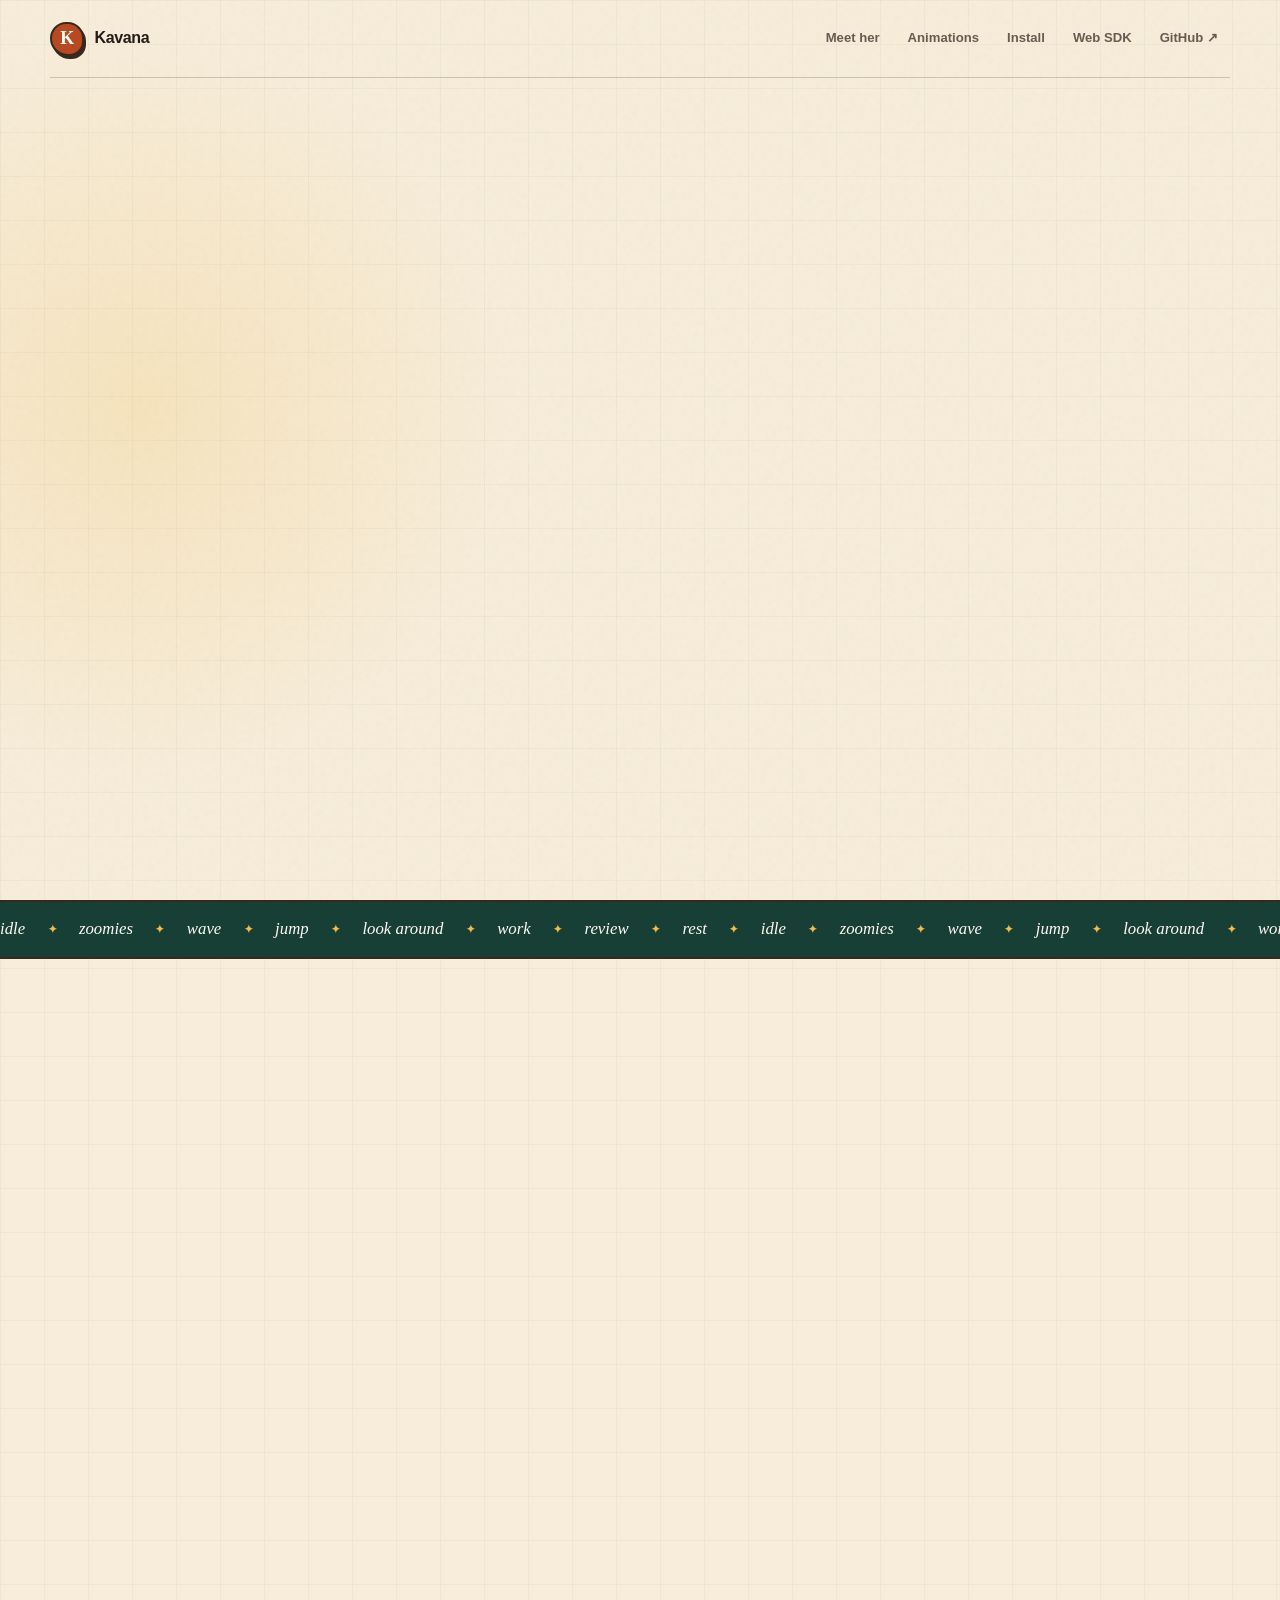
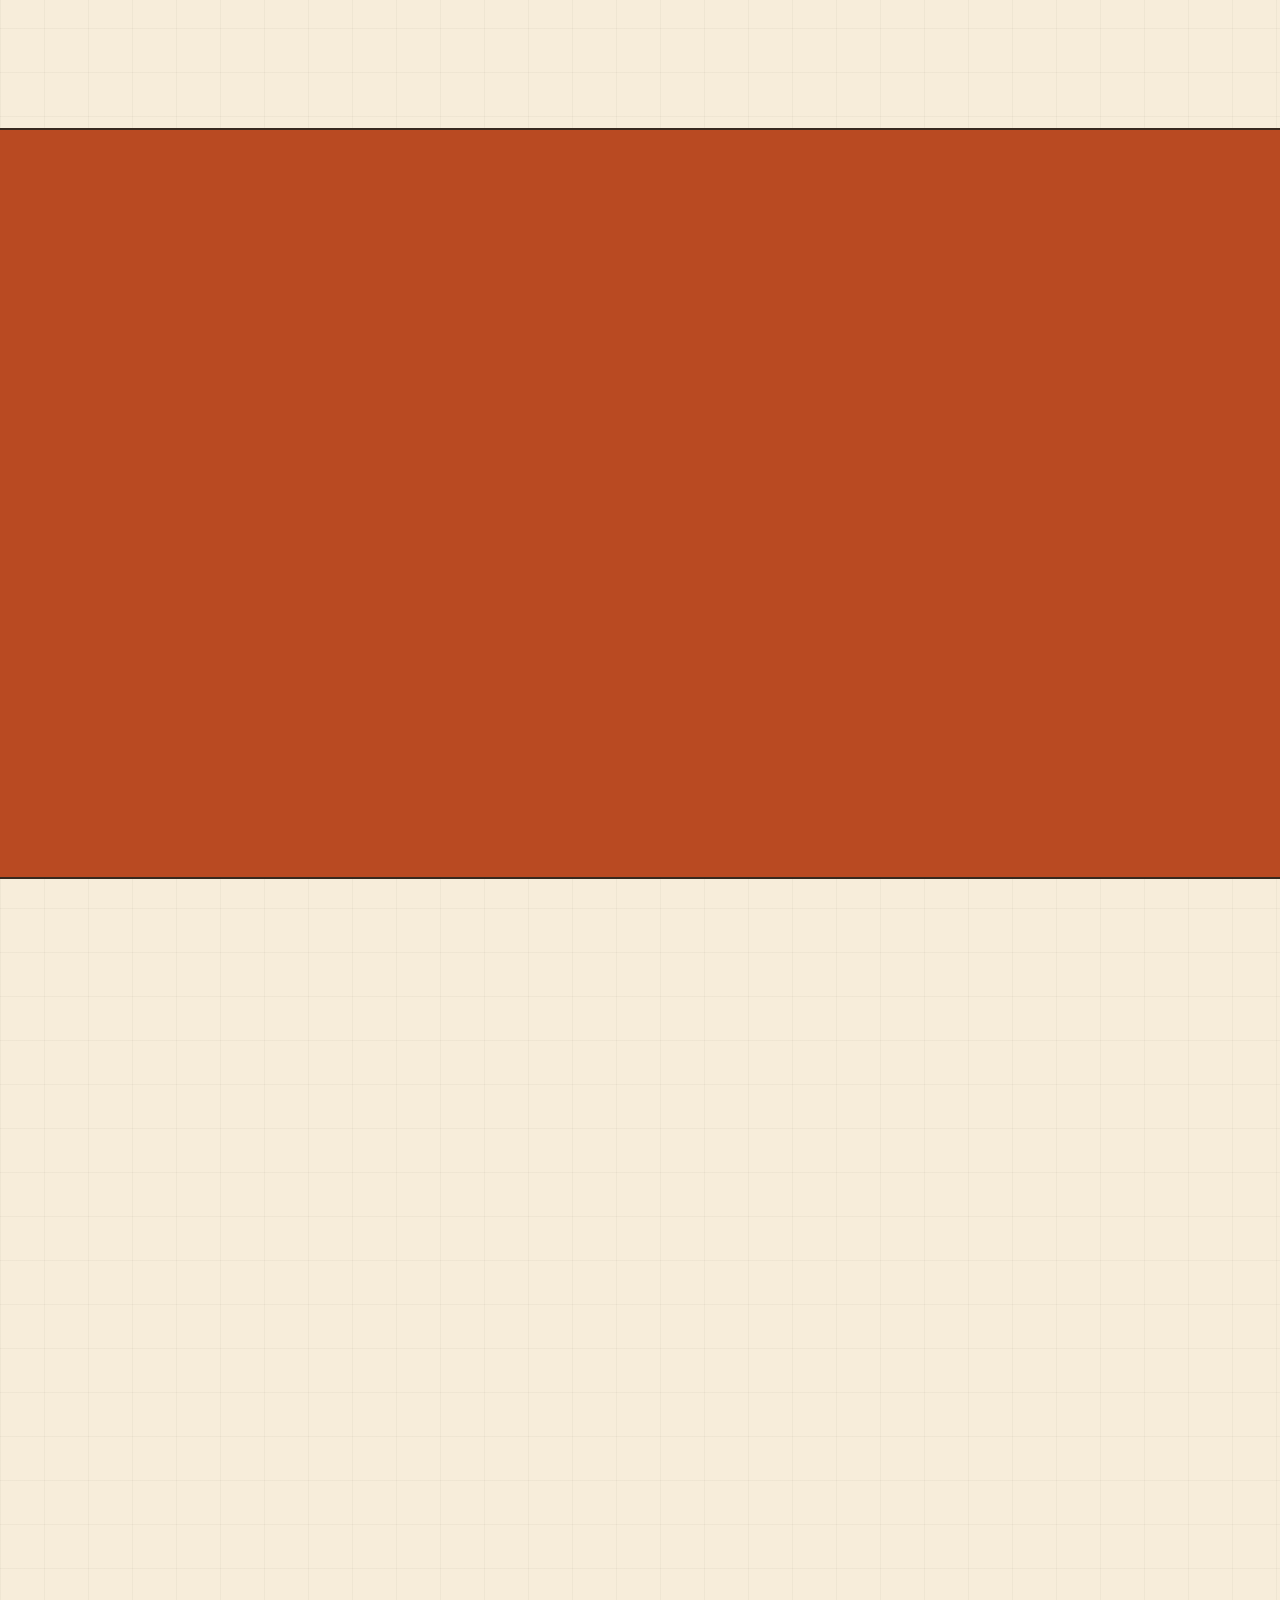
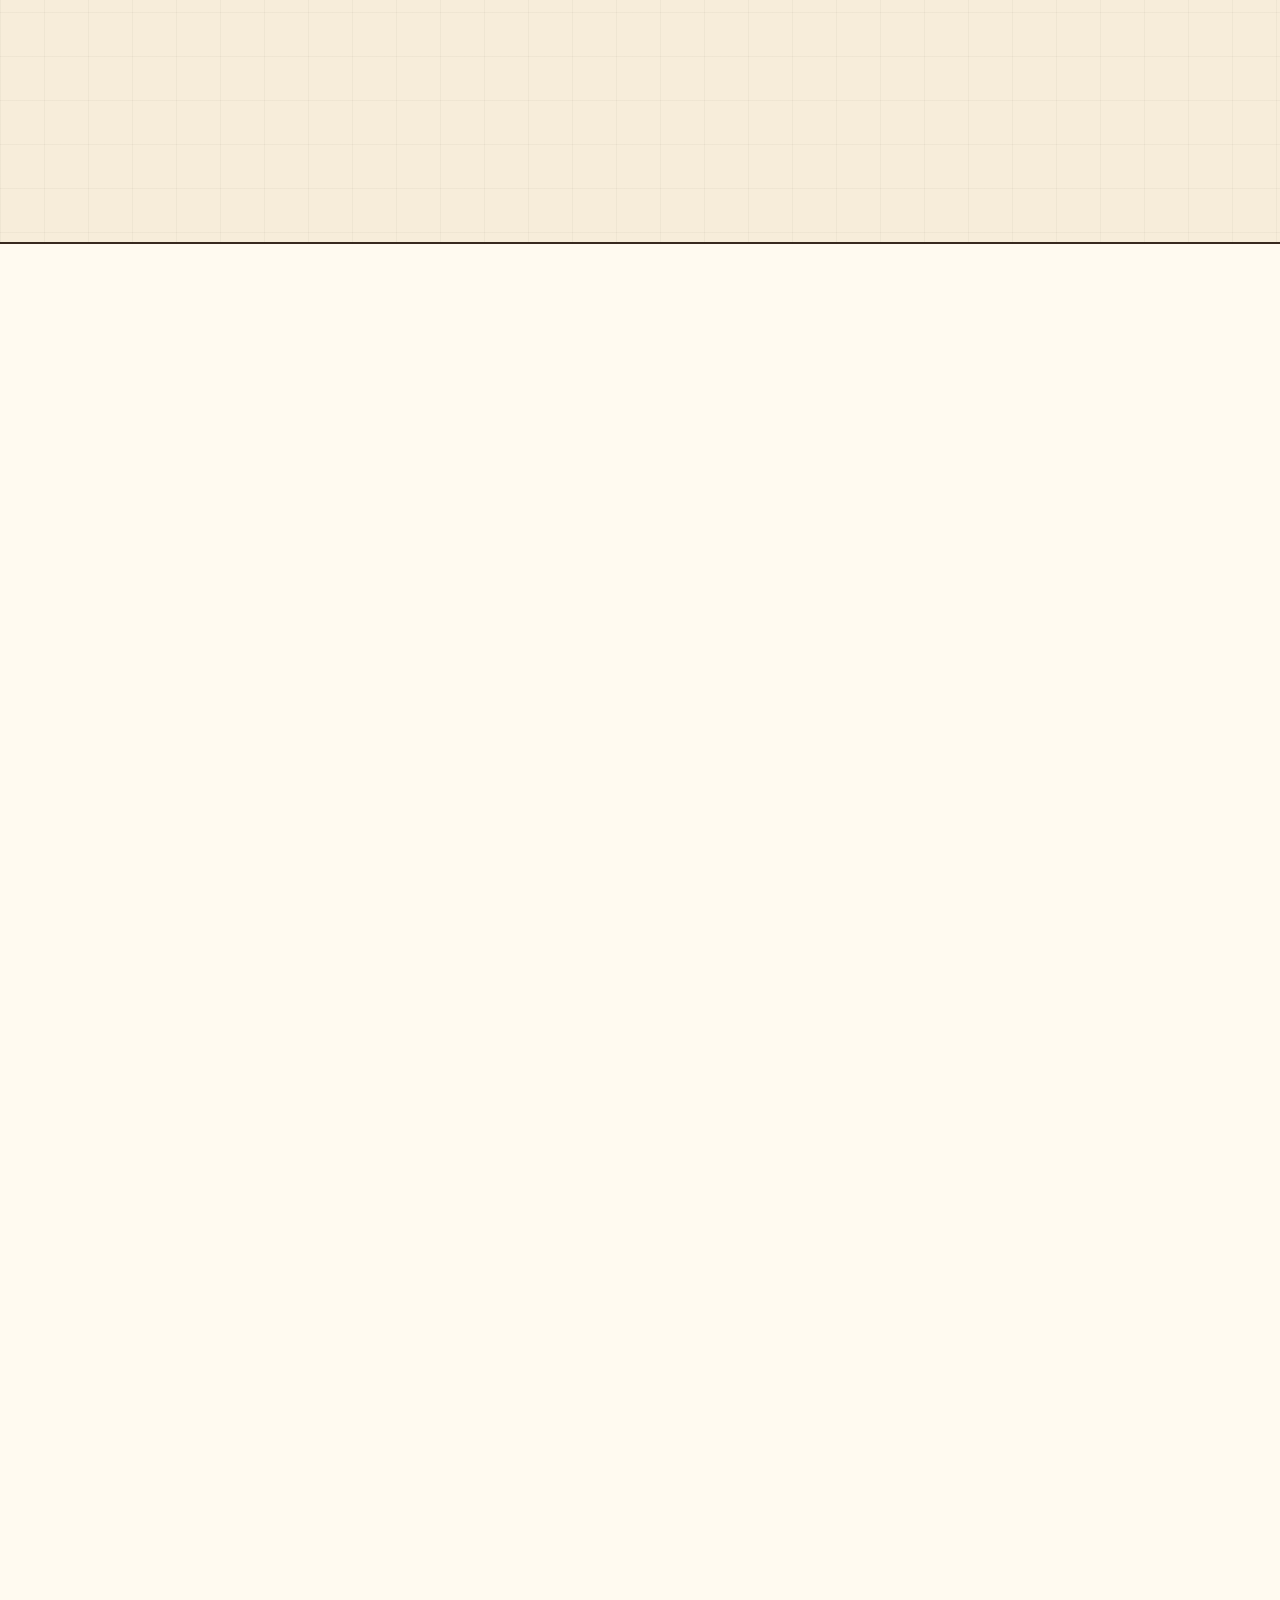
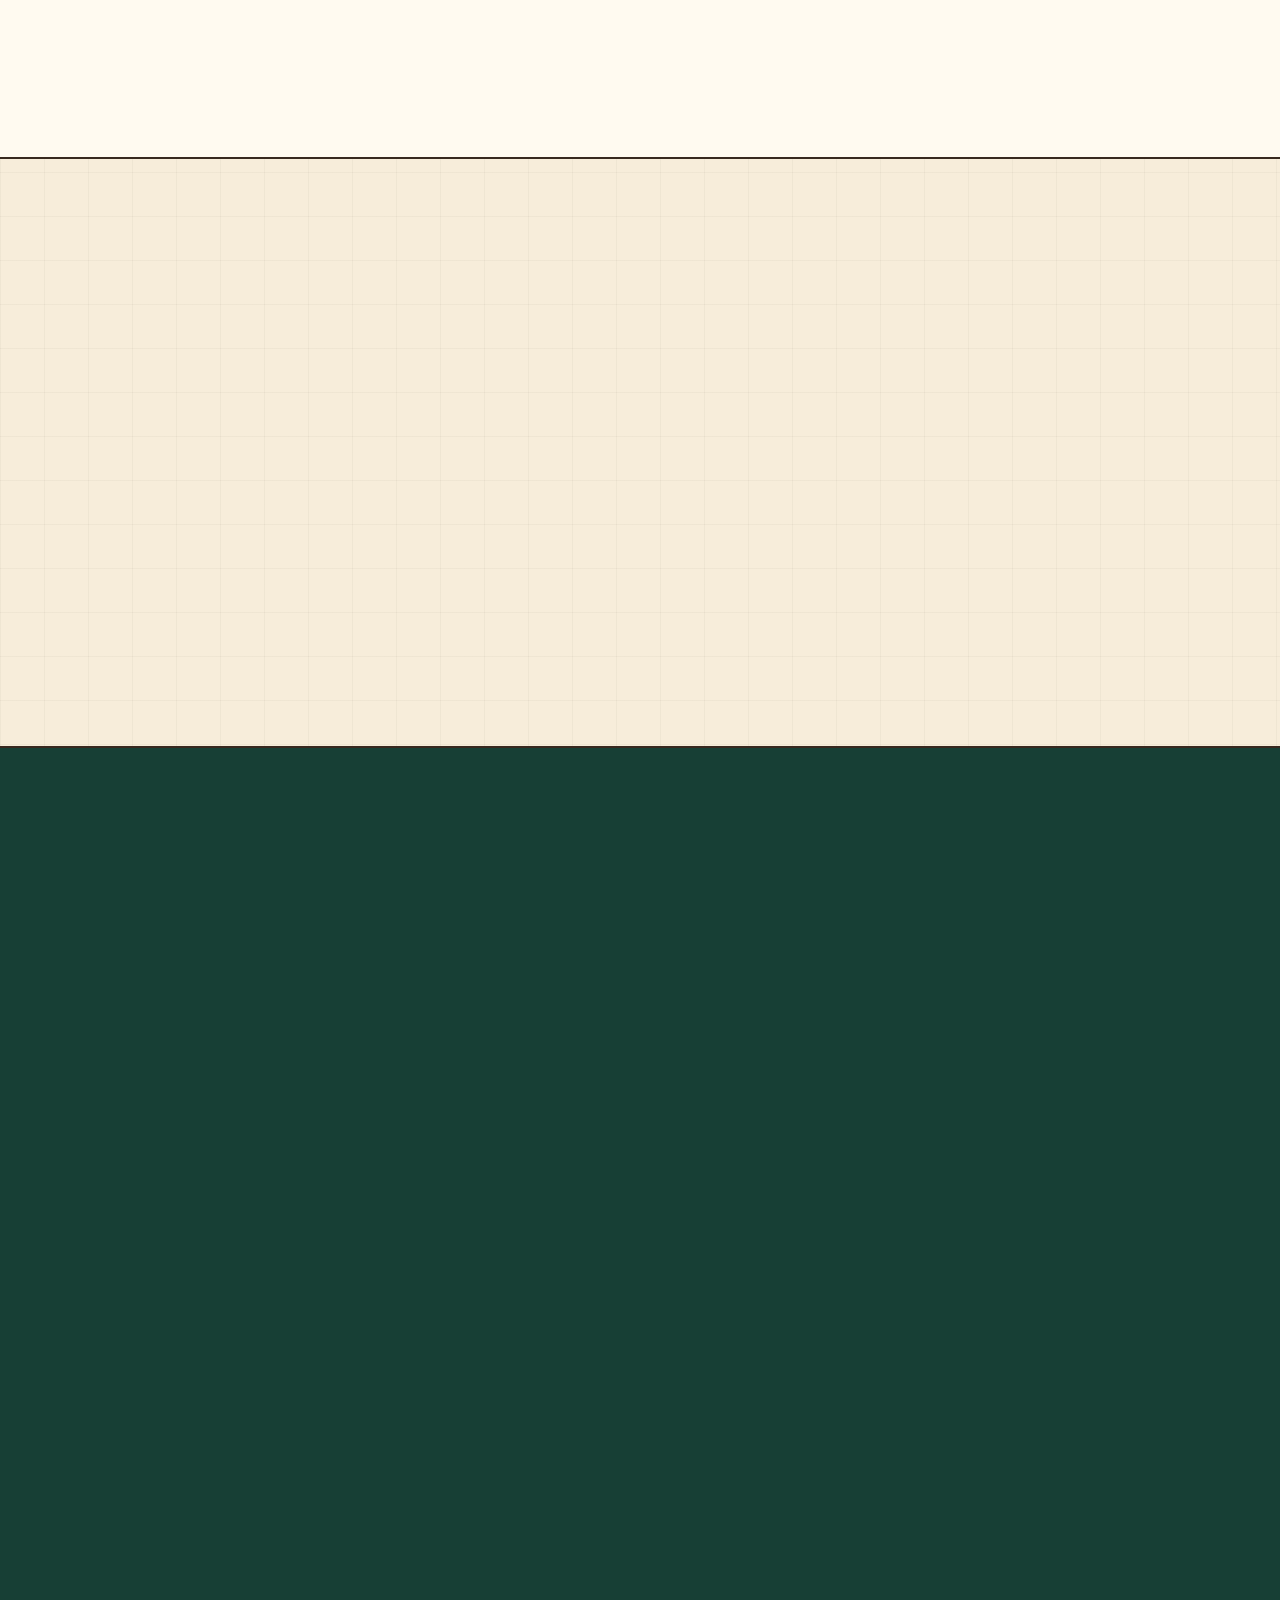
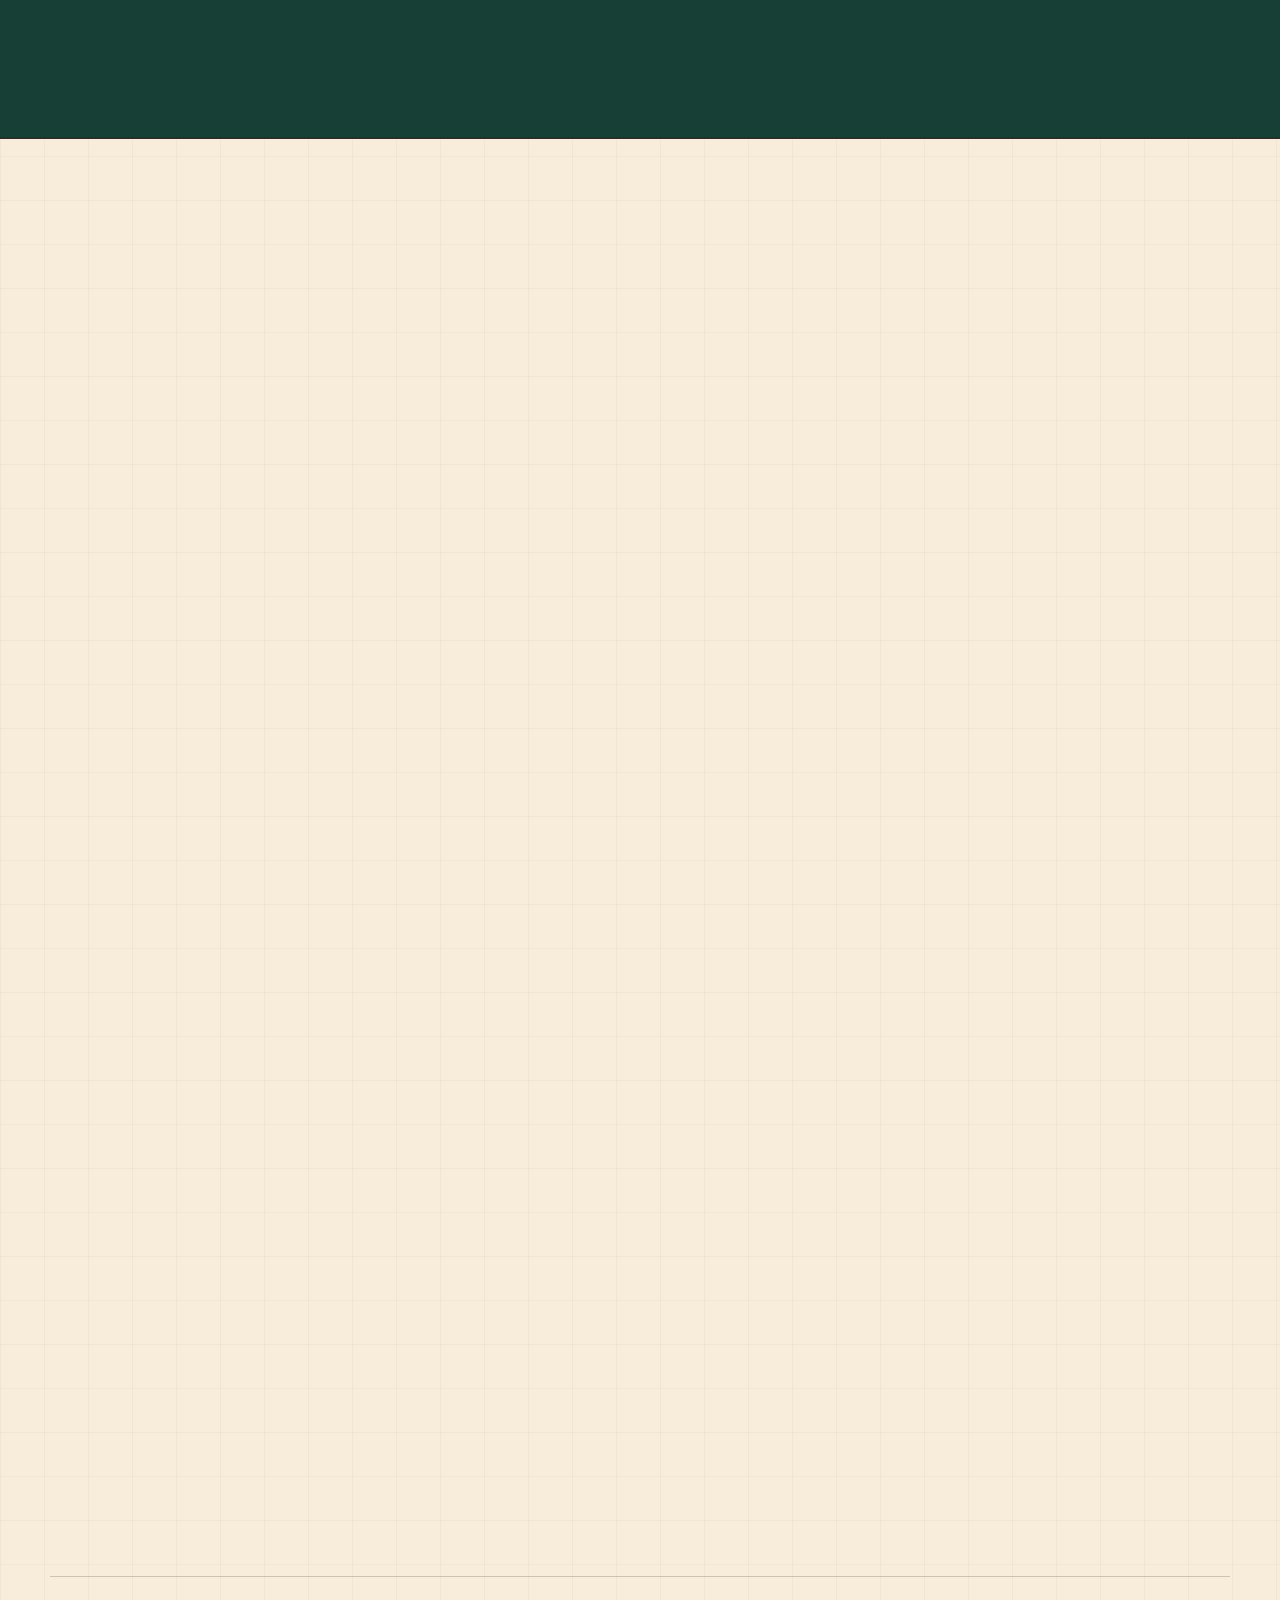
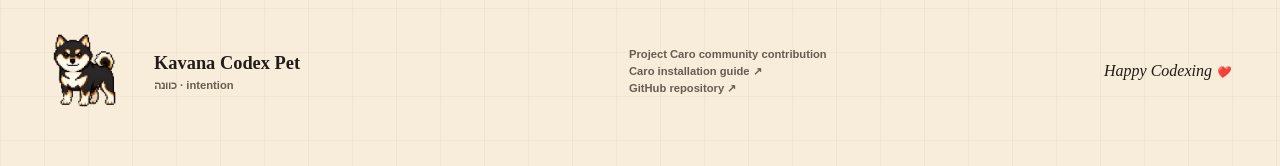
==== docs/index.html @ a77b1ead "fix: update SDK card for strict CSP" ====
<!doctype html>
<html lang="en">
<head>
  <meta charset="utf-8">
  <meta name="viewport" content="width=device-width, initial-scale=1">
  <meta name="description" content="Meet Kavana, an interactive black-and-tan Shiba Inu companion for Codex Desktop and the Project Caro community. Try her animations, zoomies, roaming loop, and install the public pet package.">
  <meta name="theme-color" content="#f7edda">
  <meta name="robots" content="index,follow,max-image-preview:large">
  <meta name="referrer" content="strict-origin-when-cross-origin">
  <meta http-equiv="Content-Security-Policy" content="default-src 'self'; base-uri 'self'; object-src 'none'; img-src 'self' data:; media-src 'self'; style-src 'self'; script-src 'self'; connect-src 'self'; form-action 'self'; upgrade-insecure-requests">
  <link rel="canonical" href="https://kavana.caro.sh/">
  <meta property="og:type" content="website">
  <meta property="og:site_name" content="Kavana Codex Pet">
  <meta property="og:title" content="Kavana · An interactive Codex pet">
  <meta property="og:description" content="Give Kavana the zoomies, let her roam, inspect all ten animation families, and bring this community-made Shiba Inu into Codex Desktop.">
  <meta property="og:url" content="https://kavana.caro.sh/">
  <meta property="og:image" content="https://kavana.caro.sh/assets/canonical-base.png">
  <meta property="og:image:alt" content="Kavana, a pixel-art black-and-tan Shiba Inu Codex pet">
  <meta name="twitter:card" content="summary_large_image">
  <meta name="twitter:title" content="Kavana · An interactive Codex pet">
  <meta name="twitter:description" content="A community-made v2 Codex pet with zoomies, roaming, sixteen look directions, and a complete public package.">
  <meta name="twitter:image" content="https://kavana.caro.sh/assets/canonical-base.png">
  <title>Kavana · Interactive Codex Pet</title>
  <link rel="icon" href="data:image/svg+xml,<svg xmlns=%22http://www.w3.org/2000/svg%22 viewBox=%220 0 64 64%22><text y=%2252%22 font-size=%2252%22>🐕</text></svg>">
  <link rel="stylesheet" href="style.css">
</head>
<body>
  <a class="skip-link" href="#main">Skip to Kavana</a>

  <header class="topbar shell" aria-label="Site navigation">
    <a class="brand" href="#top" aria-label="Kavana home">
      <span class="brand-mark" aria-hidden="true">K</span>
      <span>Kavana</span>
    </a>
    <nav class="topbar-links" aria-label="Kavana links">
      <a href="#meet">Meet her</a>
      <a href="#animations">Animations</a>
      <a href="#install">Install</a>
      <a href="#web-sdk">Web SDK</a>
      <a href="https://github.com/wildcard/kavana-codex-pet">GitHub <span aria-hidden="true">↗</span></a>
    </nav>
  </header>

  <main id="main">
    <section class="hero shell" id="top" aria-labelledby="hero-title">
      <div class="hero-copy reveal">
        <p class="eyebrow"><span class="status-dot" aria-hidden="true"></span> Community companion 01 · Codex v2</p>
        <h1 id="hero-title">Meet<br><em>Kavana.</em></h1>
        <p class="hebrew" lang="he">כוונה <span>· intention</span></p>
        <p class="hero-lede">A black-and-tan Shiba Inu with a curious mind, a curled tail, and absolutely no intention of sitting still when there are zoomies to do.</p>
        <div class="hero-actions">
          <a class="button button-primary" href="https://github.com/wildcard/kavana-codex-pet/releases/latest">
            <span>Download Kavana</span><span class="button-arrow" aria-hidden="true">↓</span>
          </a>
          <a class="button button-secondary" href="https://github.com/wildcard/kavana-codex-pet">
            <span>Open the source</span><span aria-hidden="true">↗</span>
          </a>
        </div>
        <dl class="hero-facts" aria-label="Kavana package summary">
          <div><dt>Atlas</dt><dd>1536 × 2288</dd></div>
          <div><dt>States</dt><dd>9 + 16 looks</dd></div>
          <div><dt>Package</dt><dd>2 runtime files</dd></div>
        </dl>
      </div>

      <div class="hero-playground reveal" data-playground>
        <div class="playground-head">
          <div>
            <span class="playground-kicker">Kavana’s trail</span>
            <strong id="action-label">A little hello</strong>
          </div>
          <button class="tour-toggle" type="button" data-action="tour" aria-pressed="true">
            <span class="tour-icon" aria-hidden="true">▶</span><span data-tour-label>Pause tour</span>
          </button>
        </div>
        <div class="pet-stage" data-pet-stage>
          <svg class="trail-map" viewBox="0 0 760 430" preserveAspectRatio="none" aria-hidden="true">
            <path d="M72 336 C190 332 205 120 366 164 S547 355 690 236" />
            <circle cx="72" cy="336" r="5"/><circle cx="366" cy="164" r="5"/><circle cx="690" cy="236" r="5"/>
          </svg>
          <span class="trail-label trail-label-a">base camp</span>
          <span class="trail-label trail-label-b">lookout</span>
          <span class="trail-label trail-label-c">sniff zone</span>
          <div class="speech-bubble" data-speech aria-live="polite">Hi! I’m Kavana.</div>
          <button class="hero-pet" type="button" data-hero-pet aria-label="Kavana. Click to say hello.">
            <span class="sprite sprite-large" data-sprite aria-hidden="true"></span>
            <span class="pet-shadow" aria-hidden="true"></span>
          </button>
          <div class="stage-note" aria-hidden="true">click a trick ↓</div>
        </div>
        <div class="pet-actions" role="group" aria-label="Play with Kavana">
          <button type="button" data-action="zoomies"><span aria-hidden="true">↝</span> Zoomies</button>
          <button type="button" data-action="roam"><span aria-hidden="true">⌁</span> Go roam</button>
          <button type="button" data-action="wave"><span aria-hidden="true">✦</span> Say hi</button>
          <button type="button" data-action="jump"><span aria-hidden="true">↑</span> Jump</button>
          <button type="button" data-action="look"><span aria-hidden="true">◉</span> Look around</button>
          <button type="button" data-action="work"><span aria-hidden="true">⌘</span> Get to work</button>
          <button type="button" data-action="sleep"><span aria-hidden="true">☾</span> Nap</button>
        </div>
      </div>
    </section>

    <section class="ticker" aria-label="Kavana animation sequence">
      <div class="ticker-track" aria-hidden="true">
        <span>idle</span><b>✦</b><span>zoomies</span><b>✦</b><span>wave</span><b>✦</b><span>jump</span><b>✦</b><span>look around</span><b>✦</b><span>work</span><b>✦</b><span>review</span><b>✦</b><span>rest</span><b>✦</b>
        <span>idle</span><b>✦</b><span>zoomies</span><b>✦</b><span>wave</span><b>✦</b><span>jump</span><b>✦</b><span>look around</span><b>✦</b><span>work</span><b>✦</b><span>review</span><b>✦</b><span>rest</span><b>✦</b>
      </div>
    </section>

    <section class="story-section shell section" id="meet" aria-labelledby="story-title">
      <div class="section-copy reveal">
        <p class="eyebrow">From Karo to Kavana</p>
        <h2 id="story-title">A real dog,<br>reimagined with <em>intention.</em></h2>
      </div>
      <div class="story-body reveal">
        <p class="story-lede">Kavana began as Karo, a much-loved black-and-tan Shiba Inu. Codex helped translate her unmistakable eyebrow spots, cream muzzle, upright ears, compact build, and curled tail into a complete animated companion.</p>
        <p>Her Hebrew name means <em>intention</em>: a tiny reminder that careful engineering can still have warmth, personality, and the occasional sprint across the screen.</p>
        <div class="identity-stamp" aria-label="Kavana identity details">
          <span>Species<br><strong>Shiba Inu</strong></span>
          <span>Temperament<br><strong>Curious + loyal</strong></span>
          <span>Special skill<br><strong>Purposeful zoomies</strong></span>
        </div>
      </div>
    </section>

    <section class="caro-lab section" aria-labelledby="caro-title">
      <div class="shell caro-grid">
        <div class="caro-copy reveal">
          <p class="eyebrow">Field-tested in Project Caro</p>
          <h2 id="caro-title">More than a looping sprite.</h2>
          <p>Kavana’s web personality was contributed to Project Caro first. There she behaves like a tiny project guide—not a decorative GIF—and this page brings that interaction vocabulary home.</p>
          <a class="text-link" href="https://github.com/wildcard/caro/pull/1324">Explore the Caro contribution <span aria-hidden="true">↗</span></a>
        </div>
        <ol class="behavior-list reveal">
          <li><span>01</span><div><strong>Roam</strong><p>She follows a purposeful route, changes direction, and pauses to inspect the page.</p></div></li>
          <li><span>02</span><div><strong>Respond</strong><p>Zoomies, waves, jumps, looks, work, review, rest, and sleep all use her real atlas states.</p></div></li>
          <li><span>03</span><div><strong>Keep company</strong><p>The Caro companion can be dragged, tucked away, recalled, and allowed to fall asleep.</p></div></li>
          <li><span>04</span><div><strong>Guide</strong><p>She helps visitors understand the roadmap, install the pet, or hatch a companion of their own.</p></div></li>
        </ol>
      </div>
    </section>

    <section class="mobile-section shell section" aria-labelledby="mobile-title">
      <div class="mobile-copy reveal">
        <p class="eyebrow">Desktop → Mobile</p>
        <h2 id="mobile-title">One selection,<br>two places to <em>wake her.</em></h2>
        <p>There is no separate phone package. Install and select Kavana on a supported Codex Desktop host, then connect that host to the ChatGPT mobile app using the same account.</p>
        <ol class="steps">
          <li><span>1</span>Install Kavana into your desktop <code>.codex/pets</code> folder.</li>
          <li><span>2</span>Select <code>custom:kavana</code> in Codex Desktop on the host.</li>
          <li><span>3</span>Connect from ChatGPT mobile, then open the Remote tab for that host.</li>
        </ol>
        <div class="inline-links">
          <a href="https://openai.com/index/work-with-codex-from-anywhere/">Codex mobile announcement</a>
          <a href="https://developers.openai.com/codex/app/settings#codex-pets">Pet settings</a>
          <a href="https://github.com/wildcard/kavana-codex-pet#mobile-sync">Repair guide</a>
        </div>
        <p class="honesty-note"><strong>Honest boundary:</strong> Kavana’s package and helpers are verified across desktop operating systems. OpenAI’s current mobile remote setup starts from a macOS Codex host; Windows-host support is still listed as coming soon. This page does not claim a separately tested native Kavana mobile package.</p>
      </div>
      <div class="device-scene reveal" aria-label="Illustration of Kavana moving from Codex Desktop to the mobile pet bubble">
        <div class="desktop-card">
          <div class="window-bar"><i></i><i></i><i></i><span>Codex Desktop</span></div>
          <div class="desktop-screen">
            <span class="code-line wide"></span><span class="code-line"></span><span class="code-line short"></span>
            <div class="desktop-pet"><span class="sprite sprite-small" data-device-sprite aria-hidden="true"></span></div>
          </div>
          <div class="selection-pill"><span class="green-dot"></span> custom:kavana selected</div>
        </div>
        <div class="sync-arrow" aria-hidden="true"><span>same connected state</span>→</div>
        <div class="phone-card">
          <div class="phone-speaker"></div>
          <div class="phone-label">Codex mobile</div>
          <div class="pet-bubble"><span class="sprite sprite-bubble" data-bubble-sprite aria-hidden="true"></span></div>
          <button type="button" data-wake-mobile>Wake Kavana</button>
          <span class="phone-caption" data-mobile-status>Ready when you are</span>
        </div>
      </div>
    </section>

    <section class="animation-section section" id="animations" aria-labelledby="animation-title">
      <div class="shell animation-head">
        <div class="section-copy reveal">
          <p class="eyebrow">Complete animation set</p>
          <h2 id="animation-title">Nine working moods.<br><em>Sixteen curious looks.</em></h2>
        </div>
        <div class="animation-intro reveal">
          <p>Hover, focus, or tap a card to play it. Every preview comes from the same transparent WebP atlas shipped in the release.</p>
          <button class="play-all" type="button" data-play-all aria-pressed="false"><span aria-hidden="true">▶</span> Play all</button>
        </div>
      </div>
      <div class="preview-grid shell">
        <figure class="preview-card reveal" data-preview data-preview-state="idle" aria-label="Play Kavana idle animation">
          <div class="preview-viewport" aria-hidden="true"><span class="sprite preview-sprite"></span><span class="preview-play">▶</span></div>
          <figcaption><span><b>01</b> Idle</span><small>breath + tail</small></figcaption>
        </figure>
        <figure class="preview-card reveal" data-preview data-preview-state="runRight" aria-label="Play Kavana running right animation">
          <div class="preview-viewport" aria-hidden="true"><span class="sprite preview-sprite"></span><span class="preview-play">▶</span></div>
          <figcaption><span><b>02</b> Run right</span><small>zoomies →</small></figcaption>
        </figure>
        <figure class="preview-card reveal" data-preview data-preview-state="runLeft" aria-label="Play Kavana running left animation">
          <div class="preview-viewport" aria-hidden="true"><span class="sprite preview-sprite"></span><span class="preview-play">▶</span></div>
          <figcaption><span><b>03</b> Run left</span><small>← more zoomies</small></figcaption>
        </figure>
        <figure class="preview-card reveal" data-preview data-preview-state="wave" aria-label="Play Kavana waving animation">
          <div class="preview-viewport" aria-hidden="true"><span class="sprite preview-sprite"></span><span class="preview-play">▶</span></div>
          <figcaption><span><b>04</b> Wave</span><small>hello, human</small></figcaption>
        </figure>
        <figure class="preview-card reveal" data-preview data-preview-state="jump" aria-label="Play Kavana jumping animation">
          <div class="preview-viewport" aria-hidden="true"><span class="sprite preview-sprite"></span><span class="preview-play">▶</span></div>
          <figcaption><span><b>05</b> Jump</span><small>tiny victory</small></figcaption>
        </figure>
        <figure class="preview-card reveal" data-preview data-preview-state="failed" aria-label="Play Kavana failed animation">
          <div class="preview-viewport" aria-hidden="true"><span class="sprite preview-sprite"></span><span class="preview-play">▶</span></div>
          <figcaption><span><b>06</b> Failed</span><small>something broke</small></figcaption>
        </figure>
        <figure class="preview-card reveal" data-preview data-preview-state="waiting" aria-label="Play Kavana waiting animation">
          <div class="preview-viewport" aria-hidden="true"><span class="sprite preview-sprite"></span><span class="preview-play">▶</span></div>
          <figcaption><span><b>07</b> Waiting</span><small>your move</small></figcaption>
        </figure>
        <figure class="preview-card reveal" data-preview data-preview-state="work" aria-label="Play Kavana working animation">
          <div class="preview-viewport" aria-hidden="true"><span class="sprite preview-sprite"></span><span class="preview-play">▶</span></div>
          <figcaption><span><b>08</b> Working</span><small>task in motion</small></figcaption>
        </figure>
        <figure class="preview-card reveal" data-preview data-preview-state="review" aria-label="Play Kavana review animation">
          <div class="preview-viewport" aria-hidden="true"><span class="sprite preview-sprite"></span><span class="preview-play">▶</span></div>
          <figcaption><span><b>09</b> Review</span><small>checking twice</small></figcaption>
        </figure>
        <figure class="preview-card preview-card-wide reveal" data-preview data-preview-state="look" aria-label="Play Kavana looking in sixteen directions">
          <div class="preview-viewport" aria-hidden="true"><span class="sprite preview-sprite"></span><span class="preview-play">▶</span></div>
          <figcaption><span><b>10</b> Look around</span><small>16 clockwise directions · Codex v2</small></figcaption>
        </figure>
      </div>
    </section>

    <section class="install-section shell section" id="install" aria-labelledby="install-title">
      <div class="install-copy reveal">
        <p class="eyebrow">Install</p>
        <h2 id="install-title">Bring her<br><em>home to Codex.</em></h2>
        <p>Choose your platform, run the installer, then select <strong>Kavana</strong> under <strong>Settings → Appearance → Pets</strong>. Refresh custom pets and restart Codex if she is not listed yet.</p>
        <a class="text-link" href="https://github.com/wildcard/kavana-codex-pet/releases/latest">Prefer a release ZIP? Download it here <span aria-hidden="true">↗</span></a>
      </div>
      <div class="command-card reveal">
        <div class="command-tabs" role="tablist" aria-label="Installation platform">
          <button id="tab-unix" role="tab" aria-selected="true" aria-controls="panel-unix" data-install-tab="unix">macOS / Linux</button>
          <button id="tab-windows" role="tab" aria-selected="false" aria-controls="panel-windows" data-install-tab="windows" tabindex="-1">Windows</button>
          <button id="tab-manual" role="tab" aria-selected="false" aria-controls="panel-manual" data-install-tab="manual" tabindex="-1">Manual</button>
        </div>
        <div class="command-panel" id="panel-unix" role="tabpanel" aria-labelledby="tab-unix" data-install-panel="unix">
          <div class="terminal-bar"><span></span><span></span><span></span><b>terminal</b><button type="button" data-copy-command>Copy</button></div>
          <pre><code>git clone https://github.com/wildcard/kavana-codex-pet.git
cd kavana-codex-pet
./scripts/install.sh</code></pre>
        </div>
        <div class="command-panel" id="panel-windows" role="tabpanel" aria-labelledby="tab-windows" data-install-panel="windows" hidden>
          <div class="terminal-bar"><span></span><span></span><span></span><b>PowerShell</b><button type="button" data-copy-command>Copy</button></div>
          <pre><code>git clone https://github.com/wildcard/kavana-codex-pet.git
cd kavana-codex-pet
.\scripts\install.ps1 -Select</code></pre>
        </div>
        <div class="command-panel" id="panel-manual" role="tabpanel" aria-labelledby="tab-manual" data-install-panel="manual" hidden>
          <div class="terminal-bar"><span></span><span></span><span></span><b>two-file package</b><button type="button" data-copy-command>Copy</button></div>
          <pre><code>Copy dist/kavana/pet.json
Copy dist/kavana/spritesheet.webp
→ ${CODEX_HOME:-$HOME/.codex}/pets/kavana/</code></pre>
        </div>
        <p class="command-foot"><span class="green-dot"></span> Package verification runs on macOS, Linux, and Windows.</p>
      </div>
    </section>

    <section class="atlas-section section" aria-labelledby="atlas-title">
      <div class="shell atlas-grid">
        <div class="atlas-copy reveal">
          <p class="eyebrow">Open atlas</p>
          <h2 id="atlas-title">Transparent,<br>checked, and <em>inspectable.</em></h2>
          <p>Kavana’s public package contains the runtime files, curated source frames, row strips, per-state previews, canonical identity render, checksums, and sanitized provenance—without private photos or generation logs.</p>
          <dl class="spec-list">
            <div><dt>Grid</dt><dd>8 columns × 11 rows</dd></div>
            <div><dt>Cell</dt><dd>192 × 208 px</dd></div>
            <div><dt>Sprite format</dt><dd>Transparent RGBA WebP</dd></div>
            <div><dt>Sprite version</dt><dd>2 · pointer-aware</dd></div>
            <div class="checksum"><dt>SHA-256</dt><dd><code>0f0ac426d9f9446348024e5e5b8a1cd33c07ca960d3776f50cff69459fd2296a</code></dd></div>
          </dl>
          <div class="inline-links">
            <a href="https://github.com/wildcard/kavana-codex-pet/blob/main/SHA256SUMS.txt">Checksums</a>
            <a href="https://github.com/wildcard/kavana-codex-pet/blob/main/metadata/atlas.json">Metadata</a>
            <a href="https://github.com/wildcard/kavana-codex-pet/actions/workflows/verify.yml">Verification CI</a>
          </div>
        </div>
        <div class="atlas-visual reveal">
          <a class="contact-sheet-link" href="assets/contact-sheet.png" aria-label="Open Kavana's full contact sheet">
            <img src="assets/contact-sheet.png" alt="Labeled contact sheet showing Kavana's complete 8 by 11 animation atlas" loading="lazy" decoding="async">
            <span>Open full contact sheet <b aria-hidden="true">↗</b></span>
          </a>
          <figure class="base-card">
            <img src="assets/canonical-base.png" alt="Kavana's approved canonical black-and-tan Shiba Inu identity render" loading="lazy" decoding="async">
            <figcaption><span>Identity reference</span><strong>Approved canonical base</strong></figcaption>
          </figure>
        </div>
      </div>
    </section>

    <section class="sdk-section shell section" id="web-sdk" aria-labelledby="sdk-title">
      <div class="sdk-copy reveal">
        <p class="eyebrow">Codex Pet Web SDK</p>
        <h2 id="sdk-title">Kavana can visit<br><em>any website.</em></h2>
        <p>The reusable companion behind this live card accepts any valid Codex <code>pet.json</code> and transparent atlas. Install the npm package, use one custom element, or hand the hosted skill to a coding agent.</p>
        <pre><code>&lt;script src="https://unpkg.com/codex-pet-companion@0.1.1/dist/codex-pet-companion.global.js"&gt;&lt;/script&gt;
&lt;codex-pet-companion&gt;&lt;/codex-pet-companion&gt;</code></pre>
        <div class="inline-links">
          <a href="https://pets.caro.sh">Try the SDK field guide</a>
          <a href="https://github.com/wildcard/codex-pet-companion">Open the SDK source</a>
        </div>
      </div>
      <div class="sdk-demo reveal">
        <span class="sdk-label">Live SDK instance · local assets</span>
        <codex-pet-companion id="sdk-kavana" mode="inline" manifest-url="assets/pet.json" atlas-url="assets/spritesheet.webp"></codex-pet-companion>
        <button type="button" data-sdk-wave>Ask the SDK to wave</button>
      </div>
    </section>

    <section class="community-section shell section" aria-labelledby="community-title">
      <div class="community-card reveal">
        <div>
          <p class="eyebrow">Community-made, openly documented</p>
          <h2 id="community-title">Hatch carefully.<br>Share <em>joyfully.</em></h2>
        </div>
        <div class="community-copy">
          <p>Kavana was hatched with Codex pet tooling, inspired by <a href="https://github.com/mySebbe/malou-codex-pet">Malou’s excellent public project</a>, and contributed back to Project Caro. This is a community project—not an official OpenAI or Codex asset.</p>
          <div class="community-links">
            <a href="https://caro.sh/docs/kavana"><span>Caro field guide</span><small>Community integration →</small></a>
            <a href="https://github.com/wildcard/kavana-codex-pet/blob/main/CONTRIBUTING.md"><span>Contribute</span><small>Build with us →</small></a>
            <a href="https://github.com/wildcard/kavana-codex-pet/blob/main/ATTRIBUTION.md"><span>Attribution</span><small>Credits + provenance →</small></a>
            <a href="https://github.com/wildcard/kavana-codex-pet/blob/main/LICENSE.md"><span>License</span><small>MIT + CC BY-NC 4.0 →</small></a>
            <a href="https://github.com/wildcard/kavana-codex-pet/blob/main/SECURITY.md"><span>Privacy</span><small>No private references →</small></a>
          </div>
        </div>
      </div>
    </section>
  </main>

  <footer class="footer shell">
    <div class="footer-pet" aria-hidden="true"><span class="sprite sprite-footer" data-footer-sprite></span></div>
    <div><strong>Kavana Codex Pet</strong><span>כוונה · intention</span></div>
    <div><span>Project Caro community contribution</span><a href="https://caro.sh/docs/kavana">Caro installation guide ↗</a><a href="https://github.com/wildcard/kavana-codex-pet">GitHub repository ↗</a></div>
    <p>Happy Codexing <span aria-hidden="true">❤️</span></p>
  </footer>

  <p class="motion-note" data-motion-note hidden>Animation is paused because your device requests reduced motion. Every control remains available as a still preview.</p>
  <script src="assets/codex-pet-companion.global.js"></script>
  <script src="script.js"></script>
</body>
</html>
---- docs/style.css ----
:root {
  color-scheme: light;
  --paper: #f7edda;
  --paper-light: #fffaf0;
  --paper-deep: #ead5ad;
  --ink: #241c17;
  --muted: #695b51;
  --rust: #b94a22;
  --rust-dark: #843117;
  --forest: #173f35;
  --mint: #a9ddc4;
  --sun: #f2bd4b;
  --line: rgba(36, 28, 23, .2);
  --line-strong: #38291f;
  --white: #fffdf8;
  --shadow: 6px 7px 0 var(--line-strong);
  --display: "Iowan Old Style", "Palatino Linotype", Palatino, Georgia, serif;
  --sans: "Avenir Next", Avenir, "Segoe UI Variable", "Segoe UI", sans-serif;
  --mono: "SFMono-Regular", Consolas, "Liberation Mono", monospace;
  --ease: cubic-bezier(.16, 1, .3, 1);
}

* { box-sizing: border-box; }
html { scroll-behavior: smooth; }
body {
  margin: 0;
  min-width: 320px;
  color: var(--ink);
  background:
    radial-gradient(circle at 11% 5%, rgba(242, 189, 75, .2), transparent 23rem),
    linear-gradient(90deg, rgba(36, 28, 23, .035) 1px, transparent 1px),
    linear-gradient(rgba(36, 28, 23, .035) 1px, transparent 1px),
    var(--paper);
  background-size: auto, 44px 44px, 44px 44px, auto;
  font-family: var(--sans);
  font-size: 16px;
  line-height: 1.55;
}
body::before {
  content: "";
  position: fixed;
  inset: 0;
  z-index: 20;
  pointer-events: none;
  opacity: .13;
  background-image: url("data:image/svg+xml,%3Csvg viewBox='0 0 180 180' xmlns='http://www.w3.org/2000/svg'%3E%3Cfilter id='n'%3E%3CfeTurbulence type='fractalNoise' baseFrequency='.9' numOctaves='3' stitchTiles='stitch'/%3E%3C/filter%3E%3Crect width='100%25' height='100%25' filter='url(%23n)' opacity='.35'/%3E%3C/svg%3E");
  mix-blend-mode: multiply;
}

img, video { display: block; max-width: 100%; }
a { color: inherit; }
button, input { font: inherit; }
button { color: inherit; }
a:focus-visible, button:focus-visible { outline: 3px solid #0a8f70; outline-offset: 4px; }
[hidden] { display: none !important; }
.shell { width: min(1180px, calc(100% - 40px)); margin-inline: auto; }
.section { padding-block: clamp(5rem, 10vw, 9rem); }

.skip-link {
  position: fixed;
  left: 1rem;
  top: 1rem;
  z-index: 100;
  transform: translateY(-170%);
  padding: .7rem 1rem;
  border: 2px solid var(--line-strong);
  border-radius: 999px;
  background: var(--mint);
  color: var(--ink);
  font-weight: 800;
  text-decoration: none;
}
.skip-link:focus { transform: translateY(0); }

.topbar {
  min-height: 78px;
  display: flex;
  align-items: center;
  justify-content: space-between;
  gap: 1.5rem;
  border-bottom: 1px solid var(--line);
}
.brand { display: inline-flex; align-items: center; gap: .65rem; font-weight: 900; text-decoration: none; letter-spacing: -.02em; }
.brand-mark {
  width: 34px;
  height: 34px;
  display: grid;
  place-items: center;
  border: 2px solid var(--line-strong);
  border-radius: 50% 50% 45% 55%;
  background: var(--rust);
  color: var(--white);
  box-shadow: 2px 3px 0 var(--line-strong);
  font-family: var(--display);
  font-size: 18px;
}
.topbar-links { display: flex; align-items: center; gap: .25rem; }
.topbar-links a {
  padding: .55rem .75rem;
  border-radius: 999px;
  color: var(--muted);
  font-size: .82rem;
  font-weight: 750;
  text-decoration: none;
  transition: color .2s ease, background .2s ease;
}
.topbar-links a:hover { color: var(--ink); background: rgba(255, 255, 255, .55); }

.hero {
  min-height: calc(100dvh - 78px);
  display: grid;
  grid-template-columns: minmax(330px, .72fr) minmax(500px, 1.1fr);
  gap: clamp(2rem, 5vw, 5rem);
  align-items: center;
  padding-block: clamp(3rem, 7vw, 6.5rem);
}
.hero-copy { position: relative; z-index: 1; }
.eyebrow {
  margin: 0 0 1rem;
  color: var(--rust-dark);
  font-size: .72rem;
  font-weight: 900;
  letter-spacing: .14em;
  text-transform: uppercase;
}
.status-dot, .green-dot {
  width: .55rem;
  height: .55rem;
  display: inline-block;
  margin-right: .35rem;
  border-radius: 50%;
  background: #2f9c6f;
  box-shadow: 0 0 0 4px rgba(47, 156, 111, .15);
}
h1, h2, p { margin-top: 0; }
h1, h2 { font-family: var(--display); font-weight: 800; letter-spacing: -.055em; }
h1 {
  margin-bottom: 1.4rem;
  font-size: clamp(4.7rem, 9.6vw, 9.2rem);
  line-height: .75;
}
h1 em, h2 em { color: var(--rust); font-weight: 500; }
.hebrew { margin: 0 0 1rem; color: var(--forest); font-family: var(--display); font-size: 1.45rem; font-weight: 800; }
.hebrew span { color: var(--muted); font-family: var(--sans); font-size: .73rem; font-weight: 800; letter-spacing: .08em; text-transform: uppercase; }
.hero-lede { max-width: 38rem; margin-bottom: 1.8rem; color: var(--muted); font-size: clamp(1.05rem, 1.5vw, 1.25rem); line-height: 1.65; }
.hero-actions { display: flex; flex-wrap: wrap; gap: .65rem; margin-bottom: 2.2rem; }
.button {
  min-height: 3.15rem;
  display: inline-flex;
  align-items: center;
  justify-content: center;
  gap: .8rem;
  padding: 0 1.1rem;
  border: 2px solid var(--line-strong);
  border-radius: 999px;
  font-size: .84rem;
  font-weight: 900;
  text-decoration: none;
  transition: transform .22s var(--ease), box-shadow .22s var(--ease), background .22s ease;
}
.button:hover { transform: translate(-2px, -2px); box-shadow: 4px 5px 0 var(--line-strong); }
.button:active { transform: translate(0); box-shadow: none; }
.button-primary { background: var(--forest); color: var(--white); }
.button-primary:hover { background: #22594a; }
.button-secondary { background: rgba(255, 253, 248, .65); }
.button-arrow { display: grid; place-items: center; width: 1.55rem; height: 1.55rem; border-radius: 50%; background: var(--mint); color: var(--ink); }
.hero-facts { display: grid; grid-template-columns: repeat(3, 1fr); margin: 0; border-top: 1px solid var(--line); }
.hero-facts div { padding: .9rem .8rem .2rem 0; }
.hero-facts dt { color: var(--muted); font-size: .66rem; font-weight: 800; letter-spacing: .08em; text-transform: uppercase; }
.hero-facts dd { margin: .2rem 0 0; font-family: var(--display); font-size: 1.02rem; font-weight: 800; }

.hero-playground {
  min-width: 0;
  border: 2px solid var(--line-strong);
  border-radius: 30px 30px 18px 18px;
  background: rgba(255, 250, 240, .72);
  box-shadow: 12px 14px 0 var(--paper-deep), 12px 14px 0 2px var(--line-strong), 0 35px 80px rgba(64, 43, 26, .12);
  overflow: hidden;
}
.playground-head {
  min-height: 66px;
  display: flex;
  align-items: center;
  justify-content: space-between;
  gap: 1rem;
  padding: .8rem 1rem .8rem 1.25rem;
  border-bottom: 2px solid var(--line-strong);
  background: var(--paper-light);
}
.playground-head > div { display: grid; }
.playground-kicker { color: var(--muted); font-size: .62rem; font-weight: 850; letter-spacing: .12em; text-transform: uppercase; }
.playground-head strong { font-family: var(--display); font-size: 1.2rem; line-height: 1.1; }
.tour-toggle {
  min-height: 2.35rem;
  display: inline-flex;
  align-items: center;
  gap: .45rem;
  padding: 0 .8rem;
  border: 1px solid var(--line);
  border-radius: 999px;
  background: var(--white);
  cursor: pointer;
  font-size: .7rem;
  font-weight: 850;
}
.tour-icon { color: var(--rust); font-size: .65rem; }
.pet-stage {
  position: relative;
  min-height: 430px;
  overflow: hidden;
  background:
    radial-gradient(circle at 24% 28%, rgba(255, 255, 255, .9), transparent 19rem),
    linear-gradient(180deg, #b9ddc4 0 72%, #dfc17e 72% 73%, #ead6a9 73%);
  isolation: isolate;
}
.pet-stage::before {
  content: "";
  position: absolute;
  inset: 0;
  z-index: -1;
  opacity: .24;
  background-image: radial-gradient(var(--forest) .75px, transparent .75px);
  background-size: 12px 12px;
}
.pet-stage::after {
  content: "";
  position: absolute;
  inset: auto -5% 20% -5%;
  height: 42px;
  z-index: -1;
  border-radius: 50%;
  background: rgba(255, 250, 235, .34);
  filter: blur(7px);
}
.trail-map { position: absolute; inset: 0; width: 100%; height: 100%; opacity: .28; }
.trail-map path { fill: none; stroke: var(--forest); stroke-width: 2; stroke-dasharray: 7 10; }
.trail-map circle { fill: var(--rust); }
.trail-label { position: absolute; color: rgba(23, 63, 53, .62); font-size: .57rem; font-weight: 850; letter-spacing: .12em; text-transform: uppercase; }
.trail-label-a { left: 5%; bottom: 11%; }
.trail-label-b { left: 45%; top: 27%; }
.trail-label-c { right: 7%; top: 51%; }
.hero-pet {
  --pet-x: 8%;
  --pet-y: 47%;
  position: absolute;
  left: 0;
  top: 0;
  z-index: 4;
  width: 192px;
  height: 208px;
  padding: 0;
  border: 0;
  background: transparent;
  cursor: pointer;
  transform: translate3d(var(--pet-x), var(--pet-y), 0);
  transition: transform var(--travel, 900ms) cubic-bezier(.4, 0, .2, 1);
  filter: drop-shadow(0 15px 10px rgba(48, 31, 20, .2));
}
.hero-pet:hover .sprite { filter: brightness(1.04); }
.sprite { display: block; background-image: url("assets/spritesheet.webp"); background-repeat: no-repeat; }
.sprite-large { width: 192px; height: 208px; }
.pet-shadow { position: absolute; left: 31px; bottom: 7px; z-index: -1; width: 130px; height: 22px; border-radius: 50%; background: rgba(44, 31, 22, .17); filter: blur(6px); }
.speech-bubble {
  position: absolute;
  left: 1rem;
  top: 1rem;
  z-index: 5;
  max-width: 16rem;
  padding: .7rem .9rem;
  border: 2px solid var(--line-strong);
  border-radius: 14px 14px 14px 4px;
  background: var(--paper-light);
  box-shadow: 3px 4px 0 var(--line-strong);
  font-family: var(--display);
  font-size: .96rem;
  font-weight: 800;
  transition: opacity .2s ease, transform .25s var(--ease);
}
.speech-bubble.is-changing { opacity: 0; transform: translateY(4px); }
.stage-note { position: absolute; right: 1.1rem; bottom: 1rem; color: rgba(36, 28, 23, .55); font-size: .62rem; font-weight: 850; letter-spacing: .12em; text-transform: uppercase; }
.pet-actions {
  display: grid;
  grid-template-columns: repeat(7, minmax(0, 1fr));
  border-top: 2px solid var(--line-strong);
  background: var(--paper-light);
}
.pet-actions button {
  min-height: 60px;
  display: grid;
  place-items: center;
  align-content: center;
  gap: .15rem;
  padding: .55rem .2rem;
  border: 0;
  border-right: 1px solid var(--line);
  background: transparent;
  cursor: pointer;
  color: var(--muted);
  font-size: .62rem;
  font-weight: 850;
  line-height: 1.1;
}
.pet-actions button:last-child { border-right: 0; }
.pet-actions button span { color: var(--rust); font-size: 1rem; }
.pet-actions button:hover, .pet-actions button.is-active { background: var(--mint); color: var(--ink); }

.ticker { overflow: hidden; border-block: 2px solid var(--line-strong); background: var(--forest); color: var(--paper-light); }
.ticker-track { width: max-content; display: flex; align-items: center; gap: 1.4rem; padding: .9rem 0; animation: ticker 32s linear infinite; }
.ticker-track span { font-family: var(--display); font-size: 1.05rem; font-style: italic; }
.ticker-track b { color: var(--sun); font-size: .7rem; }
@keyframes ticker { to { transform: translateX(-50%); } }

.story-section { display: grid; grid-template-columns: 1.02fr .8fr; gap: clamp(3rem, 9vw, 9rem); align-items: start; }
.section-copy h2, .caro-copy h2, .mobile-copy h2, .install-copy h2, .atlas-copy h2, .community-card h2 {
  margin-bottom: 1.3rem;
  font-size: clamp(3rem, 6vw, 6.3rem);
  line-height: .9;
}
.story-body { padding-top: 3rem; }
.story-body > p { color: var(--muted); font-size: 1rem; line-height: 1.8; }
.story-body .story-lede { color: var(--ink); font-family: var(--display); font-size: clamp(1.3rem, 2vw, 1.7rem); line-height: 1.45; }
.identity-stamp { display: grid; grid-template-columns: repeat(3, 1fr); margin-top: 2rem; border: 2px solid var(--line-strong); border-radius: 16px; background: rgba(255, 253, 248, .45); box-shadow: 5px 6px 0 var(--paper-deep); }
.identity-stamp span { padding: .85rem; border-right: 1px solid var(--line); color: var(--muted); font-size: .62rem; font-weight: 800; letter-spacing: .07em; text-transform: uppercase; }
.identity-stamp span:last-child { border-right: 0; }
.identity-stamp strong { display: block; margin-top: .25rem; color: var(--ink); font-family: var(--display); font-size: .96rem; letter-spacing: 0; text-transform: none; }

.caro-lab { border-block: 2px solid var(--line-strong); background: var(--rust); color: var(--white); }
.caro-grid { display: grid; grid-template-columns: .8fr 1fr; gap: clamp(3rem, 8vw, 8rem); align-items: start; }
.caro-copy .eyebrow { color: #ffd5ba; }
.caro-copy h2 em { color: #ffe0a3; }
.caro-copy > p:not(.eyebrow) { max-width: 34rem; color: rgba(255, 255, 255, .82); line-height: 1.75; }
.text-link { display: inline-flex; gap: .45rem; align-items: center; margin-top: 1rem; border-bottom: 1px solid currentColor; font-size: .82rem; font-weight: 850; text-decoration: none; }
.behavior-list { margin: 0; padding: 0; border-top: 1px solid rgba(255,255,255,.35); list-style: none; }
.behavior-list li { display: grid; grid-template-columns: 3rem 1fr; gap: 1rem; padding: 1.25rem 0; border-bottom: 1px solid rgba(255,255,255,.35); }
.behavior-list > li > span { color: #ffd5ba; font-family: var(--mono); font-size: .7rem; }
.behavior-list strong { font-family: var(--display); font-size: 1.55rem; }
.behavior-list p { margin: .25rem 0 0; color: rgba(255,255,255,.78); font-size: .9rem; }

.mobile-section { display: grid; grid-template-columns: .8fr 1fr; gap: clamp(3rem, 7vw, 7rem); align-items: center; }
.mobile-copy > p:not(.eyebrow):not(.honesty-note) { max-width: 39rem; color: var(--muted); font-size: 1.05rem; line-height: 1.75; }
.steps { display: grid; gap: .65rem; margin: 1.6rem 0; padding: 0; list-style: none; }
.steps li { display: grid; grid-template-columns: 2rem 1fr; align-items: start; gap: .65rem; color: var(--muted); font-size: .86rem; }
.steps li span { width: 1.65rem; height: 1.65rem; display: grid; place-items: center; border: 1.5px solid var(--line-strong); border-radius: 50%; background: var(--sun); color: var(--ink); font-size: .7rem; font-weight: 900; }
.steps code { font-family: var(--mono); font-size: .8em; }
.inline-links { display: flex; flex-wrap: wrap; gap: .45rem; }
.inline-links a { padding: .55rem .75rem; border: 1px solid var(--line); border-radius: 999px; background: rgba(255,255,255,.5); font-size: .72rem; font-weight: 800; text-decoration: none; }
.inline-links a:hover { border-color: var(--line-strong); background: var(--white); }
.honesty-note { margin-top: 1.4rem; padding-left: 1rem; border-left: 3px solid var(--rust); color: var(--muted); font-size: .72rem; line-height: 1.55; }
.device-scene { position: relative; min-height: 570px; }
.desktop-card {
  position: absolute;
  left: 0;
  top: 1.5rem;
  width: 72%;
  border: 2px solid var(--line-strong);
  border-radius: 18px;
  background: #252321;
  color: var(--white);
  box-shadow: 10px 12px 0 var(--paper-deep), 10px 12px 0 2px var(--line-strong);
  overflow: hidden;
}
.window-bar { height: 42px; display: flex; align-items: center; gap: .35rem; padding: 0 .85rem; border-bottom: 1px solid rgba(255,255,255,.15); background: #34312f; }
.window-bar i { width: 9px; height: 9px; border-radius: 50%; background: #e56852; }
.window-bar i:nth-child(2) { background: #eebf4e; }
.window-bar i:nth-child(3) { background: #5dbd78; }
.window-bar span { margin-left: auto; color: rgba(255,255,255,.55); font-size: .65rem; }
.desktop-screen { position: relative; height: 325px; padding: 2rem; overflow: hidden; background: radial-gradient(circle at 70% 90%, rgba(169,221,196,.18), transparent 13rem), #242220; }
.code-line { width: 52%; height: 9px; display: block; margin-bottom: .75rem; border-radius: 999px; background: rgba(255,255,255,.12); }
.code-line.wide { width: 70%; background: rgba(169,221,196,.35); }
.code-line.short { width: 34%; }
.desktop-pet { position: absolute; right: 9%; bottom: 1.3rem; width: 96px; height: 104px; }
.sprite-small, .sprite-bubble, .sprite-footer { width: 96px; height: 104px; background-size: 768px 1144px; }
.selection-pill { display: flex; align-items: center; padding: .8rem 1rem; color: rgba(255,255,255,.78); font-family: var(--mono); font-size: .65rem; }
.sync-arrow { position: absolute; left: 48%; top: 71%; z-index: 4; display: flex; align-items: center; gap: .5rem; transform: rotate(-7deg); color: var(--rust); font-family: var(--display); font-size: 2rem; font-weight: 900; }
.sync-arrow span { font-family: var(--sans); font-size: .58rem; letter-spacing: .1em; text-transform: uppercase; }
.phone-card {
  position: absolute;
  right: 0;
  bottom: 0;
  z-index: 3;
  width: 205px;
  min-height: 385px;
  display: flex;
  flex-direction: column;
  align-items: center;
  padding: 1.5rem 1rem 1rem;
  border: 3px solid var(--line-strong);
  border-radius: 34px;
  background: #101112;
  color: var(--white);
  box-shadow: 8px 10px 0 var(--mint), 8px 10px 0 2px var(--line-strong);
}
.phone-speaker { width: 52px; height: 6px; border-radius: 999px; background: #35383b; }
.phone-label { margin: 1.1rem 0 1rem; color: rgba(255,255,255,.65); font-size: .65rem; font-weight: 800; }
.pet-bubble { width: 132px; height: 132px; display: grid; place-items: center; border-radius: 50%; background: #f7f7f5; box-shadow: inset 0 0 0 1px #c9c9c4, 0 12px 30px rgba(0,0,0,.35); overflow: hidden; }
.sprite-bubble { transform: scale(.82); }
.phone-card button { margin-top: 1.1rem; padding: .65rem .9rem; border: 1px solid rgba(255,255,255,.25); border-radius: 999px; background: #24272a; color: var(--white); cursor: pointer; font-size: .7rem; font-weight: 800; }
.phone-card button:hover { background: var(--forest); }
.phone-caption { margin-top: .75rem; color: rgba(255,255,255,.52); font-size: .58rem; text-align: center; }

.animation-section { border-block: 2px solid var(--line-strong); background: var(--paper-light); }
.animation-head { display: grid; grid-template-columns: 1fr .48fr; gap: 4rem; align-items: end; margin-bottom: 3rem; }
.animation-intro { padding-bottom: .6rem; }
.animation-intro p { color: var(--muted); font-size: .92rem; line-height: 1.7; }
.play-all { display: inline-flex; align-items: center; gap: .45rem; padding: .6rem .85rem; border: 1.5px solid var(--line-strong); border-radius: 999px; background: var(--mint); cursor: pointer; font-size: .72rem; font-weight: 850; box-shadow: 2px 3px 0 var(--line-strong); }
.preview-grid { display: grid; grid-template-columns: repeat(4, 1fr); gap: .8rem; }
.preview-card { margin: 0; border: 1.5px solid var(--line-strong); border-radius: 14px; background: var(--white); overflow: hidden; transition: transform .25s var(--ease), box-shadow .25s var(--ease); }
.preview-card:hover, .preview-card:focus-within, .preview-card.is-playing { transform: translateY(-5px) rotate(-.35deg); box-shadow: 5px 7px 0 var(--paper-deep); }
.preview-viewport { position: relative; width: 100%; aspect-ratio: 1.02; display: grid; place-items: center; overflow: hidden; background-color: #f3f1ea; background-image: linear-gradient(45deg, #e7e4da 25%, transparent 25%), linear-gradient(-45deg, #e7e4da 25%, transparent 25%), linear-gradient(45deg, transparent 75%, #e7e4da 75%), linear-gradient(-45deg, transparent 75%, #e7e4da 75%); background-position: 0 0, 0 8px, 8px -8px, -8px 0; background-size: 16px 16px; cursor: pointer; }
.preview-sprite { width: 192px; height: 208px; transform: scale(.92); }
.preview-play { position: absolute; right: .65rem; bottom: .65rem; width: 1.8rem; height: 1.8rem; display: grid; place-items: center; border: 1.5px solid var(--line-strong); border-radius: 50%; background: var(--mint); box-shadow: 2px 2px 0 var(--line-strong); font-size: .62rem; transition: opacity .2s var(--ease), transform .2s var(--ease); }
.preview-card.is-playing .preview-play { opacity: 0; transform: scale(.7); }
.preview-card figcaption { display: flex; align-items: center; justify-content: space-between; gap: .7rem; padding: .75rem .8rem; border-top: 1px solid var(--line); }
.preview-card figcaption span { font-family: var(--display); font-size: 1rem; font-weight: 800; }
.preview-card figcaption b { margin-right: .35rem; color: var(--rust); font-family: var(--mono); font-size: .55rem; }
.preview-card figcaption small { color: var(--muted); font-size: .58rem; font-weight: 750; }
.preview-card-wide { grid-column: span 2; }
.preview-card-wide .preview-viewport { aspect-ratio: 2.08; }

.install-section { display: grid; grid-template-columns: .72fr 1fr; gap: clamp(3rem, 8vw, 8rem); align-items: center; }
.install-copy > p:not(.eyebrow) { max-width: 33rem; color: var(--muted); line-height: 1.75; }
.command-card { border: 2px solid var(--line-strong); border-radius: 20px; background: #24211f; box-shadow: 9px 11px 0 var(--sun), 9px 11px 0 2px var(--line-strong); overflow: hidden; }
.command-tabs { display: flex; padding: .6rem .6rem 0; background: #312d2a; }
.command-tabs button { padding: .65rem .8rem; border: 0; border-radius: 9px 9px 0 0; background: transparent; color: rgba(255,255,255,.55); cursor: pointer; font-size: .65rem; font-weight: 800; }
.command-tabs button[aria-selected="true"] { background: #24211f; color: var(--white); }
.terminal-bar { height: 46px; display: flex; align-items: center; gap: .35rem; padding: 0 1rem; border-bottom: 1px solid rgba(255,255,255,.1); color: var(--white); }
.terminal-bar > span { width: 9px; height: 9px; border-radius: 50%; background: #e56852; }
.terminal-bar > span:nth-child(2) { background: #eebf4e; }
.terminal-bar > span:nth-child(3) { background: #5dbd78; }
.terminal-bar b { margin-left: .4rem; color: rgba(255,255,255,.45); font-family: var(--mono); font-size: .58rem; font-weight: 500; }
.terminal-bar button { margin-left: auto; padding: .35rem .65rem; border: 1px solid rgba(255,255,255,.2); border-radius: 999px; background: rgba(255,255,255,.07); color: rgba(255,255,255,.8); cursor: pointer; font-size: .6rem; font-weight: 800; }
.command-panel pre { min-height: 190px; margin: 0; padding: 1.5rem; overflow: auto; color: #f3dcae; font: .76rem/1.85 var(--mono); white-space: pre-wrap; }
.command-foot { margin: 0; padding: .75rem 1rem; border-top: 1px solid rgba(255,255,255,.1); color: rgba(255,255,255,.58); font-size: .63rem; }

.atlas-section { border-block: 2px solid var(--line-strong); background: var(--forest); color: var(--white); }
.atlas-grid { display: grid; grid-template-columns: .7fr 1fr; gap: clamp(3rem, 7vw, 7rem); align-items: center; }
.atlas-copy .eyebrow { color: #a9ddc4; }
.atlas-copy h2 em { color: #f4ca6a; }
.atlas-copy > p:not(.eyebrow) { color: rgba(255,255,255,.72); line-height: 1.75; }
.spec-list { margin: 1.8rem 0; border-top: 1px solid rgba(255,255,255,.24); }
.spec-list div { display: flex; justify-content: space-between; gap: 1rem; padding: .75rem 0; border-bottom: 1px solid rgba(255,255,255,.24); }
.spec-list dt { color: rgba(255,255,255,.55); font-size: .66rem; font-weight: 800; letter-spacing: .08em; text-transform: uppercase; }
.spec-list dd { margin: 0; font-family: var(--display); font-weight: 800; }
.spec-list .checksum { display: block; }
.checksum dd { margin-top: .5rem; overflow-wrap: anywhere; color: #f4ca6a; font: .6rem/1.55 var(--mono); }
.atlas-copy .inline-links a { border-color: rgba(255,255,255,.28); background: rgba(255,255,255,.08); }
.atlas-copy .inline-links a:hover { background: rgba(255,255,255,.17); }
.atlas-visual { position: relative; min-height: 680px; }
.contact-sheet-link { position: absolute; right: 0; top: 0; width: 70%; display: block; border: 2px solid var(--white); border-radius: 16px; background: var(--white); color: var(--ink); box-shadow: 12px 14px 0 rgba(0,0,0,.22); overflow: hidden; text-decoration: none; transform: rotate(1.3deg); transition: transform .3s var(--ease); }
.contact-sheet-link:hover { transform: rotate(0) translateY(-6px); }
.contact-sheet-link img { width: 100%; height: 590px; object-fit: cover; object-position: top; }
.contact-sheet-link span { display: flex; justify-content: space-between; padding: .8rem 1rem; font-size: .68rem; font-weight: 850; }
.base-card { position: absolute; left: 0; bottom: 0; z-index: 2; width: 43%; margin: 0; border: 2px solid var(--line-strong); border-radius: 14px; background: var(--paper); color: var(--ink); box-shadow: 7px 9px 0 var(--rust); overflow: hidden; transform: rotate(-2.5deg); }
.base-card img { width: 100%; aspect-ratio: 1; object-fit: cover; object-position: center 32%; }
.base-card figcaption { display: grid; padding: .7rem .8rem; border-top: 1px solid var(--line); }
.base-card figcaption span { color: var(--rust); font-size: .56rem; font-weight: 850; letter-spacing: .1em; text-transform: uppercase; }
.base-card figcaption strong { font-family: var(--display); font-size: .88rem; }

.sdk-section { display: grid; grid-template-columns: 1fr .72fr; gap: clamp(3rem, 8vw, 8rem); align-items: center; }
.sdk-copy > p:not(.eyebrow) { max-width: 38rem; color: var(--muted); line-height: 1.75; }
.sdk-copy pre { margin: 1.5rem 0; padding: 1.25rem; overflow: auto; border: 2px solid var(--line-strong); border-radius: 14px; background: #24211f; color: #f3dcae; font: .68rem/1.7 var(--mono); white-space: pre-wrap; box-shadow: 5px 6px 0 var(--sun); }
.sdk-demo { min-height: 390px; display: grid; place-items: center; align-content: center; gap: 1rem; padding: 2rem; border: 2px solid var(--line-strong); border-radius: 50% 46% 48% 52%; background: var(--paper-light); box-shadow: 9px 11px 0 var(--mint), 9px 11px 0 2px var(--line-strong); }
.sdk-label { color: var(--rust); font: 850 .62rem/1 var(--mono); letter-spacing: .08em; text-transform: uppercase; }
.sdk-demo > button { padding: .7rem 1rem; border: 2px solid var(--line-strong); border-radius: 999px; background: var(--sun); color: var(--ink); box-shadow: 3px 4px 0 var(--line-strong); cursor: pointer; font-size: .68rem; font-weight: 850; }

.community-card { display: grid; grid-template-columns: .85fr 1fr; gap: clamp(3rem, 8vw, 8rem); padding: clamp(2rem, 5vw, 4.5rem); border: 2px solid var(--line-strong); border-radius: 26px; background: var(--paper-light); box-shadow: 10px 12px 0 var(--mint), 10px 12px 0 2px var(--line-strong); }
.community-copy > p { color: var(--muted); line-height: 1.8; }
.community-links { margin-top: 1.5rem; border-top: 1px solid var(--line); }
.community-links a { display: flex; align-items: center; justify-content: space-between; gap: 1rem; padding: .85rem 0; border-bottom: 1px solid var(--line); text-decoration: none; }
.community-links a:hover span { color: var(--rust); }
.community-links span { font-family: var(--display); font-size: 1.15rem; font-weight: 800; }
.community-links small { color: var(--muted); font-size: .66rem; font-weight: 750; }

.footer { min-height: 190px; display: grid; grid-template-columns: auto 1fr 1fr auto; gap: 2rem; align-items: center; border-top: 1px solid var(--line); }
.footer-pet { width: 72px; height: 78px; overflow: hidden; }
.sprite-footer { transform: scale(.72); transform-origin: top left; }
.footer > div:not(.footer-pet) { display: grid; }
.footer strong { font-family: var(--display); font-size: 1.15rem; }
.footer span, .footer a { color: var(--muted); font-size: .7rem; font-weight: 700; text-decoration: none; }
.footer p { margin: 0; font-family: var(--display); font-style: italic; }
.motion-note { position: fixed; left: 1rem; bottom: 1rem; z-index: 99; max-width: 25rem; margin: 0; padding: .7rem .9rem; border: 2px solid var(--line-strong); border-radius: 12px; background: var(--paper-light); box-shadow: 3px 4px 0 var(--line-strong); font-size: .7rem; }

.reveal { opacity: 1; transform: none; }
.js .reveal { opacity: 0; transform: translateY(24px); transition: opacity .75s var(--ease), transform .75s var(--ease); }
.js .reveal.is-visible { opacity: 1; transform: translateY(0); }

@media (max-width: 1050px) {
  .hero { grid-template-columns: 1fr; }
  .hero-copy { max-width: 760px; }
  .hero-playground { width: 100%; }
  .preview-grid { grid-template-columns: repeat(3, 1fr); }
  .preview-card-wide { grid-column: span 1; }
  .preview-card-wide .preview-viewport { aspect-ratio: 1.02; }
  .atlas-grid { grid-template-columns: .8fr 1fr; gap: 3rem; }
}

@media (max-width: 820px) {
  .topbar-links a:not(:last-child) { display: none; }
  .story-section, .caro-grid, .mobile-section, .animation-head, .install-section, .atlas-grid, .sdk-section, .community-card { grid-template-columns: 1fr; }
  .story-body { padding-top: 0; }
  .mobile-copy { max-width: 650px; }
  .device-scene { max-width: 650px; width: 100%; margin-inline: auto; }
  .animation-head { gap: 1rem; }
  .preview-grid { grid-template-columns: repeat(2, 1fr); }
  .atlas-visual { min-height: 720px; }
  .contact-sheet-link { width: 72%; }
  .base-card { width: 40%; }
  .footer { grid-template-columns: auto 1fr 1fr; padding-block: 2rem; }
  .footer > p { grid-column: 2; }
}

@media (max-width: 620px) {
  .shell { width: min(100% - 28px, 1180px); }
  .topbar { min-height: 66px; }
  .hero { min-height: auto; padding-block: 2.7rem 4rem; }
  h1 { font-size: clamp(4.1rem, 25vw, 7rem); }
  .hero-facts { grid-template-columns: 1fr; }
  .hero-facts div { display: flex; justify-content: space-between; border-bottom: 1px solid var(--line); }
  .hero-playground { width: calc(100% + 14px); margin-left: -7px; border-radius: 22px 22px 14px 14px; box-shadow: 7px 9px 0 var(--paper-deep), 7px 9px 0 2px var(--line-strong); }
  .playground-head { padding-inline: .85rem; }
  .pet-stage { min-height: 360px; }
  .hero-pet { transform: translate3d(var(--pet-x), var(--pet-y), 0) scale(.74); transform-origin: top left; }
  .speech-bubble { max-width: 12rem; font-size: .8rem; }
  .pet-actions { grid-template-columns: repeat(4, 1fr); }
  .pet-actions button:nth-child(-n+4) { border-bottom: 1px solid var(--line); }
  .pet-actions button:nth-child(4) { border-right: 0; }
  .pet-actions button { min-height: 54px; }
  .identity-stamp { grid-template-columns: 1fr; }
  .identity-stamp span { border-right: 0; border-bottom: 1px solid var(--line); }
  .identity-stamp span:last-child { border-bottom: 0; }
  .device-scene { min-height: 590px; }
  .desktop-card { width: 92%; }
  .phone-card { width: 180px; min-height: 360px; }
  .sync-arrow { left: 24%; top: 66%; }
  .preview-grid { grid-template-columns: 1fr; }
  .preview-viewport, .preview-card-wide .preview-viewport { aspect-ratio: 1.35; }
  .command-tabs { overflow-x: auto; }
  .command-tabs button { flex: 0 0 auto; }
  .command-panel pre { font-size: .65rem; }
  .atlas-visual { min-height: 610px; }
  .contact-sheet-link { width: 80%; }
  .contact-sheet-link img { height: 490px; }
  .base-card { width: 45%; }
  .community-card { padding: 1.5rem; }
  .footer { grid-template-columns: auto 1fr; gap: 1rem; }
  .footer > div:nth-of-type(3), .footer > p { grid-column: 2; }
}

@media (prefers-reduced-motion: reduce) {
  html { scroll-behavior: auto; }
  *, *::before, *::after { animation-duration: .01ms !important; animation-iteration-count: 1 !important; scroll-behavior: auto !important; transition-duration: .01ms !important; }
  .reveal { opacity: 1; transform: none; }
  .ticker-track { transform: none; }
}
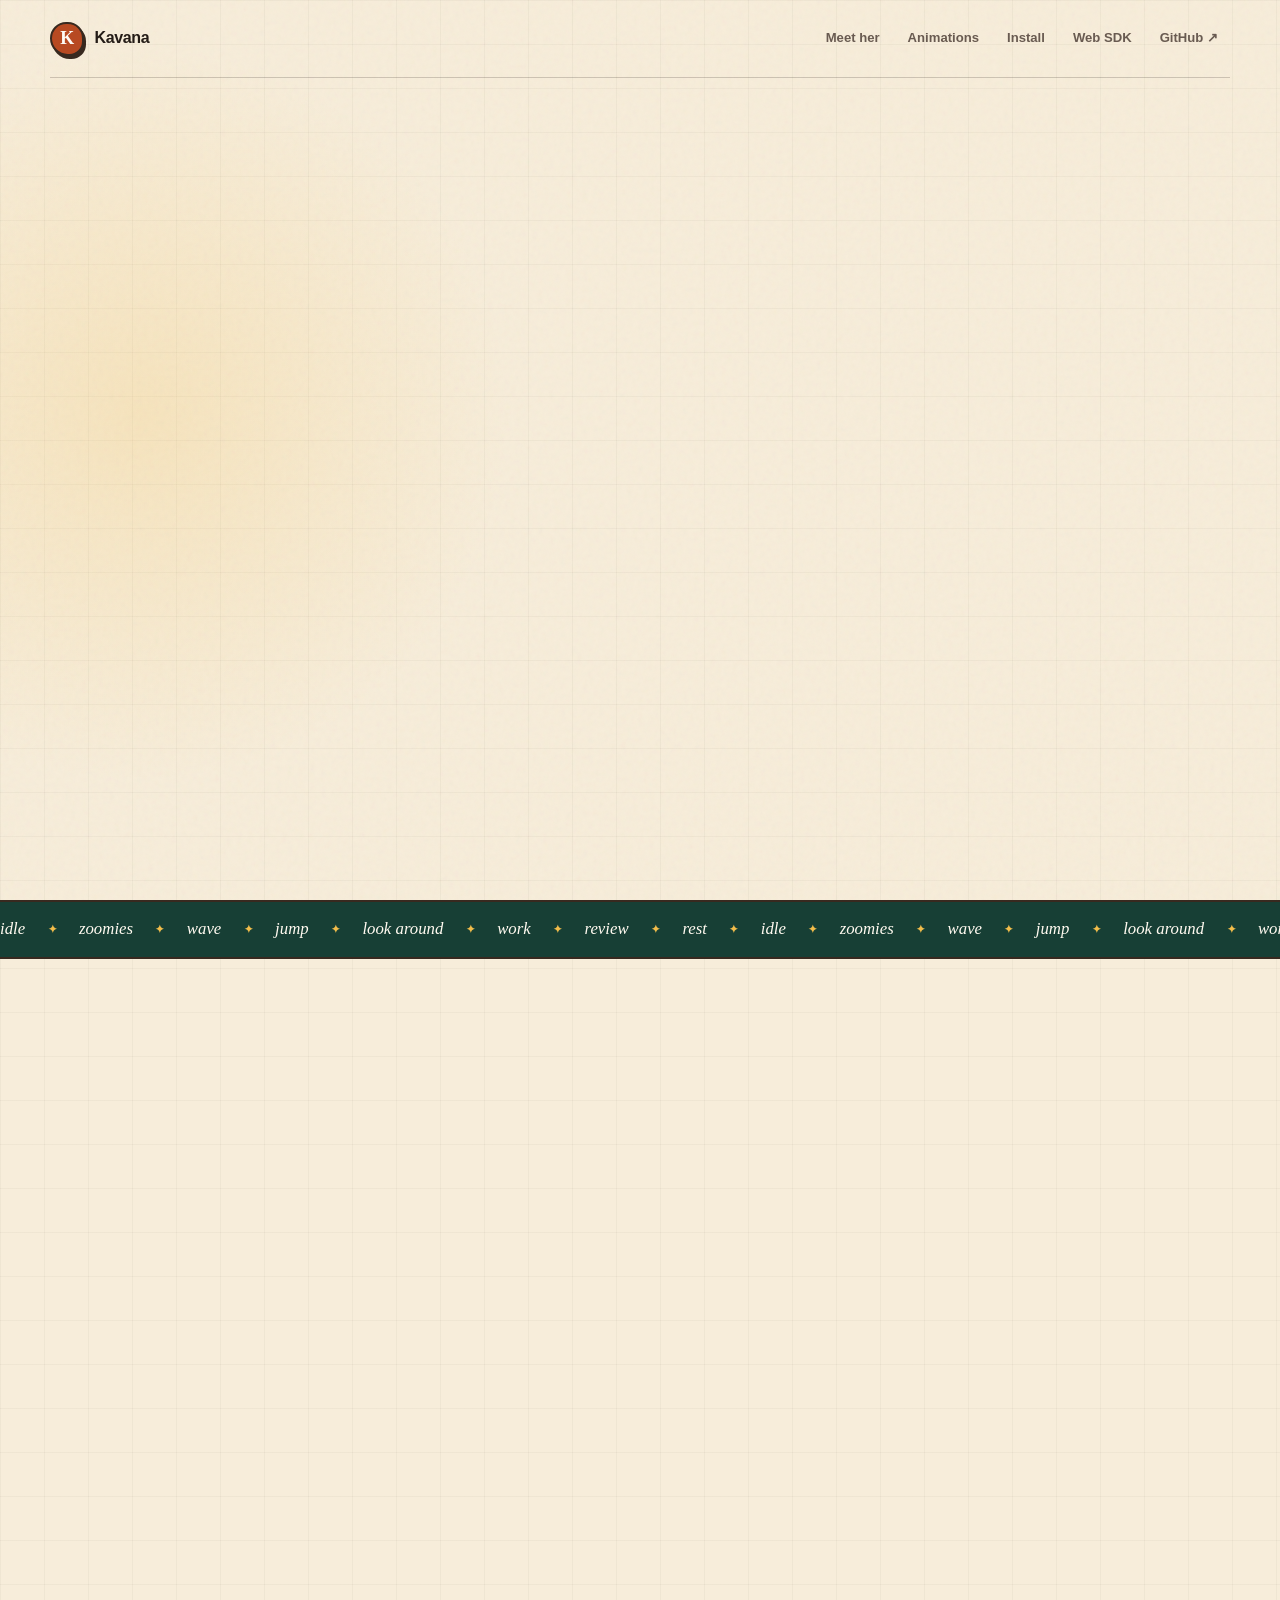
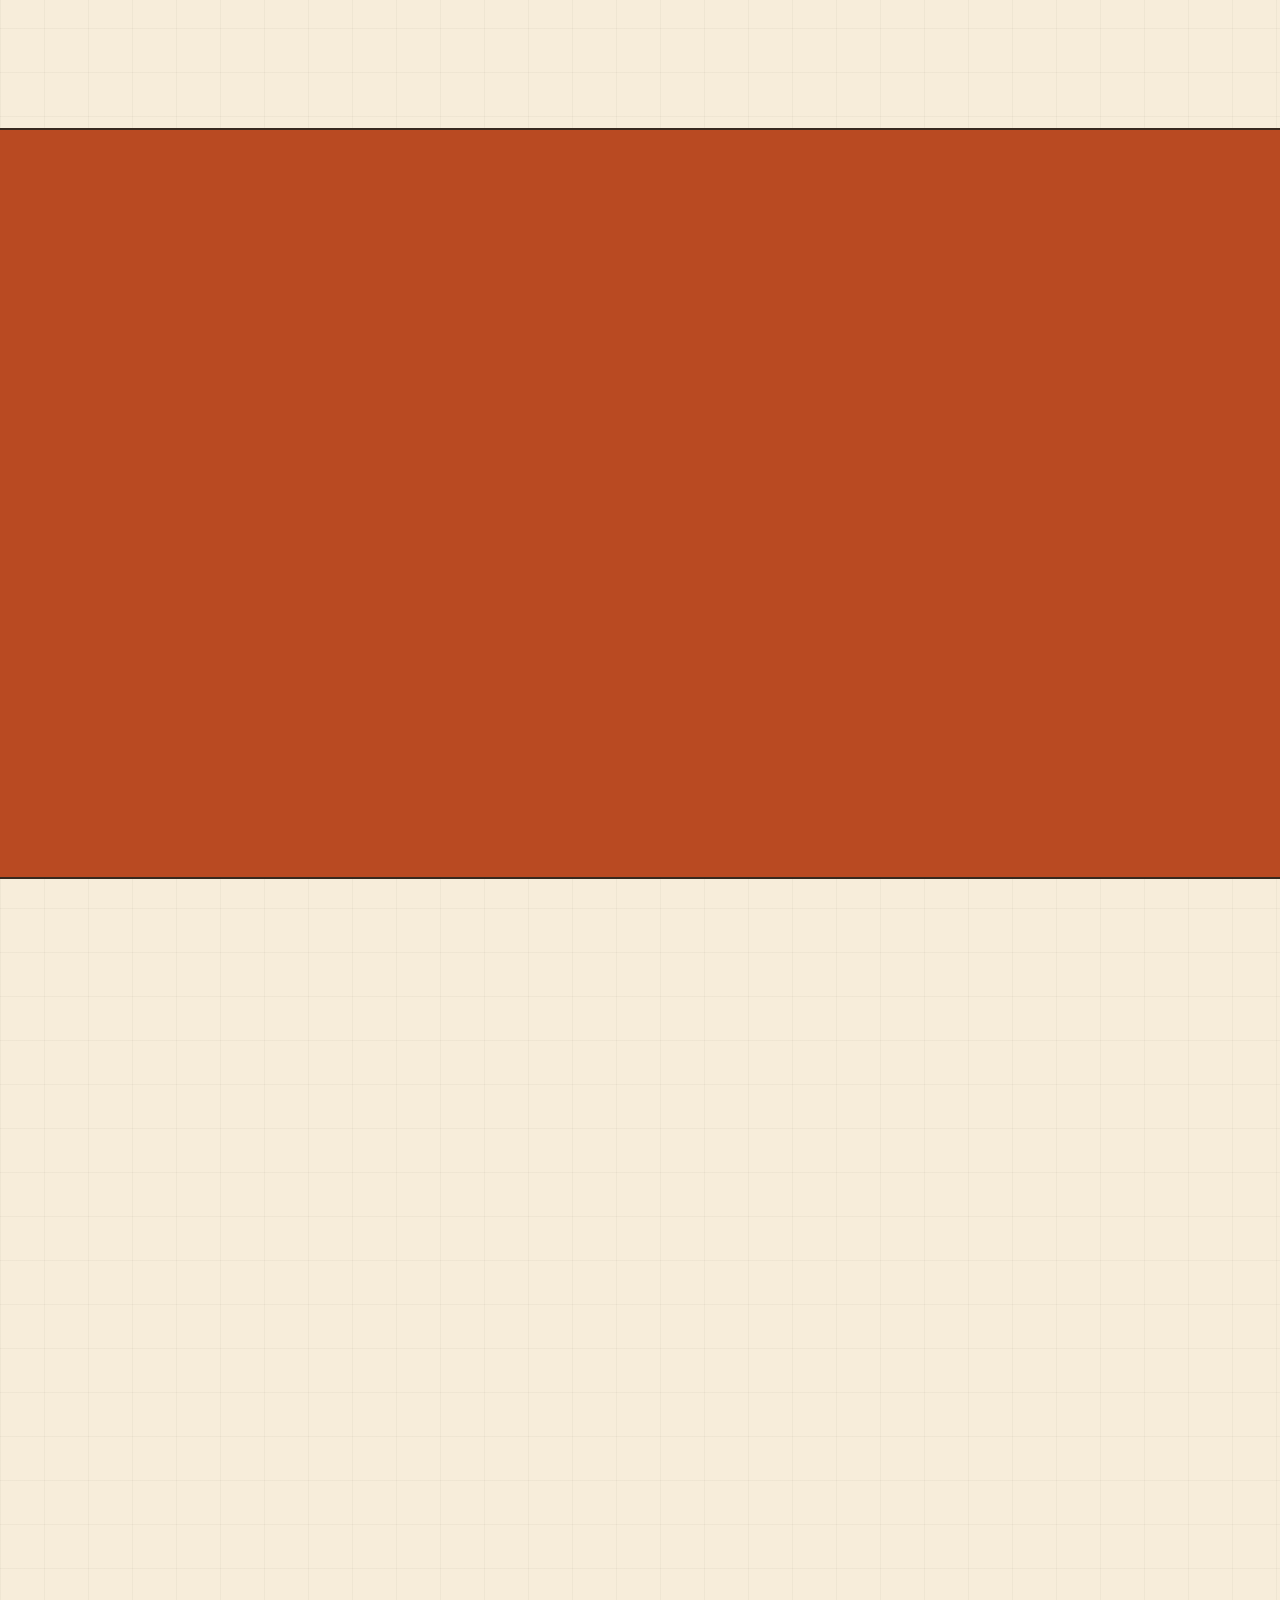
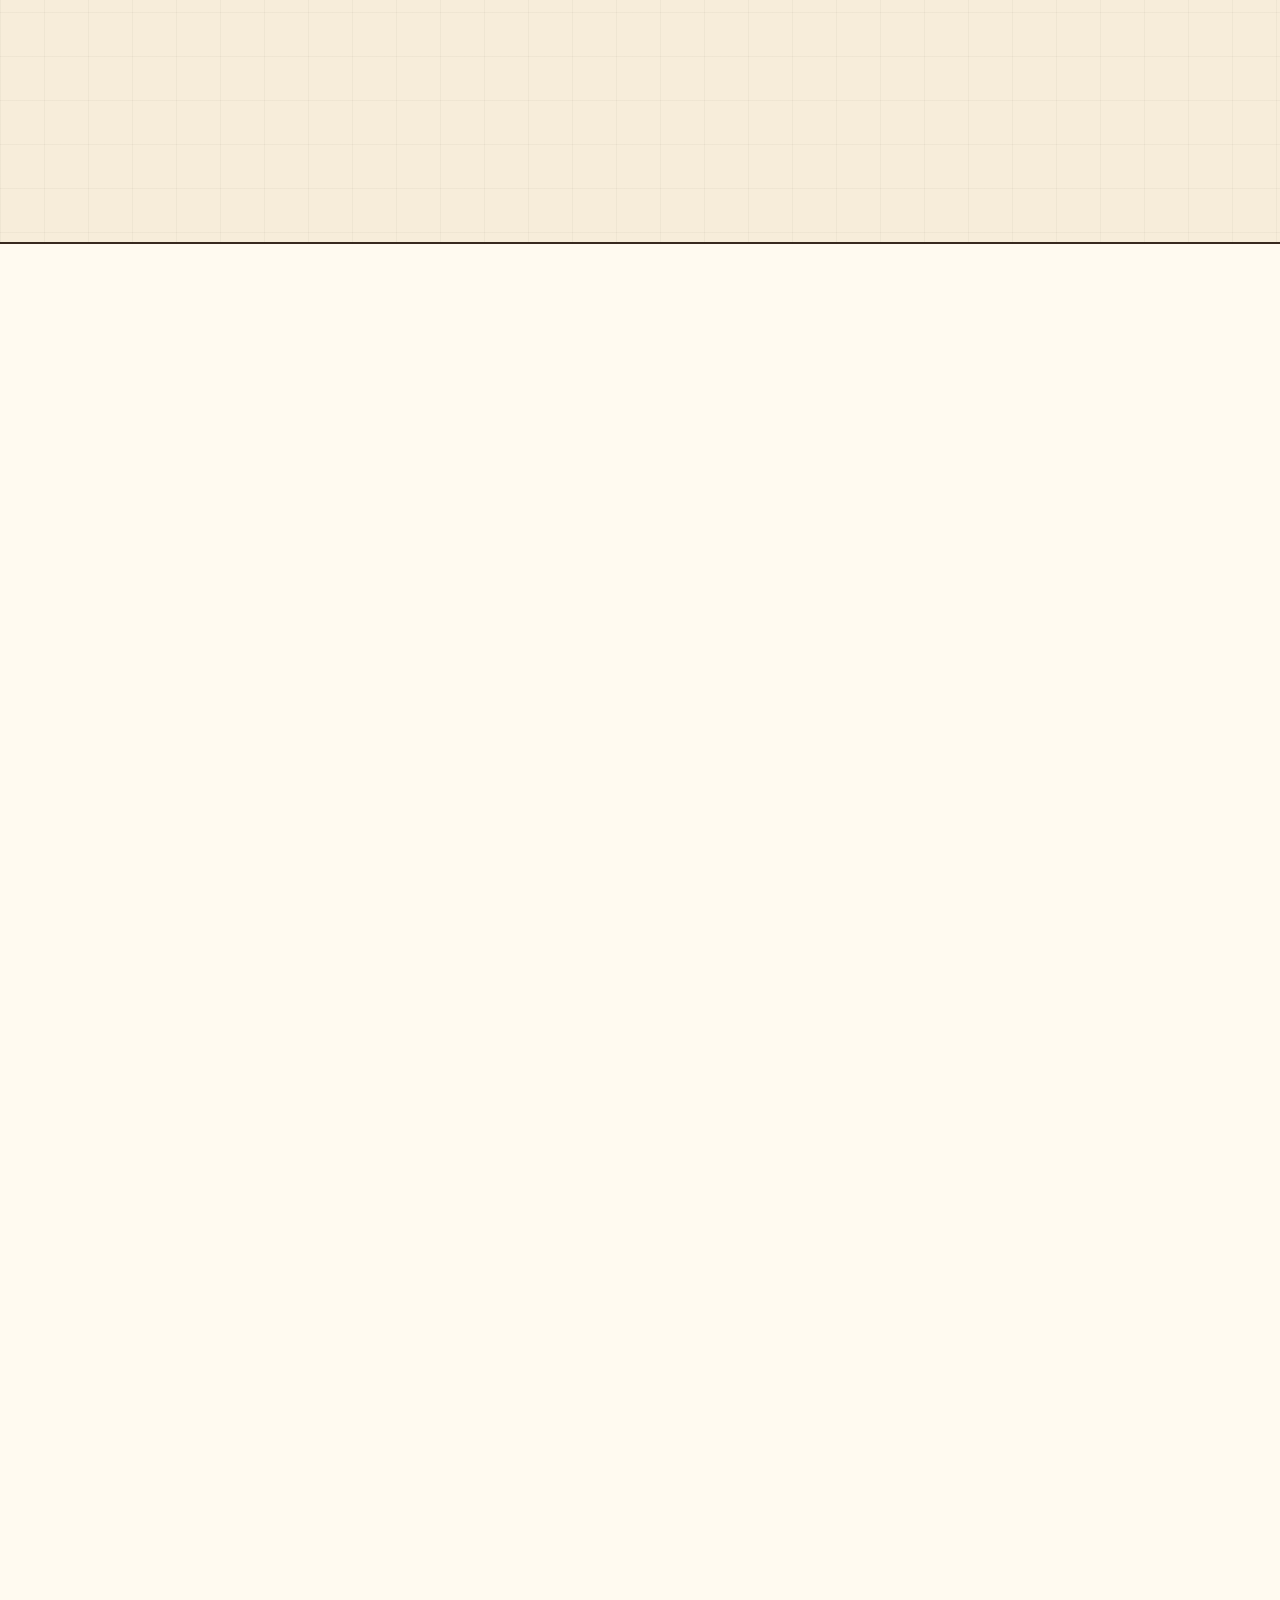
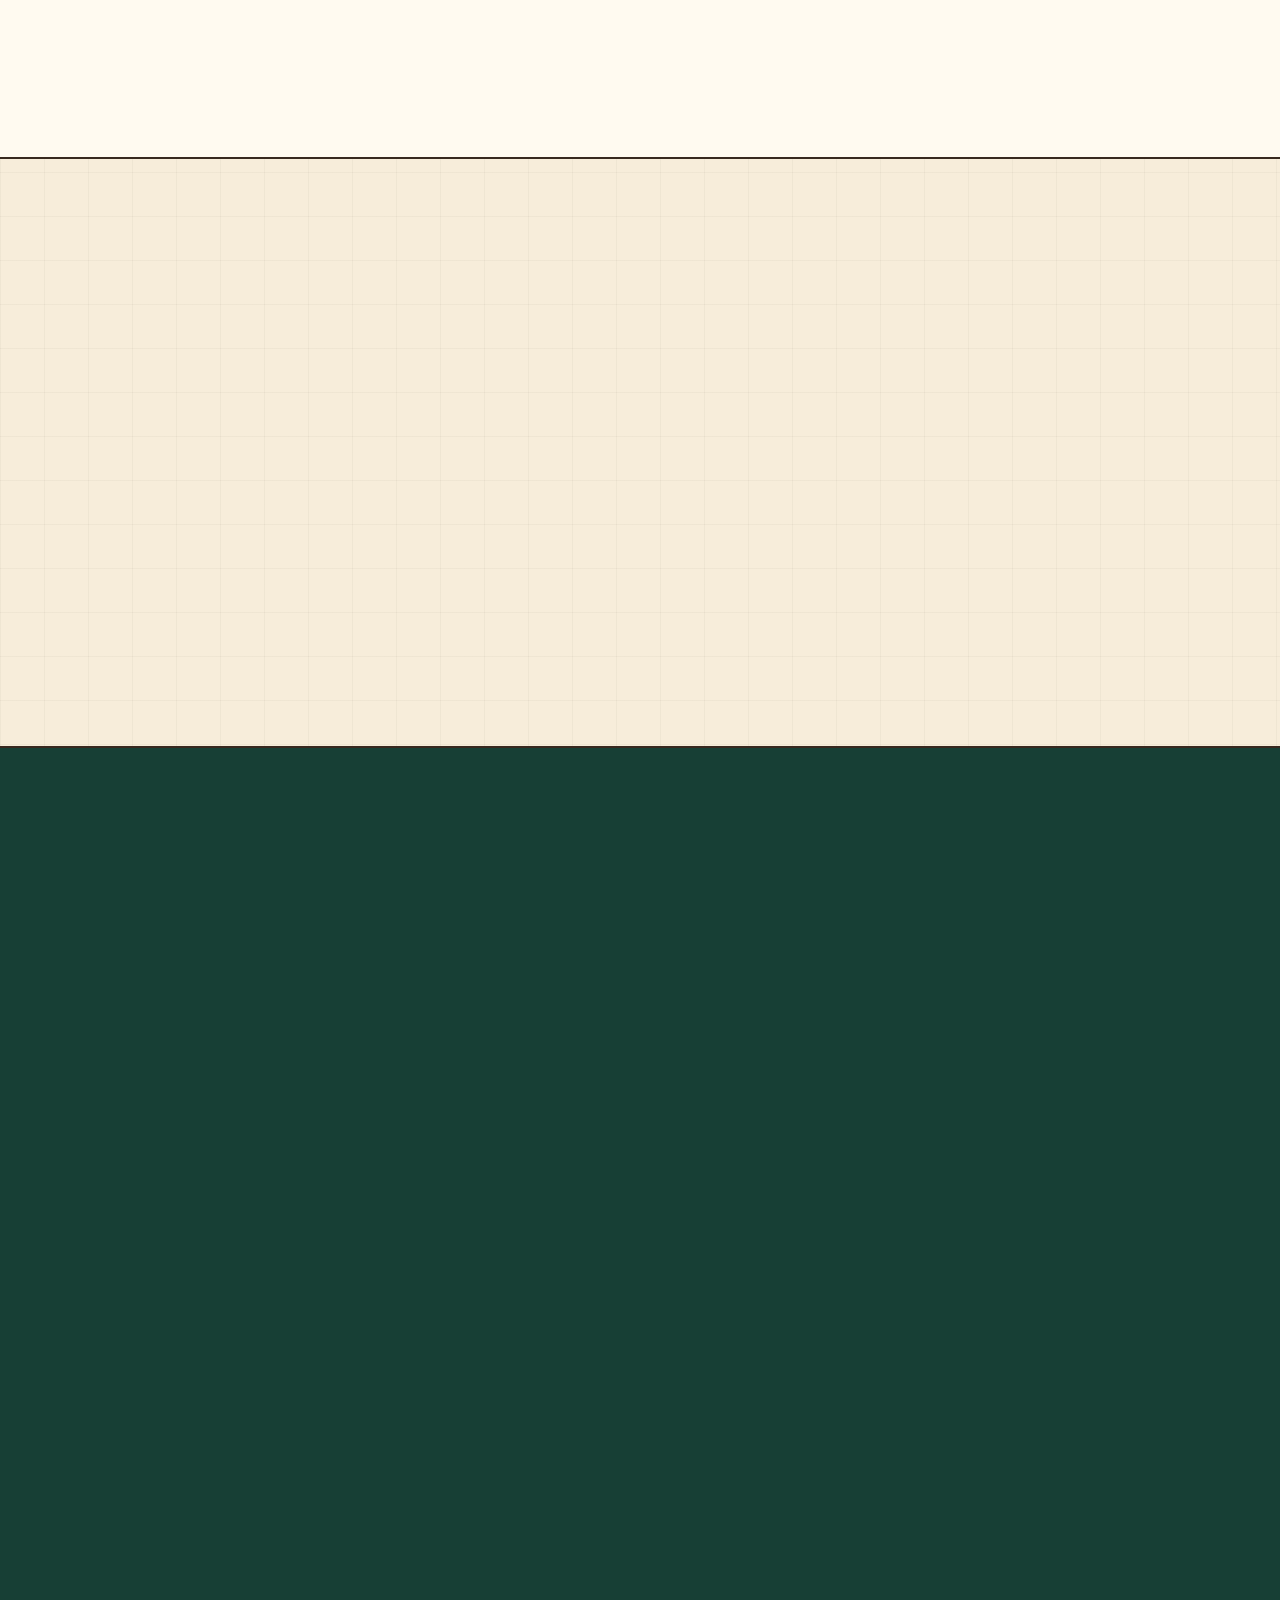
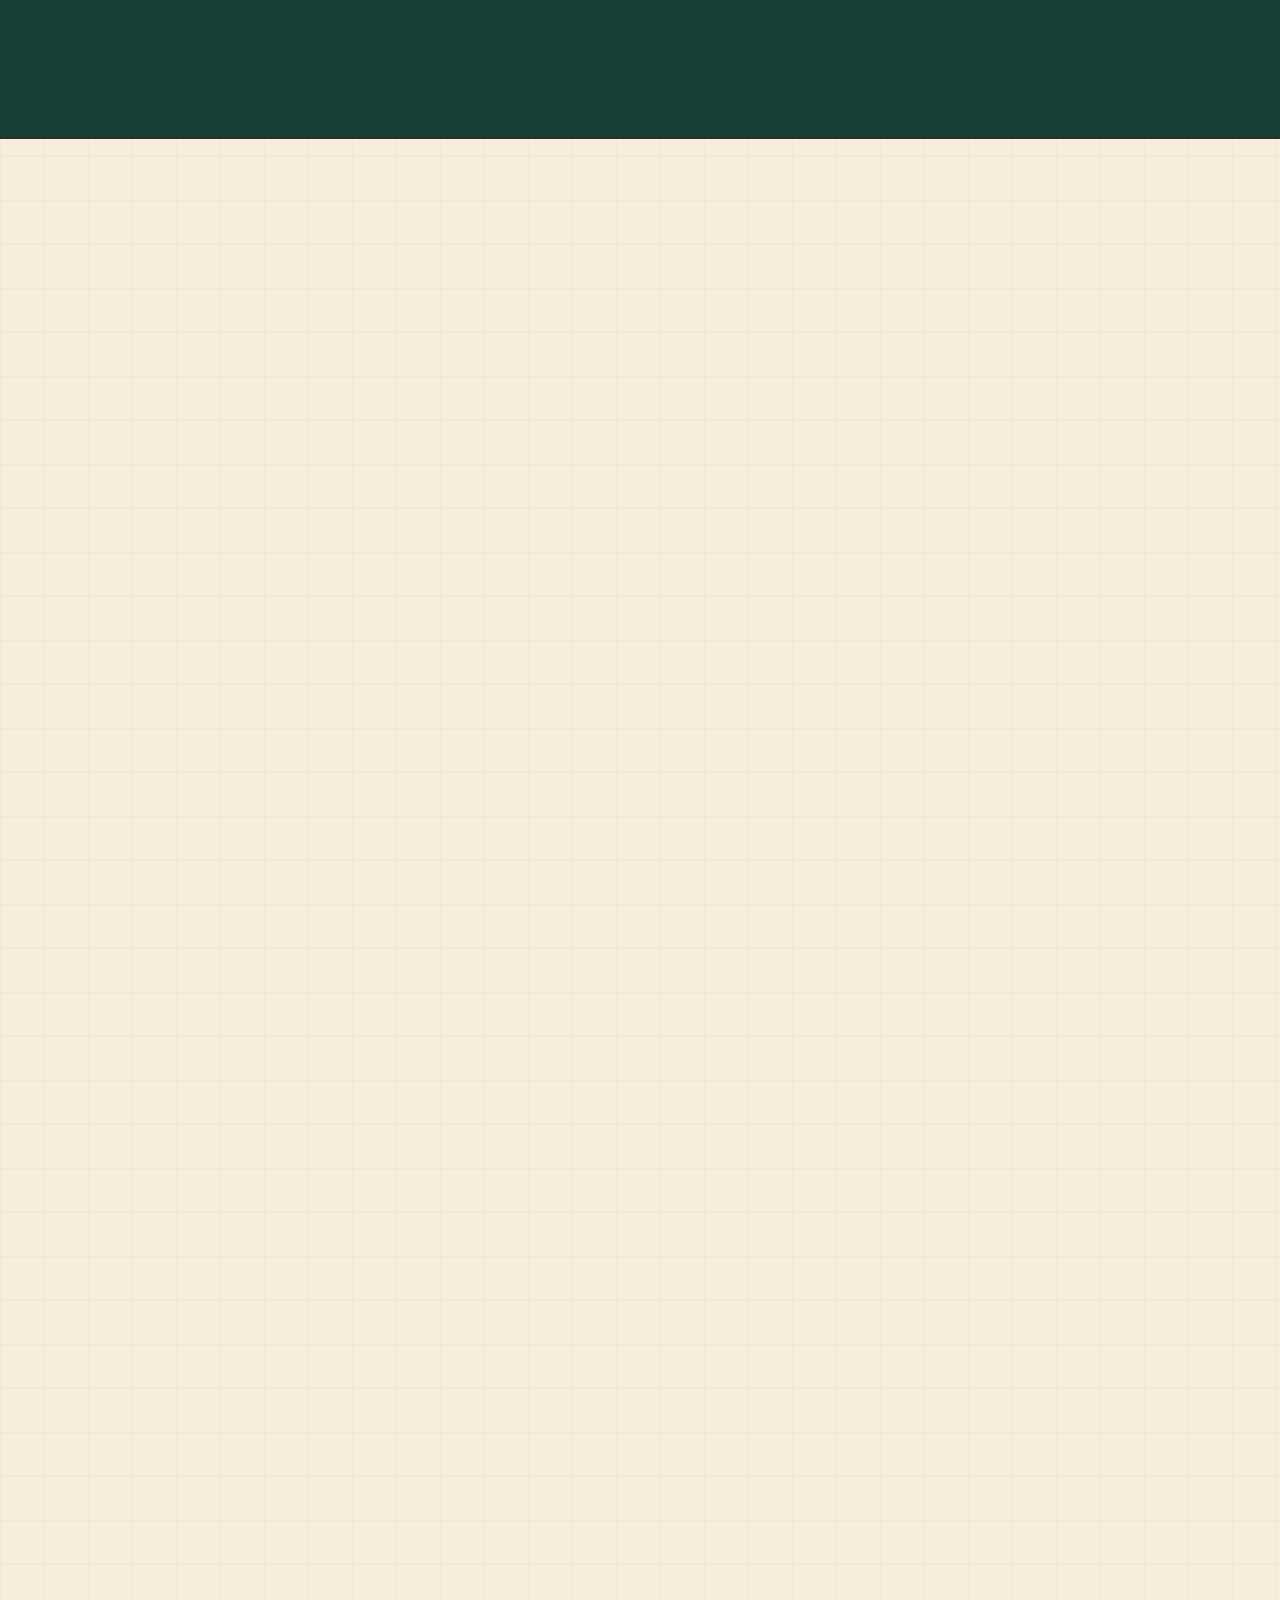
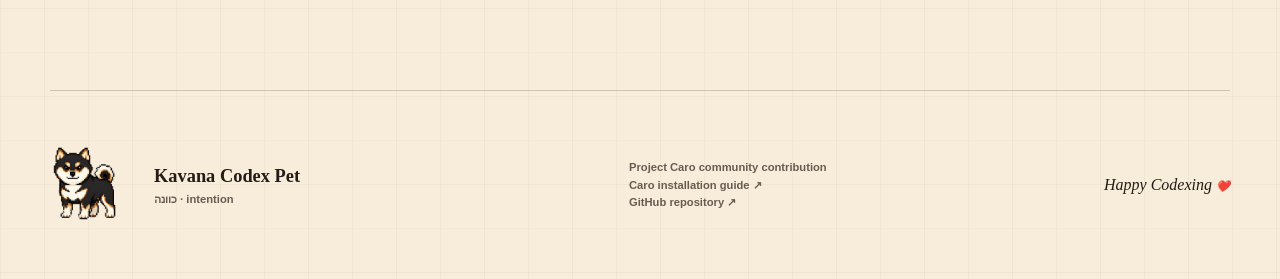
==== commit 82f3157b: "feat: add SDK page zoomies" ====
--- a/docs/index.html
+++ b/docs/index.html
@@ -304,8 +304,11 @@
         <p class="eyebrow">Codex Pet Web SDK</p>
         <h2 id="sdk-title">Kavana can visit<br><em>any website.</em></h2>
         <p>The reusable companion behind this live card accepts any valid Codex <code>pet.json</code> and transparent atlas. Install the npm package, use one custom element, or hand the hosted skill to a coding agent.</p>
-        <pre><code>&lt;script src="https://unpkg.com/codex-pet-companion@0.1.1/dist/codex-pet-companion.global.js"&gt;&lt;/script&gt;
+        <pre><code>&lt;script src="https://unpkg.com/codex-pet-companion@0.2.0/dist/codex-pet-companion.global.js"
+  integrity="sha384-SgmWdXBrWbTzInIB9a/nFYUPqB8DzfB+WDQl5wneLvUHw/L7BWcWSwwp2UZ6/UKV"
+  crossorigin="anonymous"&gt;&lt;/script&gt;
 &lt;codex-pet-companion&gt;&lt;/codex-pet-companion&gt;</code></pre>
+        <p class="sdk-network-note"><strong>CDN quick-start:</strong> the bare element loads Kavana’s default manifest and atlas from unpkg. For strict-CSP self-hosting, host all three files and set <code>manifest-url</code> plus <code>atlas-url</code> explicitly, as this live card does.</p>
         <div class="inline-links">
           <a href="https://pets.caro.sh">Try the SDK field guide</a>
           <a href="https://github.com/wildcard/codex-pet-companion">Open the SDK source</a>
@@ -314,7 +317,10 @@
       <div class="sdk-demo reveal">
         <span class="sdk-label">Live SDK instance · local assets</span>
         <codex-pet-companion id="sdk-kavana" mode="inline" manifest-url="assets/pet.json" atlas-url="assets/spritesheet.webp"></codex-pet-companion>
-        <button type="button" data-sdk-wave>Ask the SDK to wave</button>
+        <div class="sdk-actions">
+          <button type="button" data-sdk-wave>Ask the SDK to wave</button>
+          <button type="button" data-sdk-zoomies>Send Kavana roaming</button>
+        </div>
       </div>
     </section>
 
--- a/docs/style.css
+++ b/docs/style.css
@@ -461,7 +461,11 @@
 .sdk-copy pre { margin: 1.5rem 0; padding: 1.25rem; overflow: auto; border: 2px solid var(--line-strong); border-radius: 14px; background: #24211f; color: #f3dcae; font: .68rem/1.7 var(--mono); white-space: pre-wrap; box-shadow: 5px 6px 0 var(--sun); }
 .sdk-demo { min-height: 390px; display: grid; place-items: center; align-content: center; gap: 1rem; padding: 2rem; border: 2px solid var(--line-strong); border-radius: 50% 46% 48% 52%; background: var(--paper-light); box-shadow: 9px 11px 0 var(--mint), 9px 11px 0 2px var(--line-strong); }
 .sdk-label { color: var(--rust); font: 850 .62rem/1 var(--mono); letter-spacing: .08em; text-transform: uppercase; }
-.sdk-demo > button { padding: .7rem 1rem; border: 2px solid var(--line-strong); border-radius: 999px; background: var(--sun); color: var(--ink); box-shadow: 3px 4px 0 var(--line-strong); cursor: pointer; font-size: .68rem; font-weight: 850; }
+.sdk-network-note { margin-top: .85rem; padding: .75rem .9rem; border-left: 4px solid var(--rust); background: color-mix(in srgb, var(--sun) 22%, transparent); font-size: .72rem; line-height: 1.55; }
+.sdk-actions { display: flex; flex-wrap: wrap; justify-content: center; gap: .65rem; }
+.sdk-actions > button { padding: .7rem 1rem; border: 2px solid var(--line-strong); border-radius: 999px; background: var(--sun); color: var(--ink); box-shadow: 3px 4px 0 var(--line-strong); cursor: pointer; font-size: .68rem; font-weight: 850; }
+.sdk-actions > button:last-child { background: var(--mint); }
+.sdk-actions > button:disabled { cursor: wait; opacity: .65; }
 
 .community-card { display: grid; grid-template-columns: .85fr 1fr; gap: clamp(3rem, 8vw, 8rem); padding: clamp(2rem, 5vw, 4.5rem); border: 2px solid var(--line-strong); border-radius: 26px; background: var(--paper-light); box-shadow: 10px 12px 0 var(--mint), 10px 12px 0 2px var(--line-strong); }
 .community-copy > p { color: var(--muted); line-height: 1.8; }
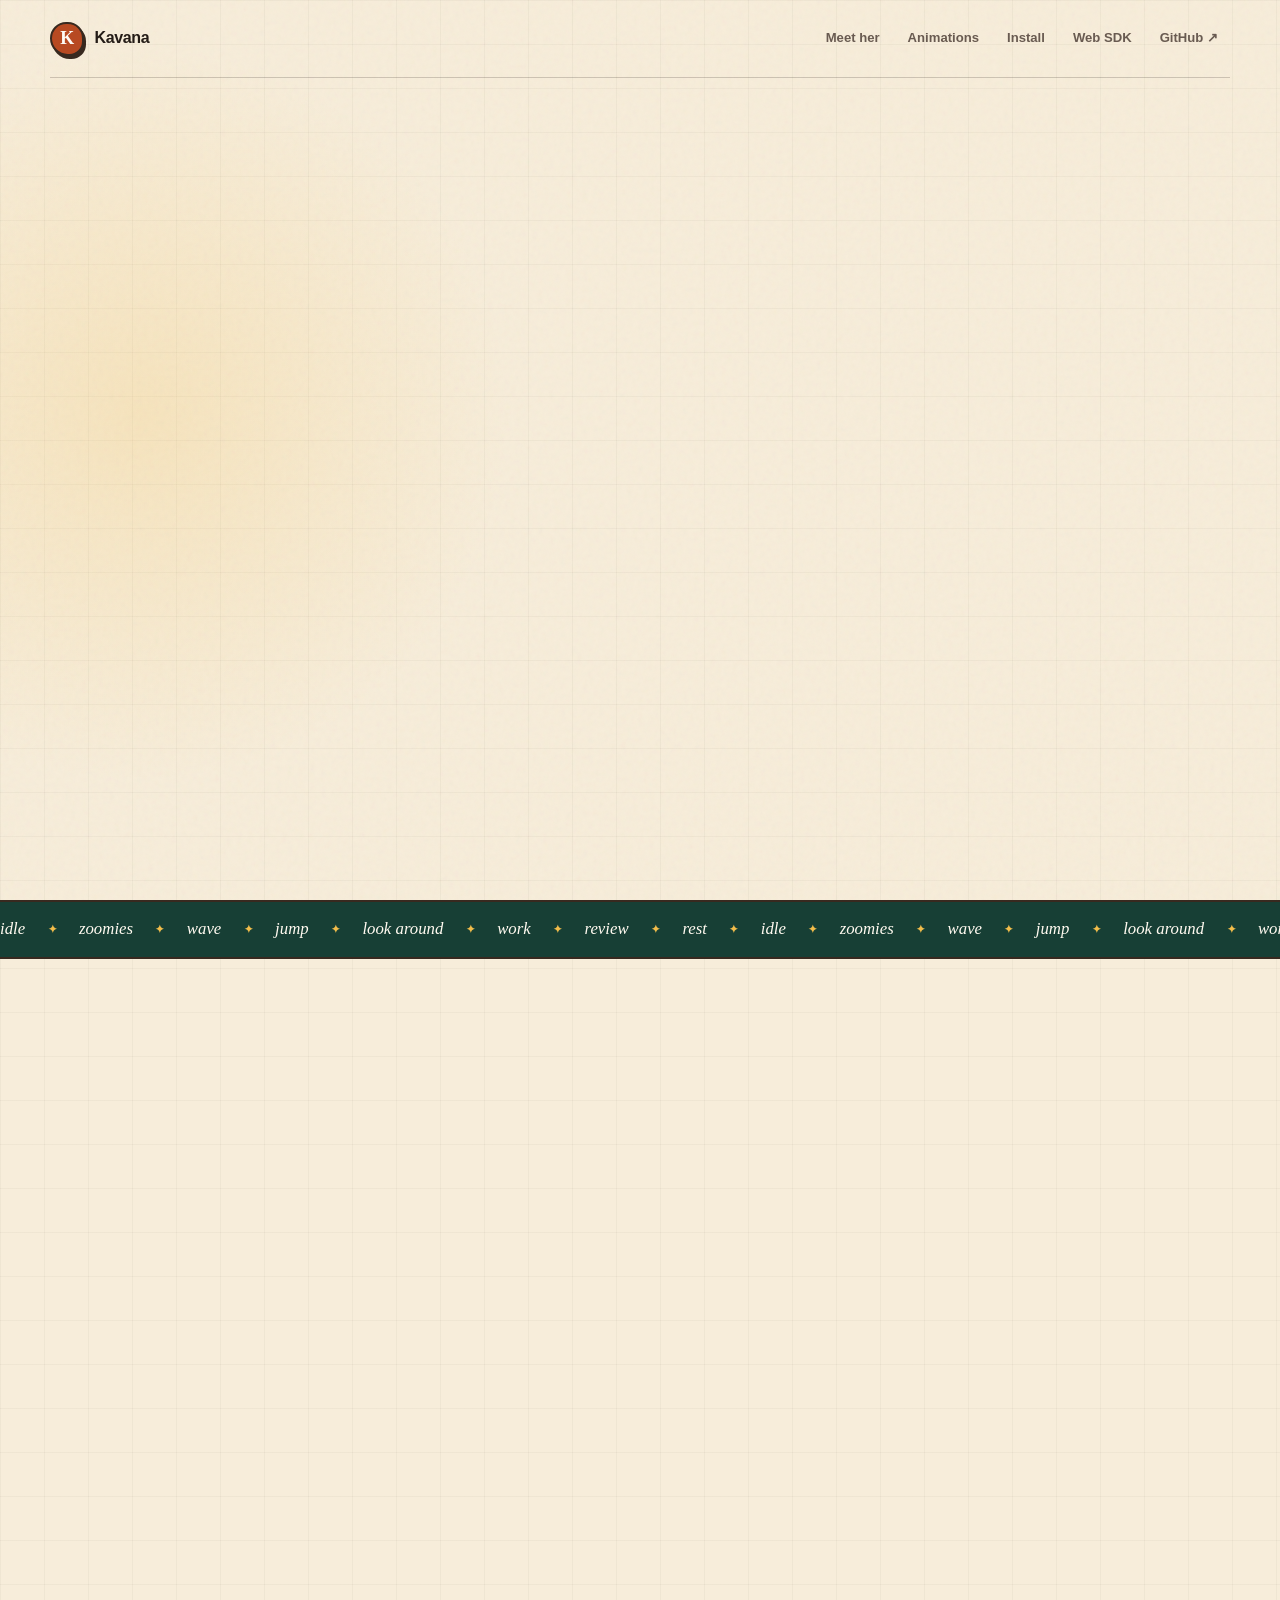
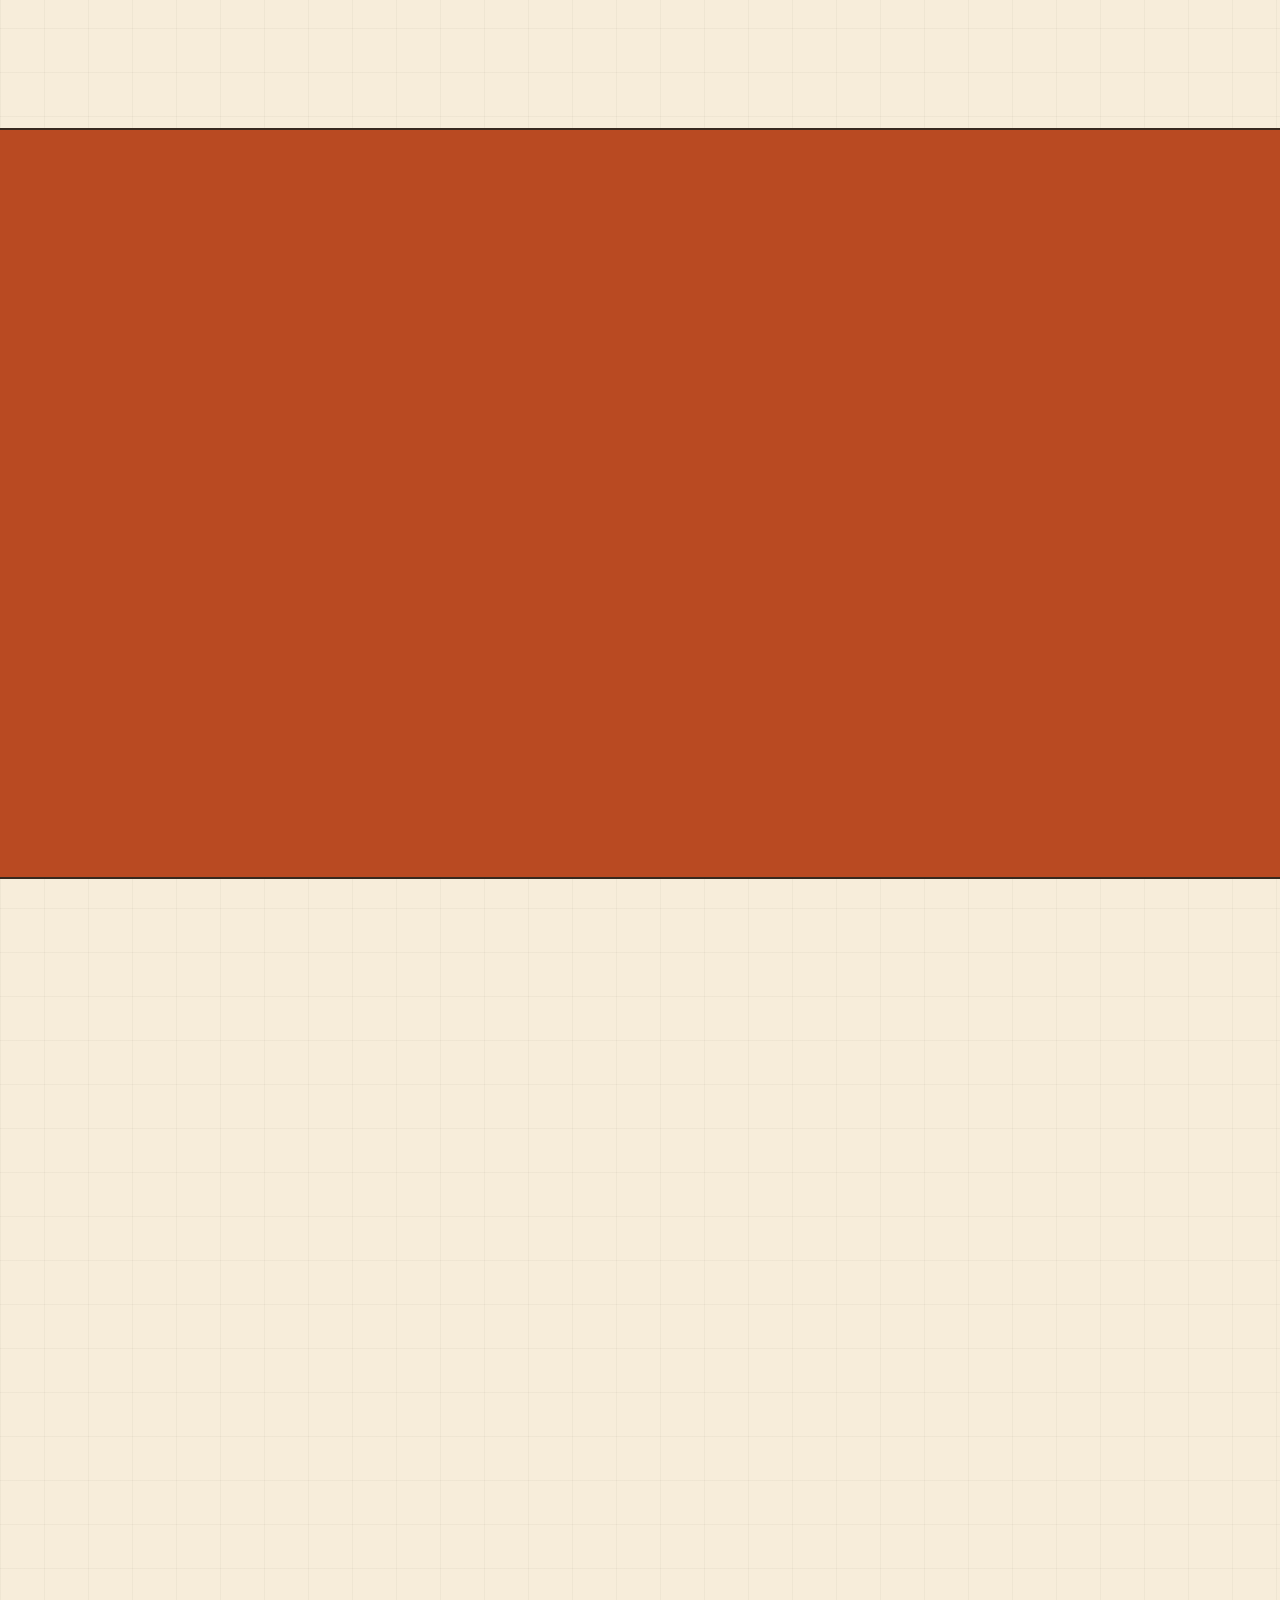
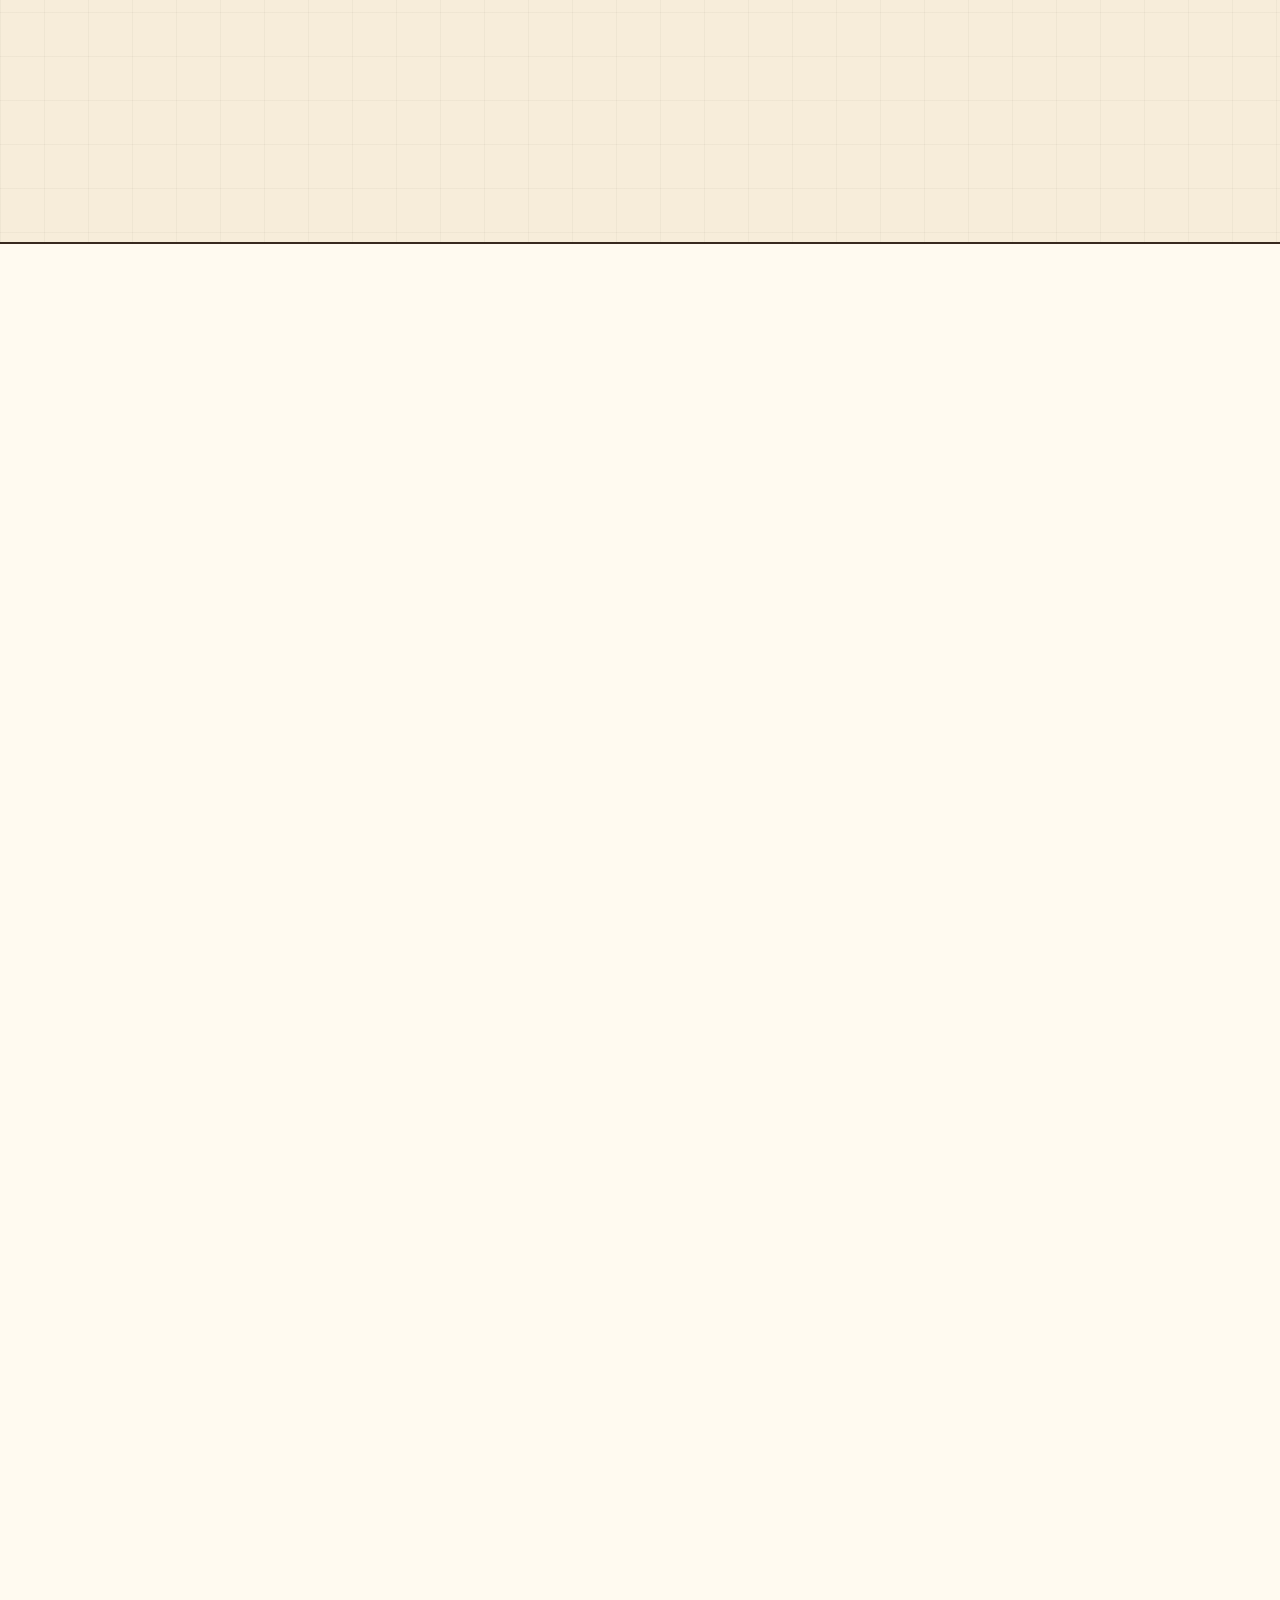
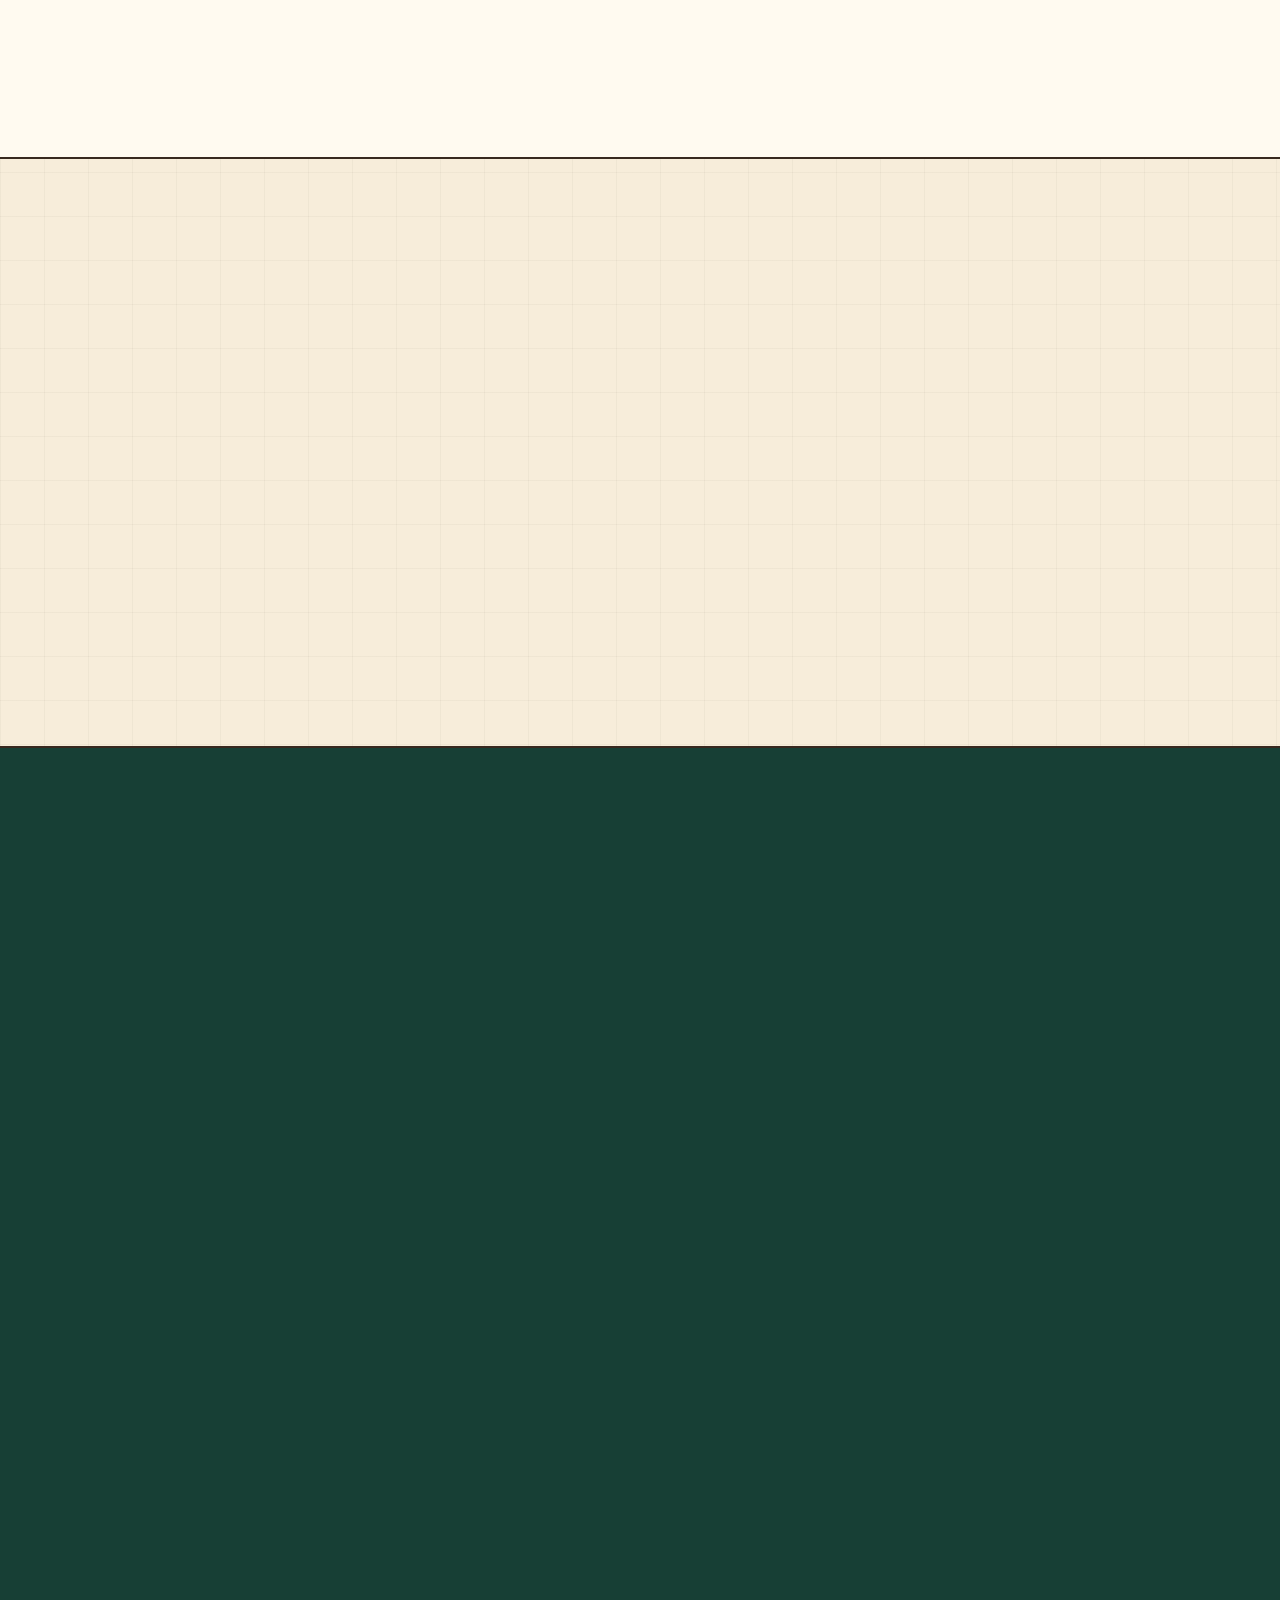
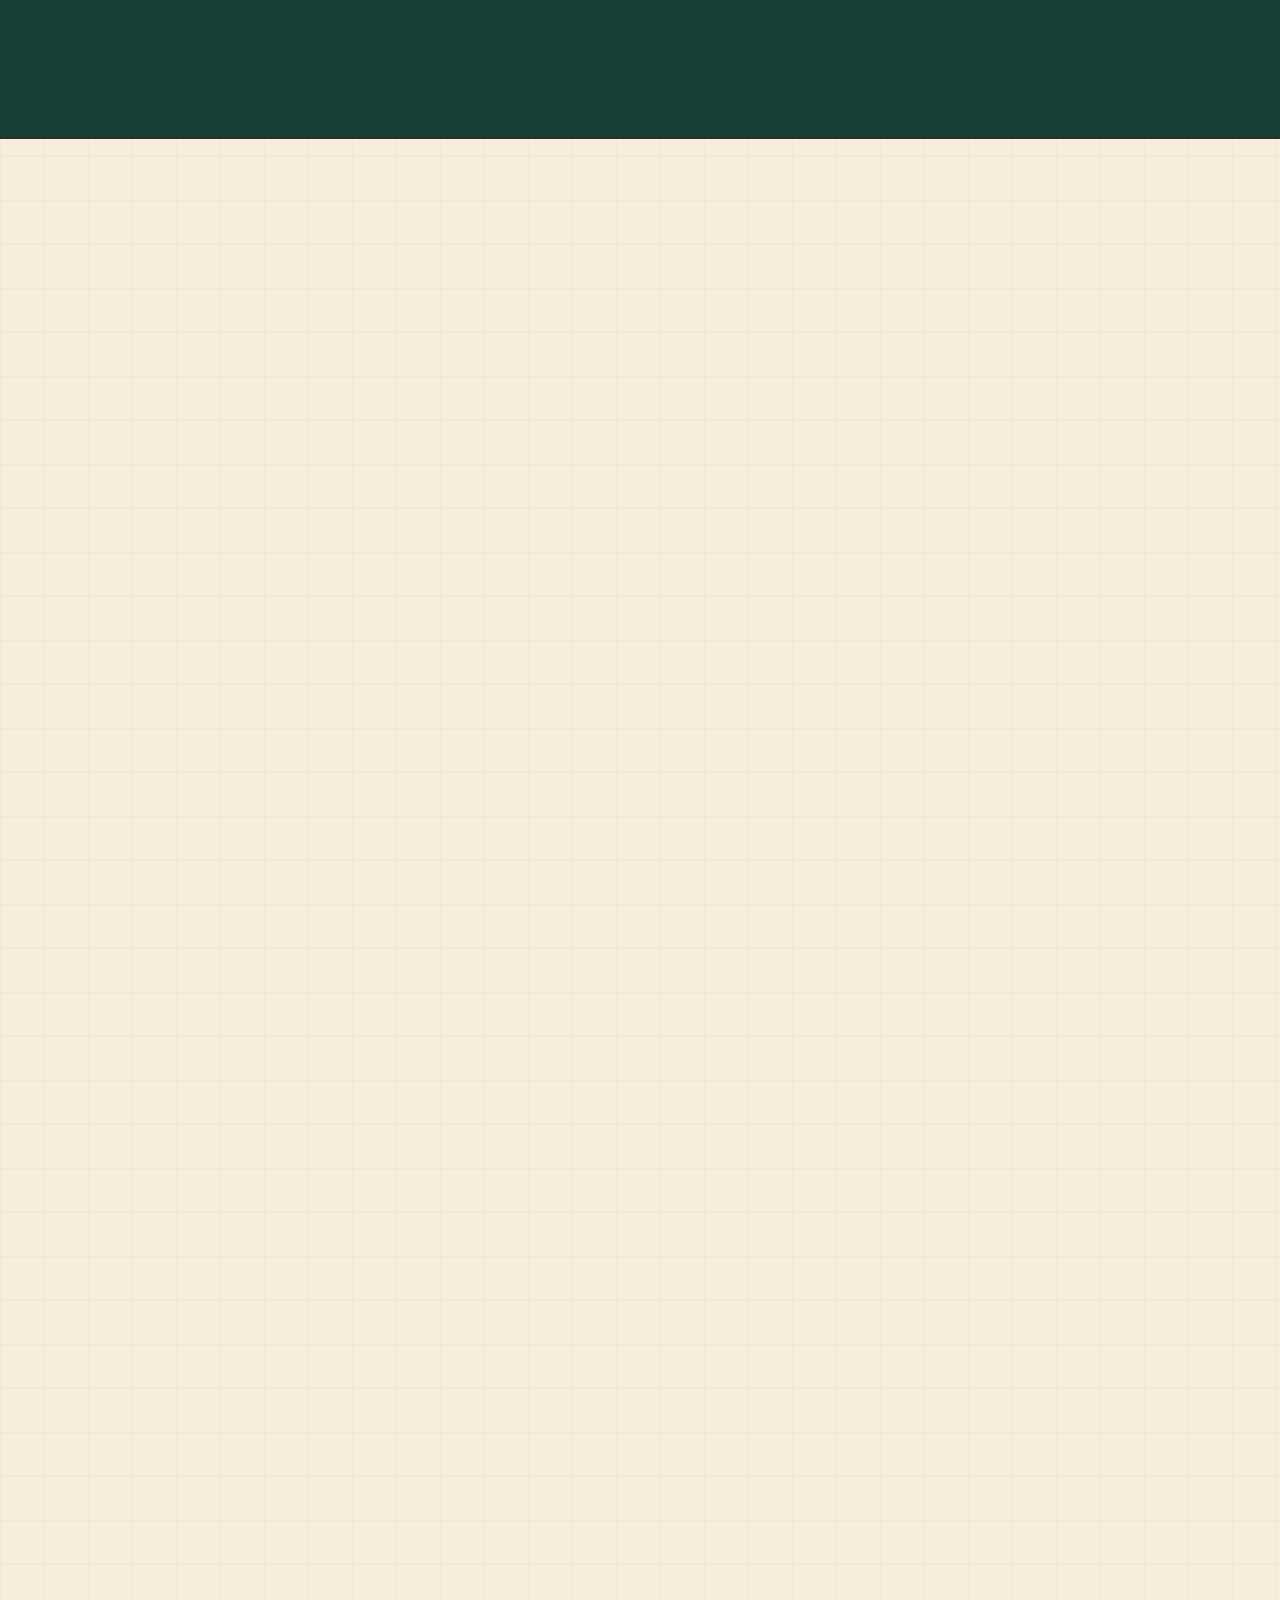
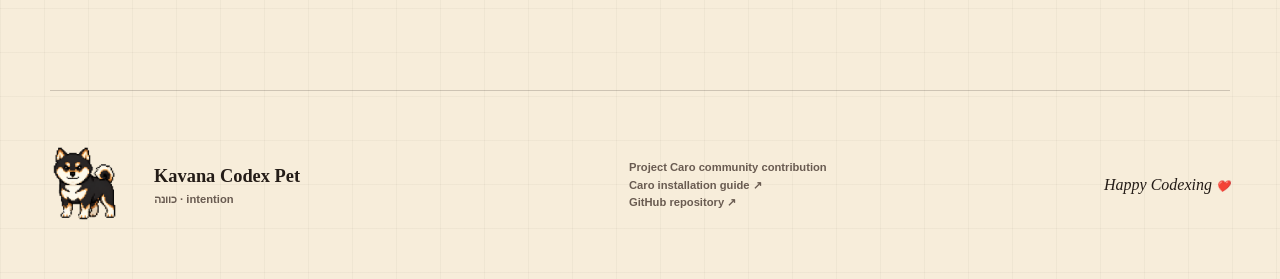
==== commit a51ca23f: "feat: add modern favicon assets" ====
--- a/docs/index.html
+++ b/docs/index.html
@@ -5,6 +5,7 @@
   <meta name="viewport" content="width=device-width, initial-scale=1">
   <meta name="description" content="Meet Kavana, an interactive black-and-tan Shiba Inu companion for Codex Desktop and the Project Caro community. Try her animations, zoomies, roaming loop, and install the public pet package.">
   <meta name="theme-color" content="#f7edda">
+  <meta name="apple-mobile-web-app-title" content="Kavana">
   <meta name="robots" content="index,follow,max-image-preview:large">
   <meta name="referrer" content="strict-origin-when-cross-origin">
   <meta http-equiv="Content-Security-Policy" content="default-src 'self'; base-uri 'self'; object-src 'none'; img-src 'self' data:; media-src 'self'; style-src 'self'; script-src 'self'; connect-src 'self'; form-action 'self'; upgrade-insecure-requests">
@@ -21,7 +22,10 @@
   <meta name="twitter:description" content="A community-made v2 Codex pet with zoomies, roaming, sixteen look directions, and a complete public package.">
   <meta name="twitter:image" content="https://kavana.caro.sh/assets/canonical-base.png">
   <title>Kavana · Interactive Codex Pet</title>
-  <link rel="icon" href="data:image/svg+xml,<svg xmlns=%22http://www.w3.org/2000/svg%22 viewBox=%220 0 64 64%22><text y=%2252%22 font-size=%2252%22>🐕</text></svg>">
+  <link rel="icon" type="image/png" href="favicon-96x96.png" sizes="96x96">
+  <link rel="shortcut icon" href="favicon.ico">
+  <link rel="apple-touch-icon" href="apple-touch-icon.png" sizes="180x180">
+  <link rel="manifest" href="site.webmanifest">
   <link rel="stylesheet" href="style.css">
 </head>
 <body>
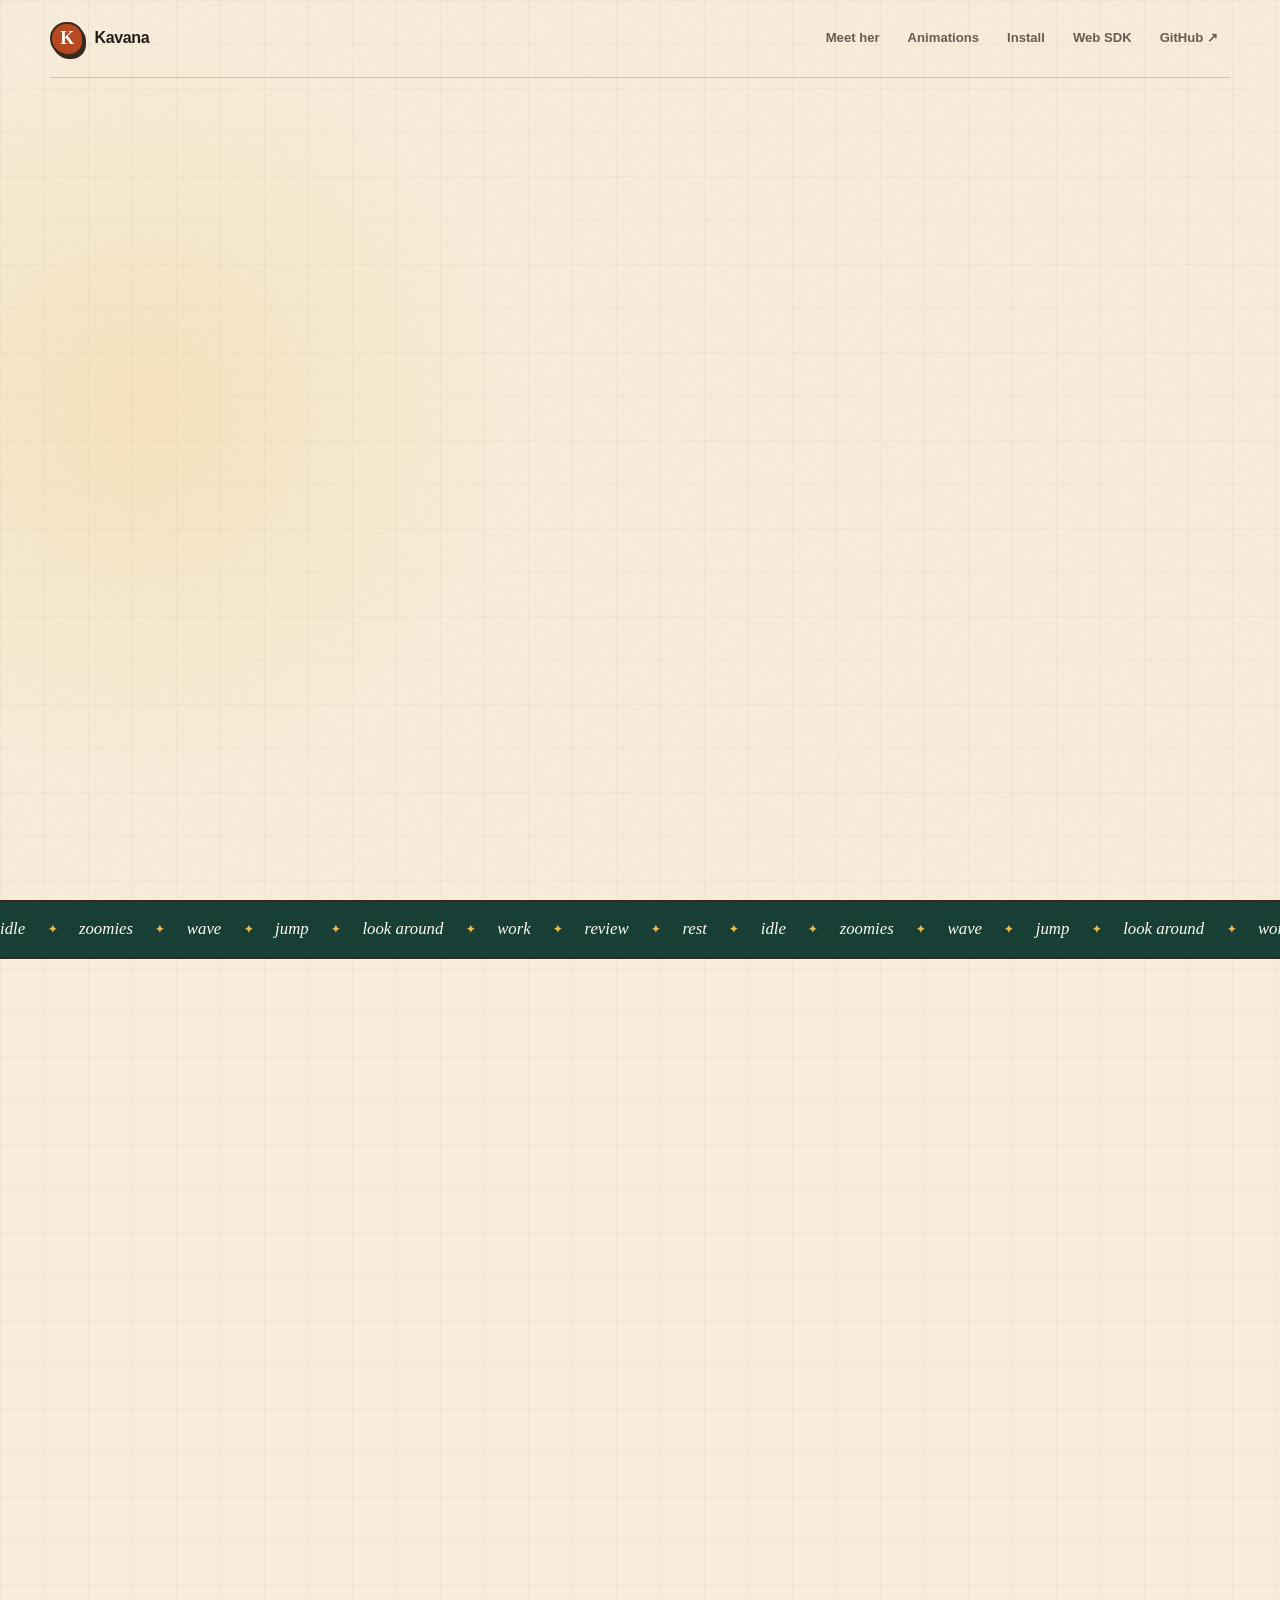
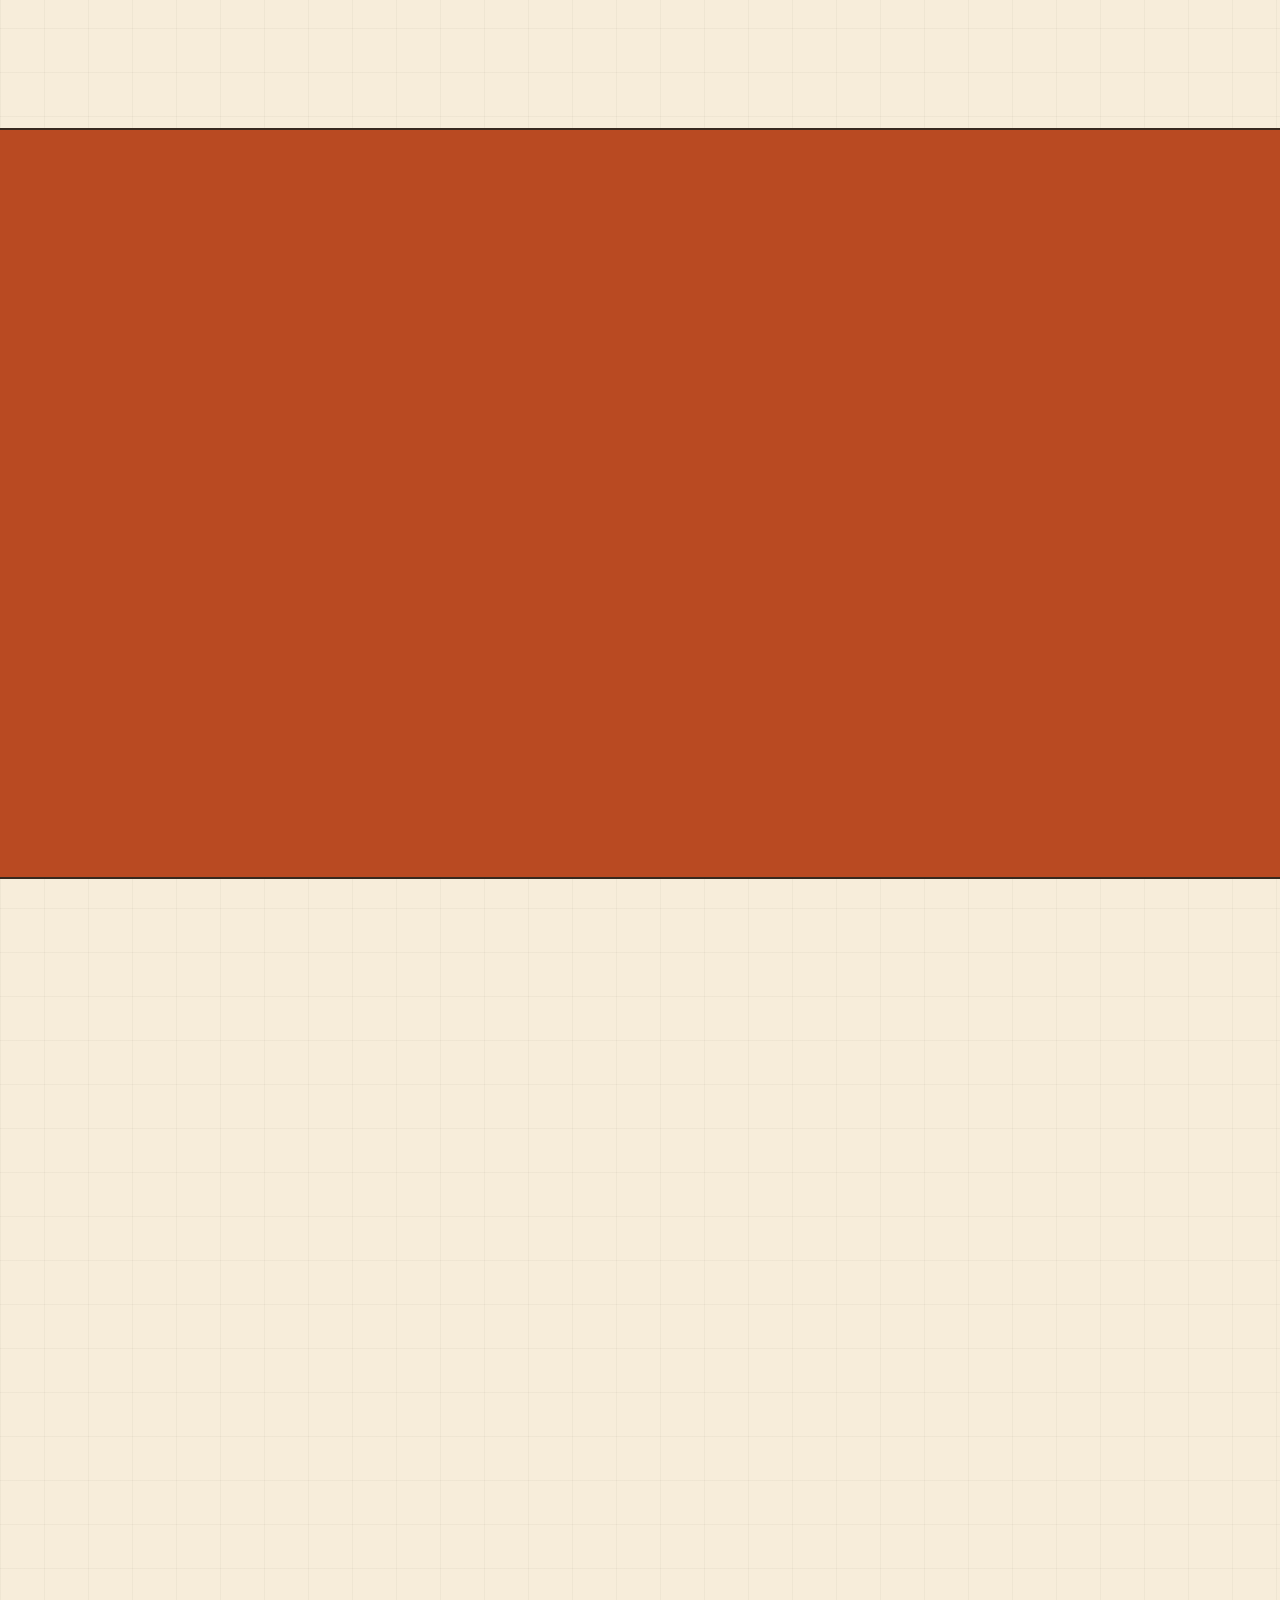
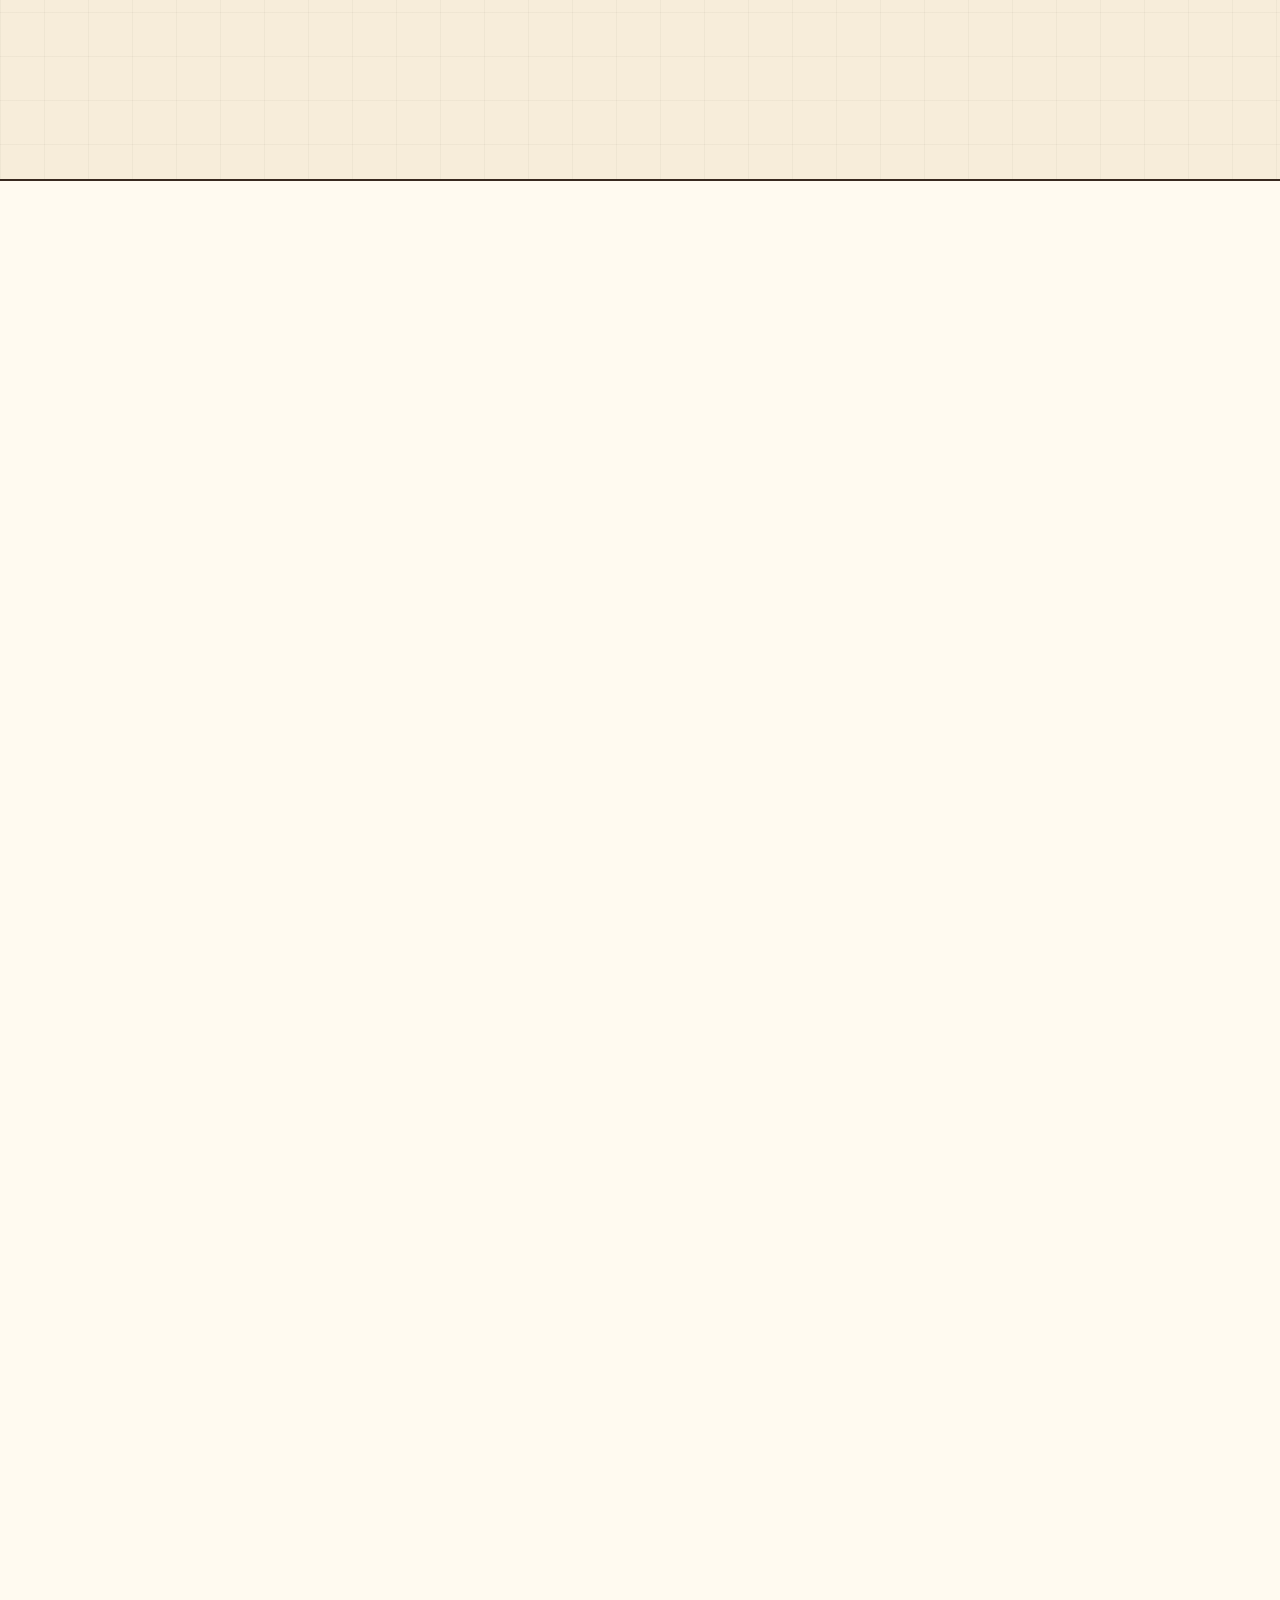
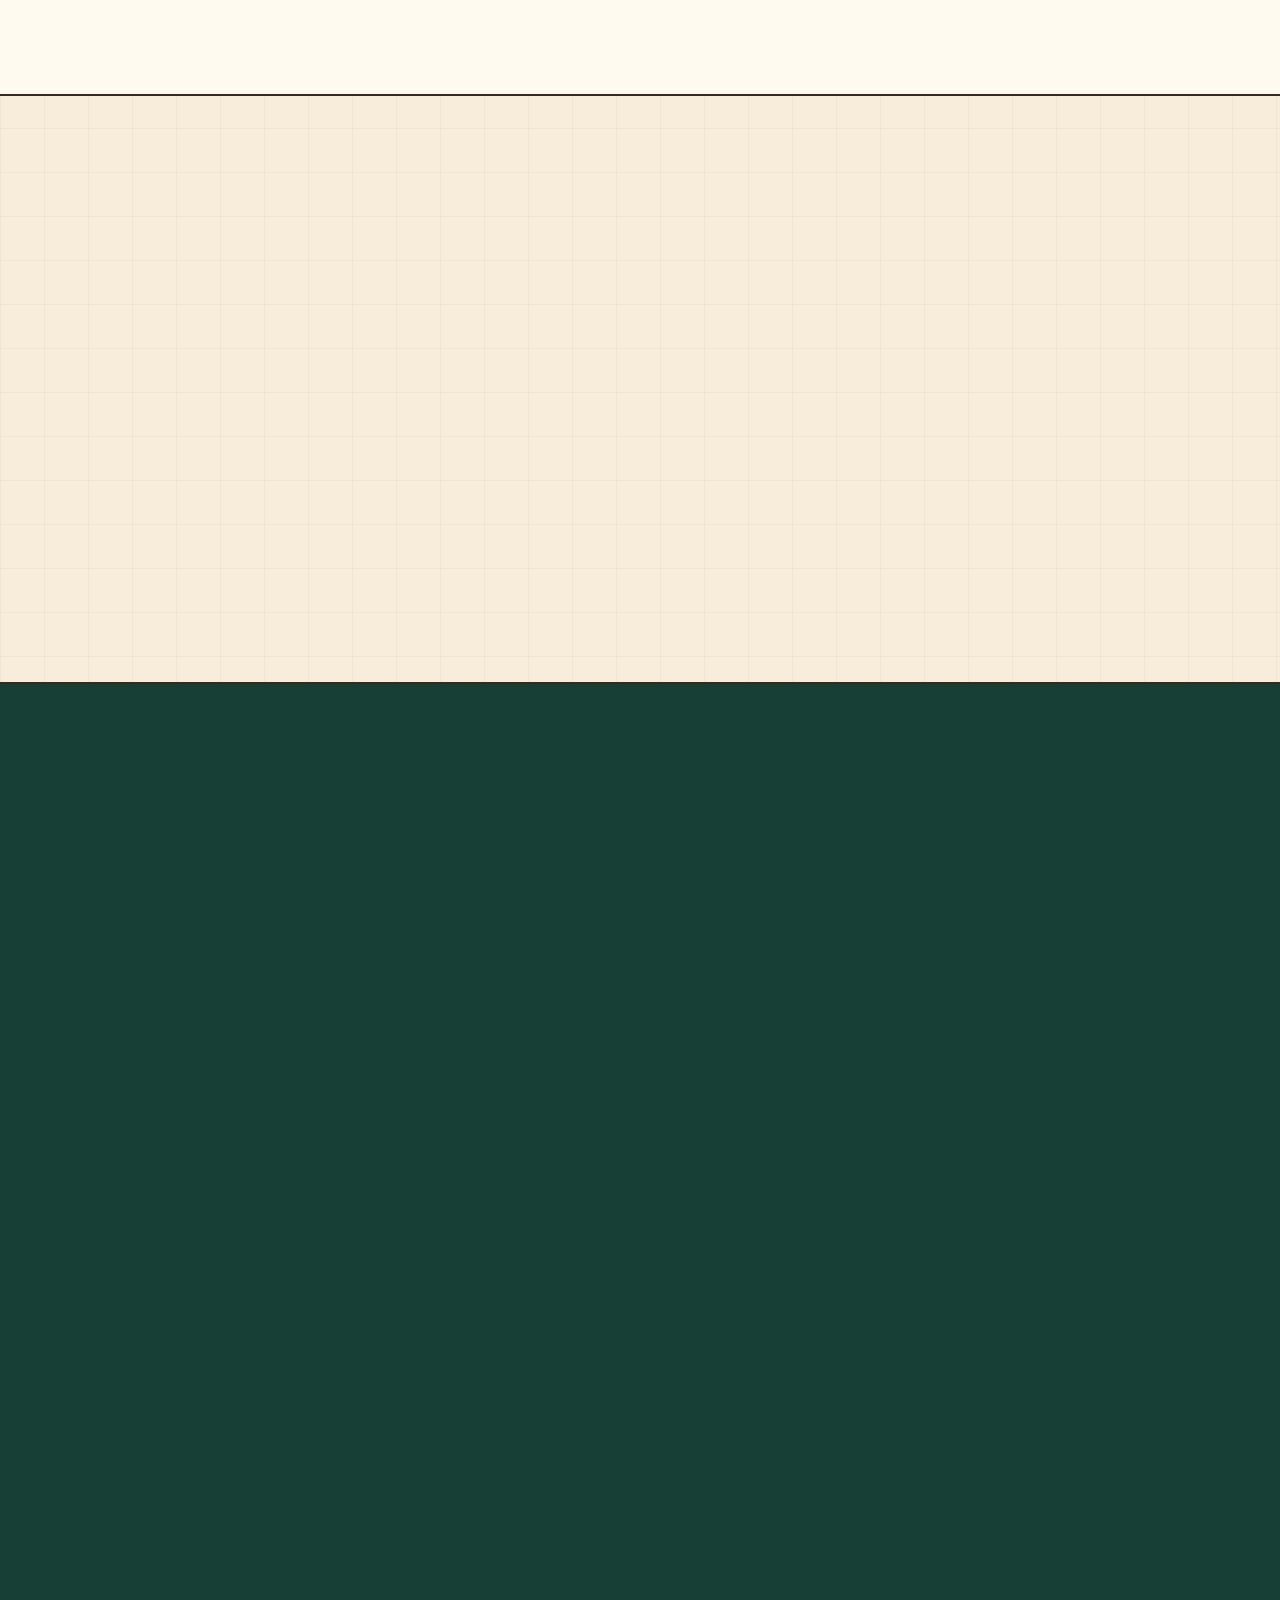
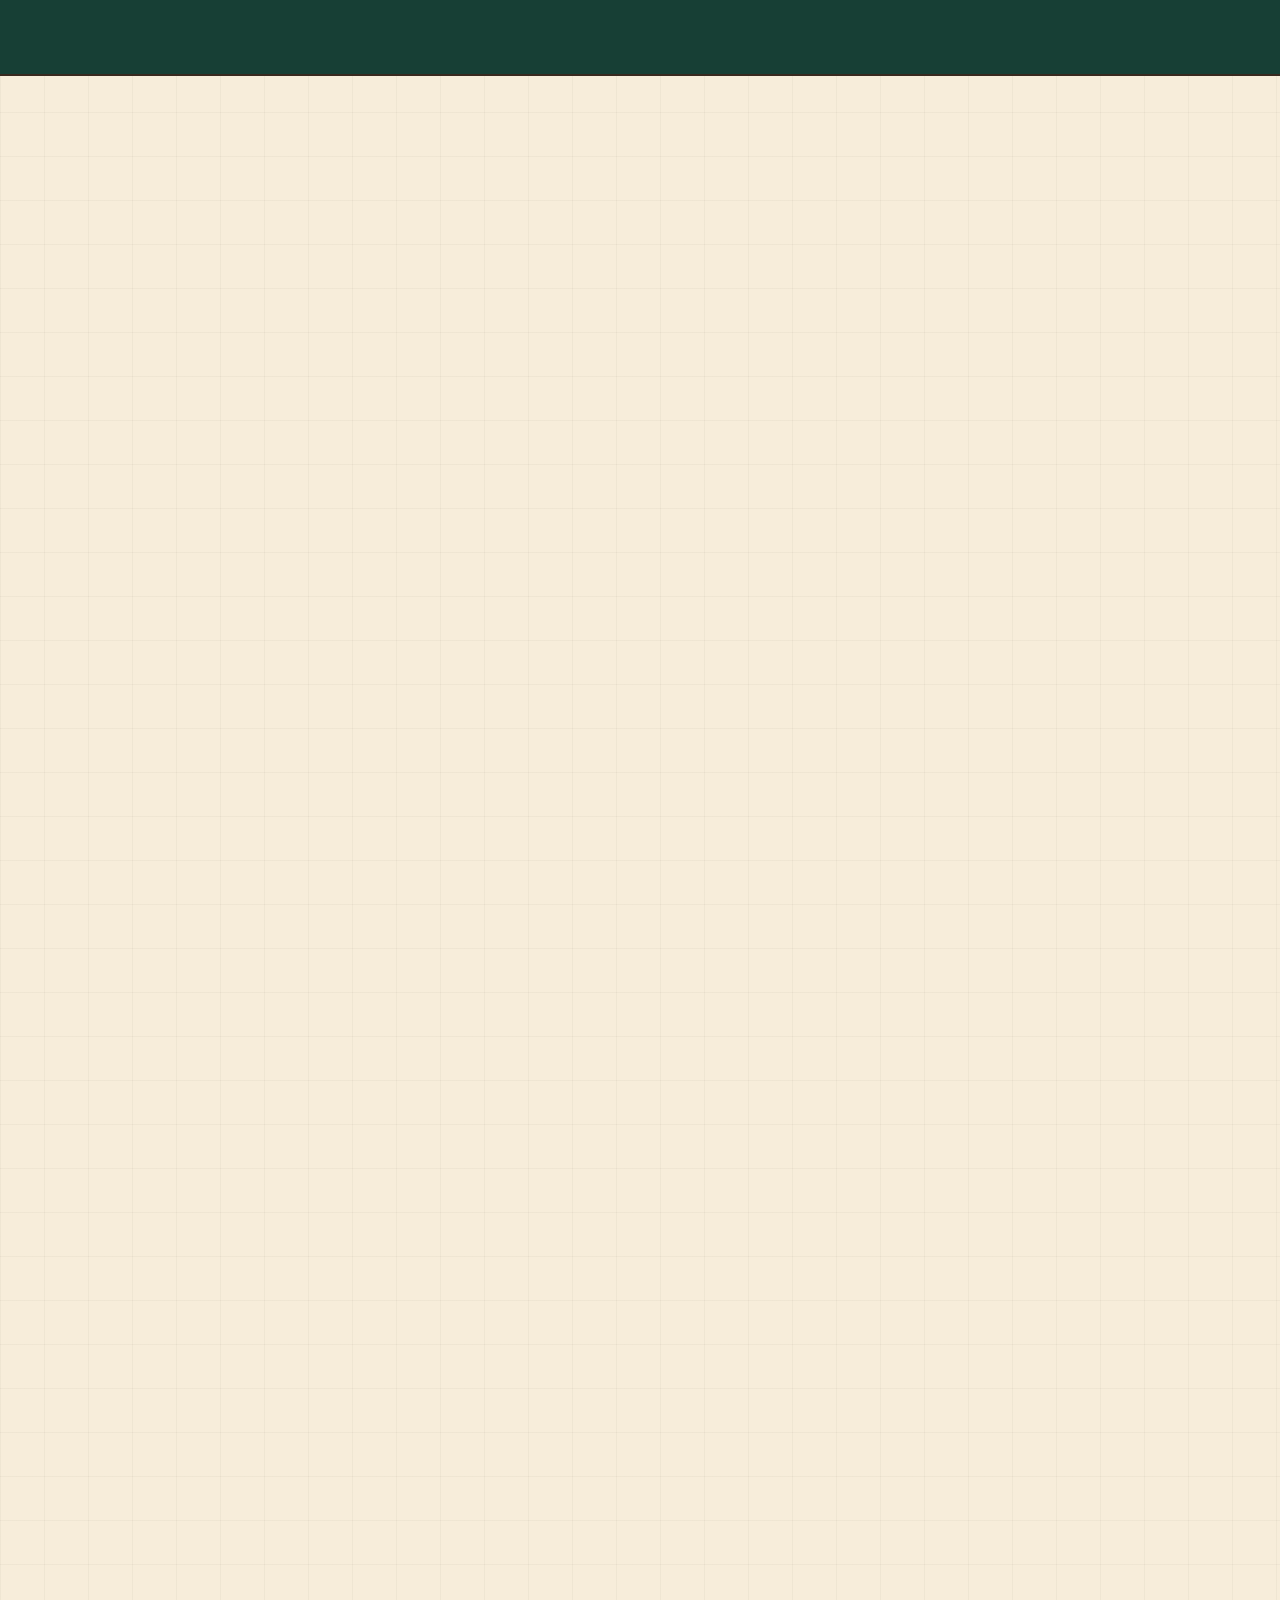
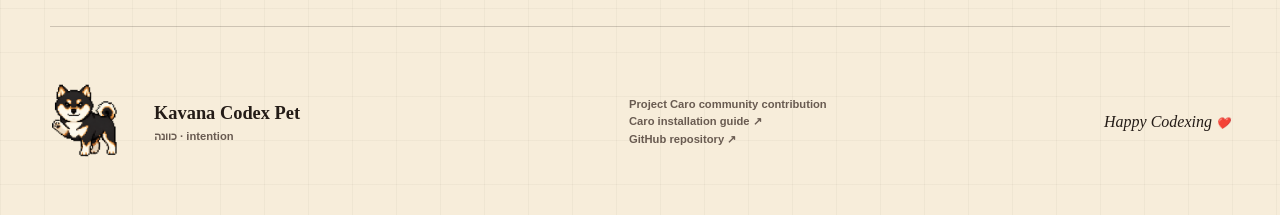
==== commit b500cc9b: "fix(site): prevent install step text overlap" ====
--- a/docs/index.html
+++ b/docs/index.html
@@ -150,9 +150,9 @@
         <h2 id="mobile-title">One selection,<br>two places to <em>wake her.</em></h2>
         <p>There is no separate phone package. Install and select Kavana on a supported Codex Desktop host, then connect that host to the ChatGPT mobile app using the same account.</p>
         <ol class="steps">
-          <li><span>1</span>Install Kavana into your desktop <code>.codex/pets</code> folder.</li>
-          <li><span>2</span>Select <code>custom:kavana</code> in Codex Desktop on the host.</li>
-          <li><span>3</span>Connect from ChatGPT mobile, then open the Remote tab for that host.</li>
+          <li><span>1</span><p>Install Kavana into your desktop <code>.codex/pets</code> folder.</p></li>
+          <li><span>2</span><p>Select <code>custom:kavana</code> in Codex Desktop on the host.</p></li>
+          <li><span>3</span><p>Connect from ChatGPT mobile, then open the Remote tab for that host.</p></li>
         </ol>
         <div class="inline-links">
           <a href="https://openai.com/index/work-with-codex-from-anywhere/">Codex mobile announcement</a>
--- a/docs/style.css
+++ b/docs/style.css
@@ -341,6 +341,7 @@
 .steps { display: grid; gap: .65rem; margin: 1.6rem 0; padding: 0; list-style: none; }
 .steps li { display: grid; grid-template-columns: 2rem 1fr; align-items: start; gap: .65rem; color: var(--muted); font-size: .86rem; }
 .steps li span { width: 1.65rem; height: 1.65rem; display: grid; place-items: center; border: 1.5px solid var(--line-strong); border-radius: 50%; background: var(--sun); color: var(--ink); font-size: .7rem; font-weight: 900; }
+.steps li p { min-width: 0; margin: 0; overflow-wrap: anywhere; }
 .steps code { font-family: var(--mono); font-size: .8em; }
 .inline-links { display: flex; flex-wrap: wrap; gap: .45rem; }
 .inline-links a { padding: .55rem .75rem; border: 1px solid var(--line); border-radius: 999px; background: rgba(255,255,255,.5); font-size: .72rem; font-weight: 800; text-decoration: none; }
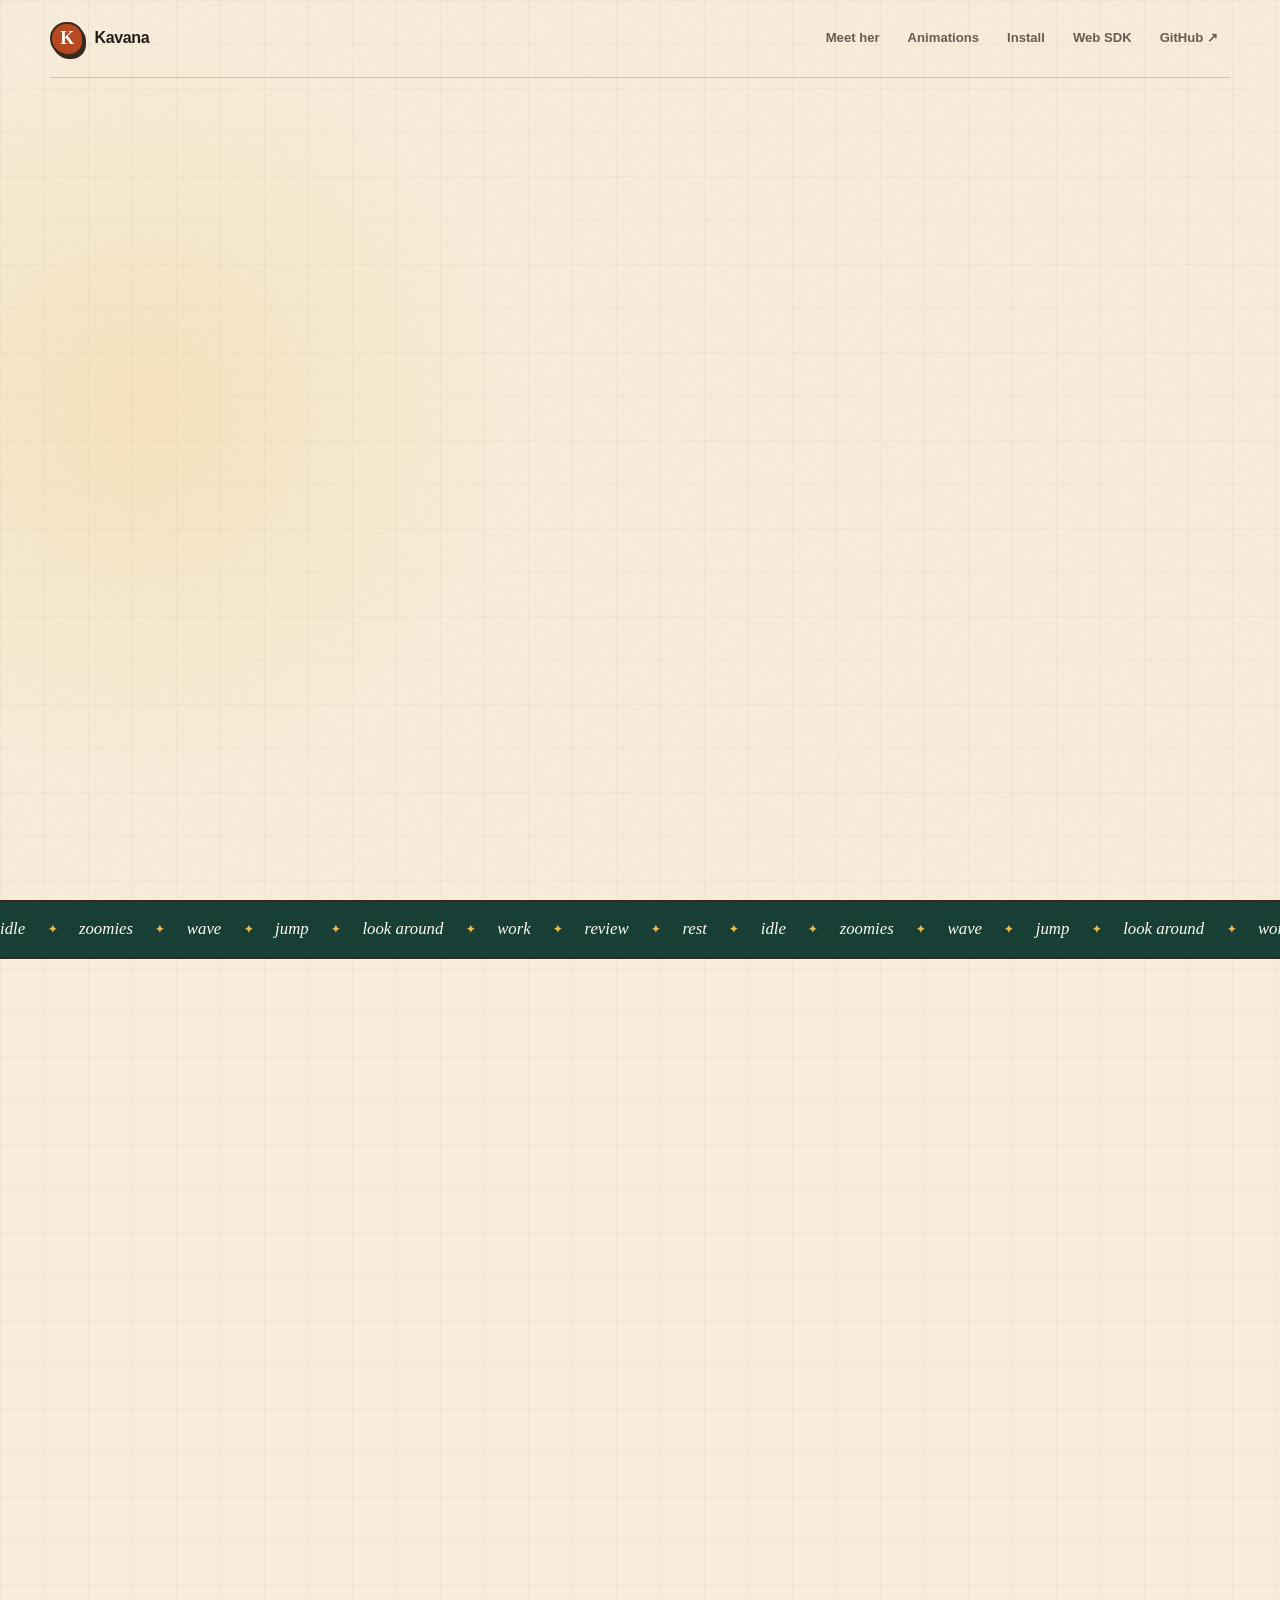
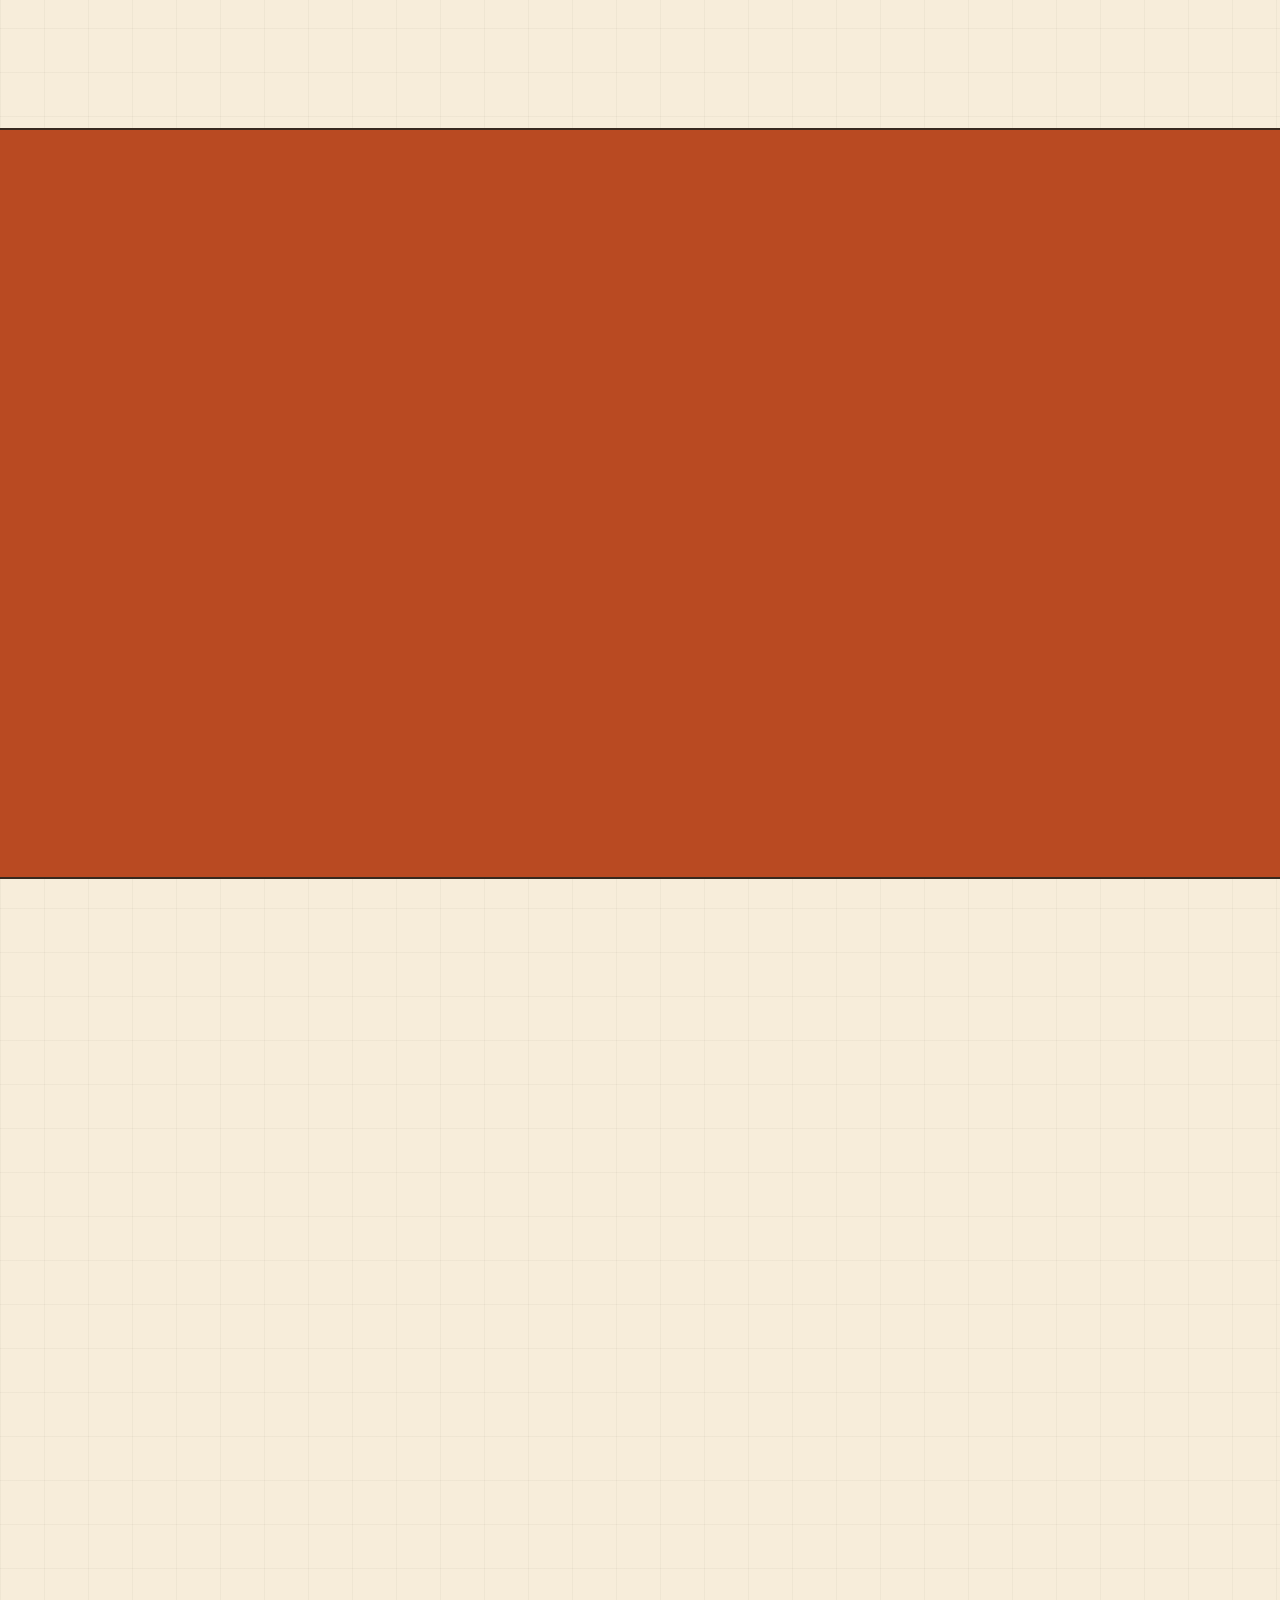
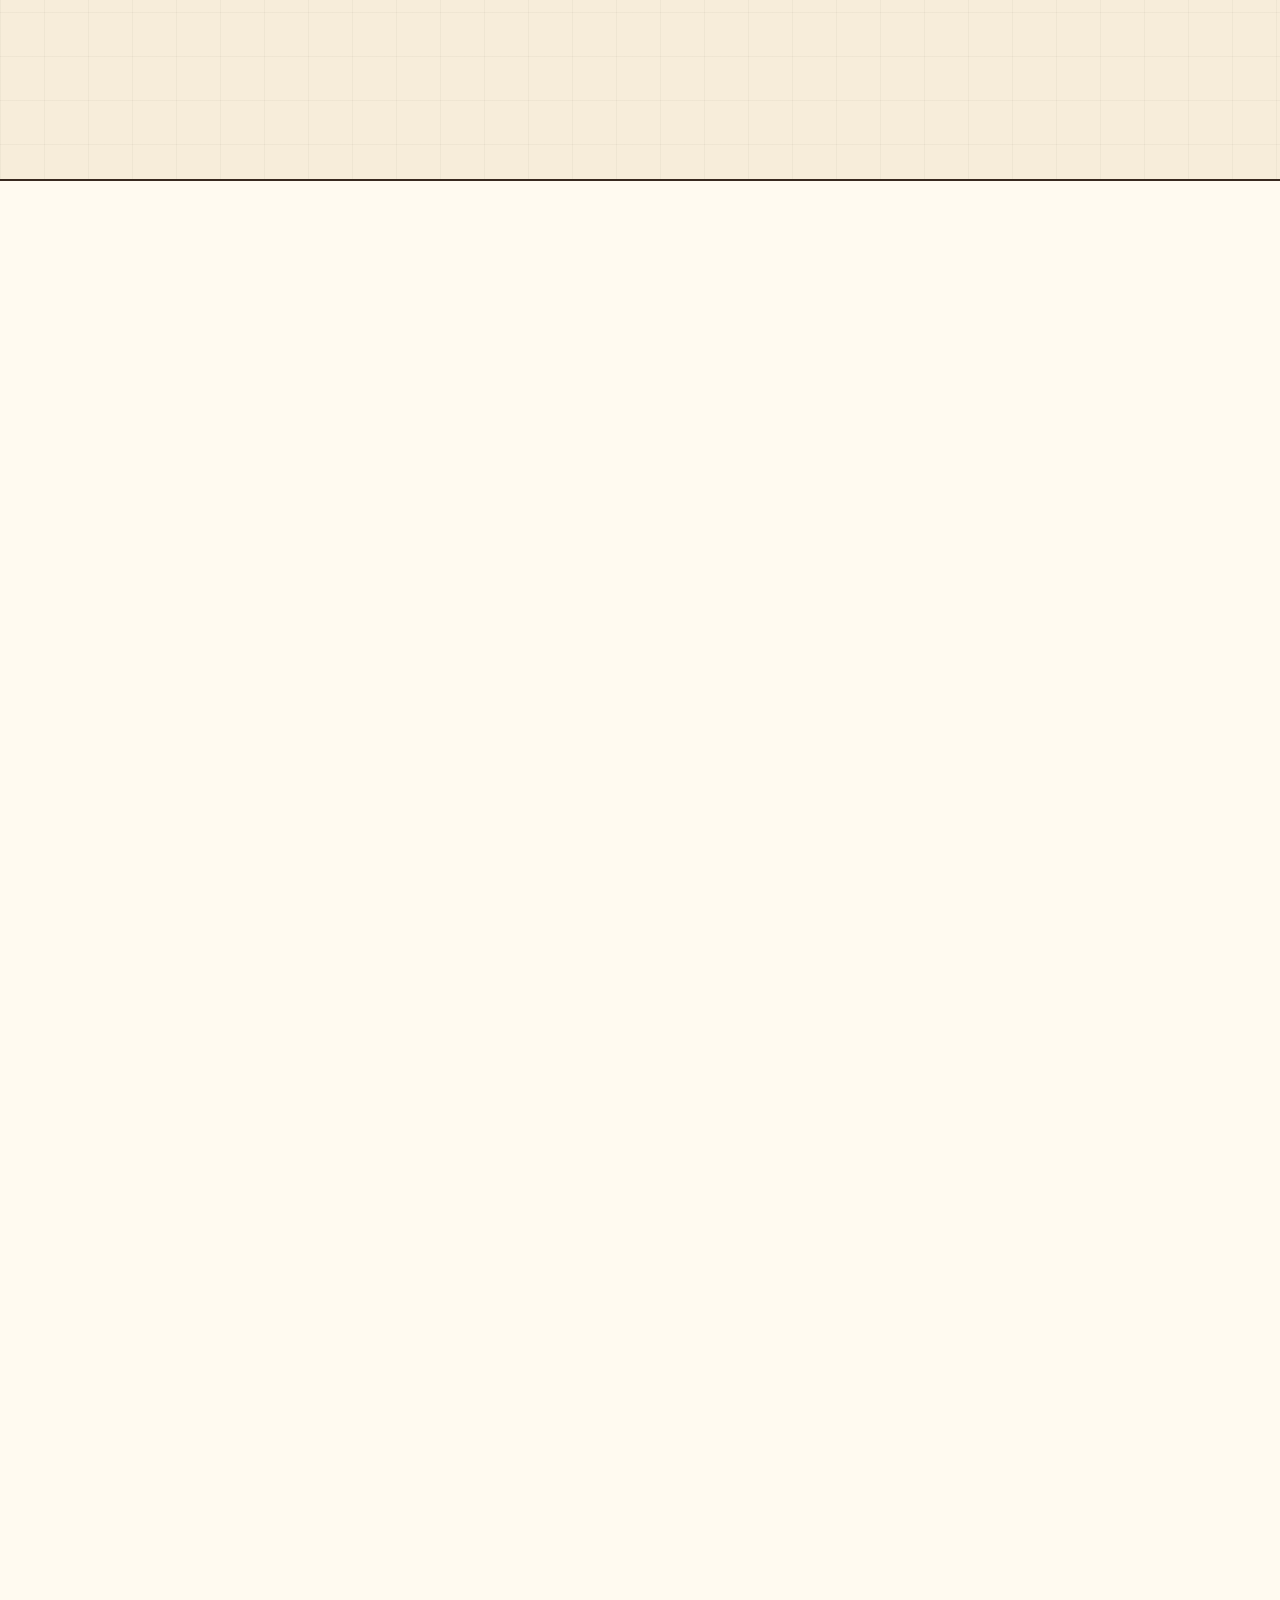
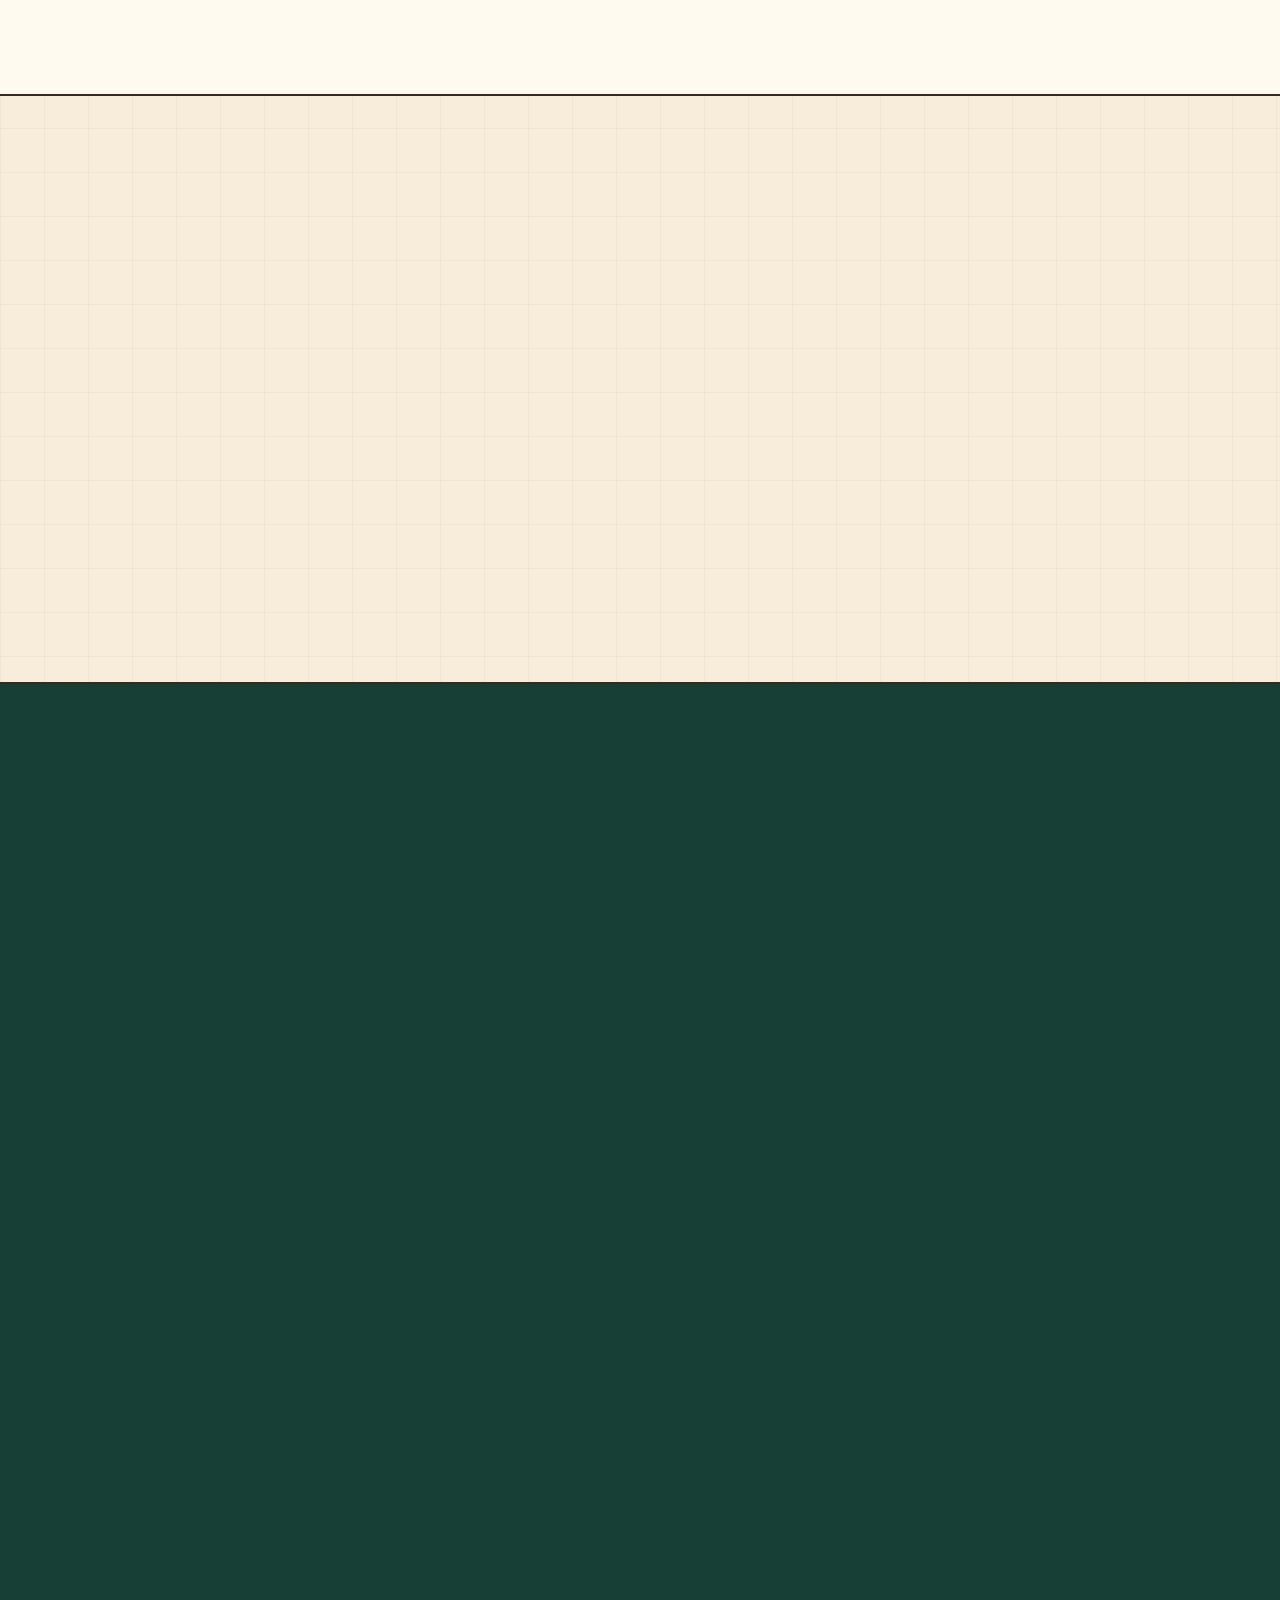
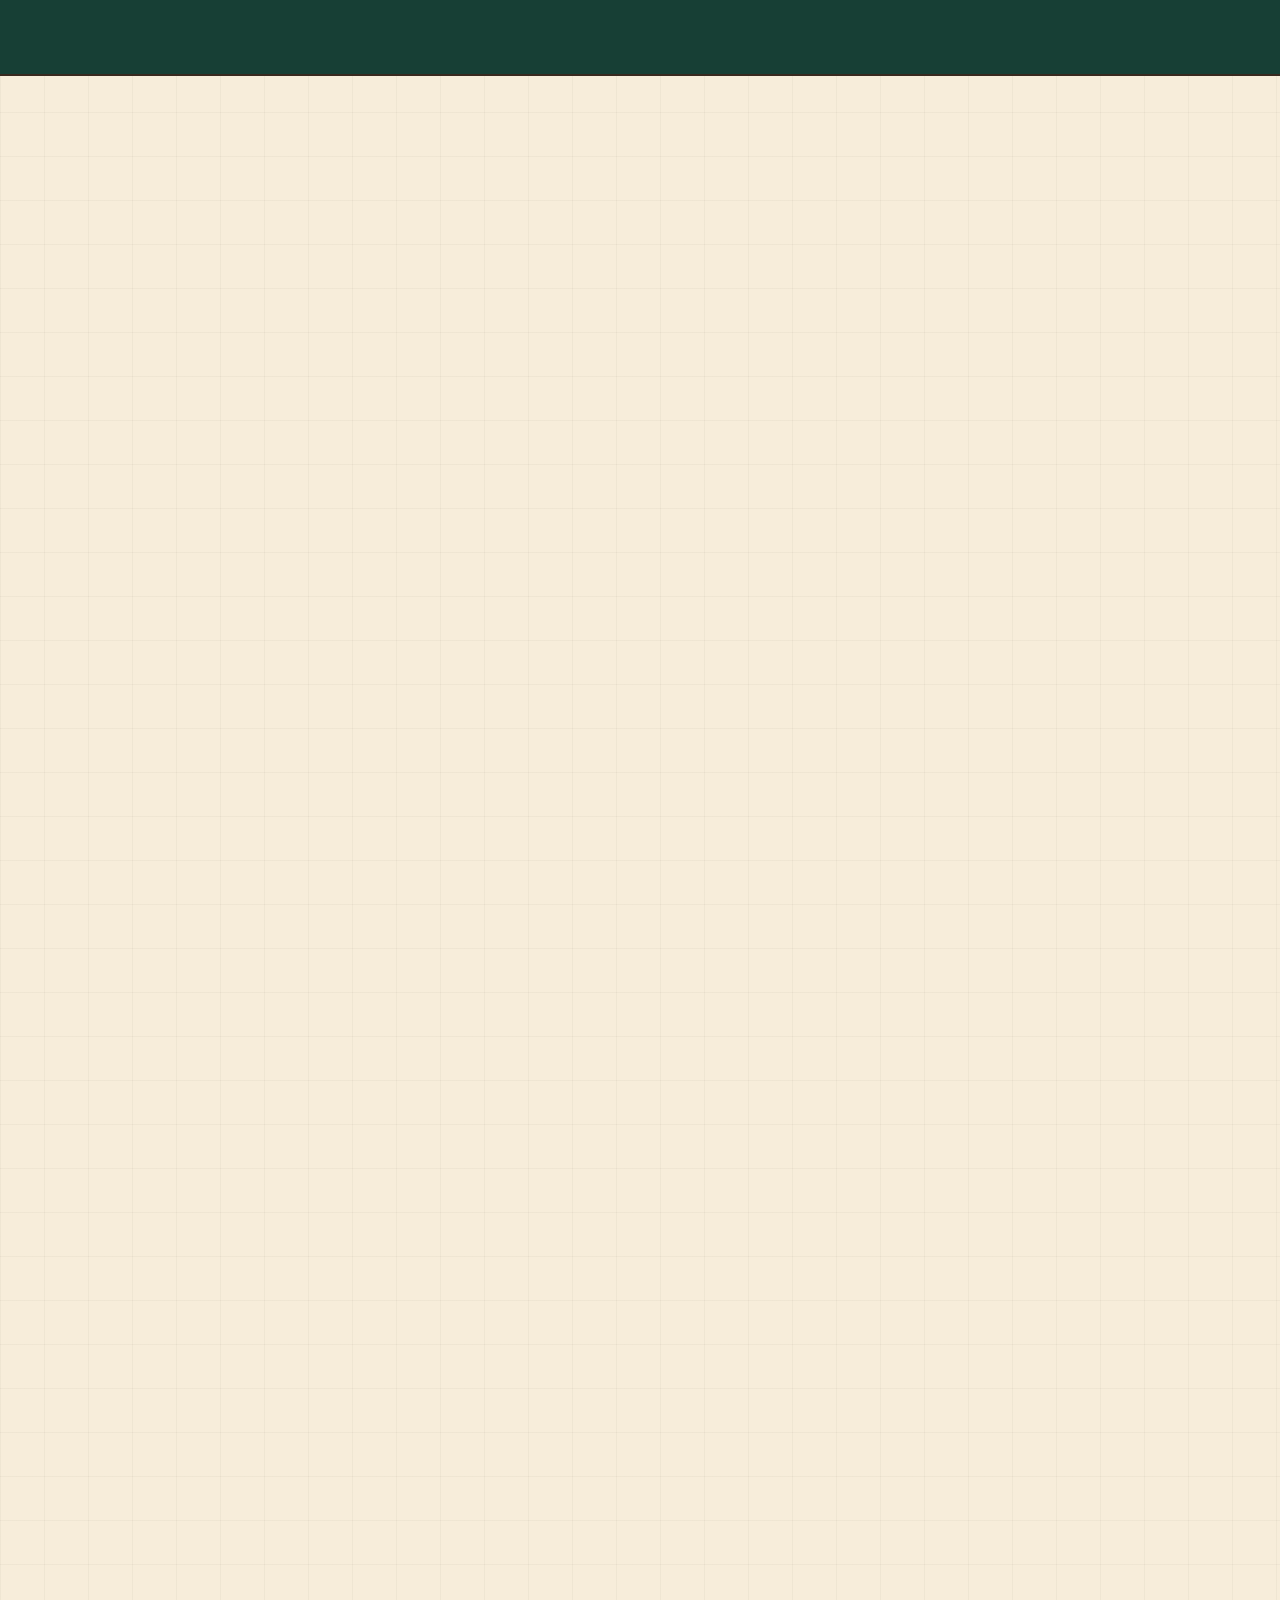
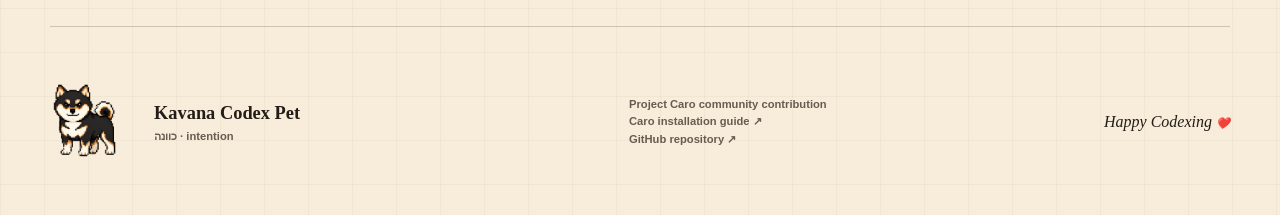
==== commit f8f9f1df: "fix(site): activate explicit persistent roaming" ====
--- a/docs/index.html
+++ b/docs/index.html
@@ -308,8 +308,8 @@
         <p class="eyebrow">Codex Pet Web SDK</p>
         <h2 id="sdk-title">Kavana can visit<br><em>any website.</em></h2>
         <p>The reusable companion behind this live card accepts any valid Codex <code>pet.json</code> and transparent atlas. Install the npm package, use one custom element, or hand the hosted skill to a coding agent.</p>
-        <pre><code>&lt;script src="https://unpkg.com/codex-pet-companion@0.2.0/dist/codex-pet-companion.global.js"
-  integrity="sha384-SgmWdXBrWbTzInIB9a/nFYUPqB8DzfB+WDQl5wneLvUHw/L7BWcWSwwp2UZ6/UKV"
+        <pre><code>&lt;script src="https://unpkg.com/codex-pet-companion@0.3.1/dist/codex-pet-companion.global.js"
+  integrity="sha384-HCdZidL2jzxEW9SQR6w9TAZGehFjyRvAFQwUvc+nBeiFZdpNVy5sSRFZtQRZD4II"
   crossorigin="anonymous"&gt;&lt;/script&gt;
 &lt;codex-pet-companion&gt;&lt;/codex-pet-companion&gt;</code></pre>
         <p class="sdk-network-note"><strong>CDN quick-start:</strong> the bare element loads Kavana’s default manifest and atlas from unpkg. For strict-CSP self-hosting, host all three files and set <code>manifest-url</code> plus <code>atlas-url</code> explicitly, as this live card does.</p>
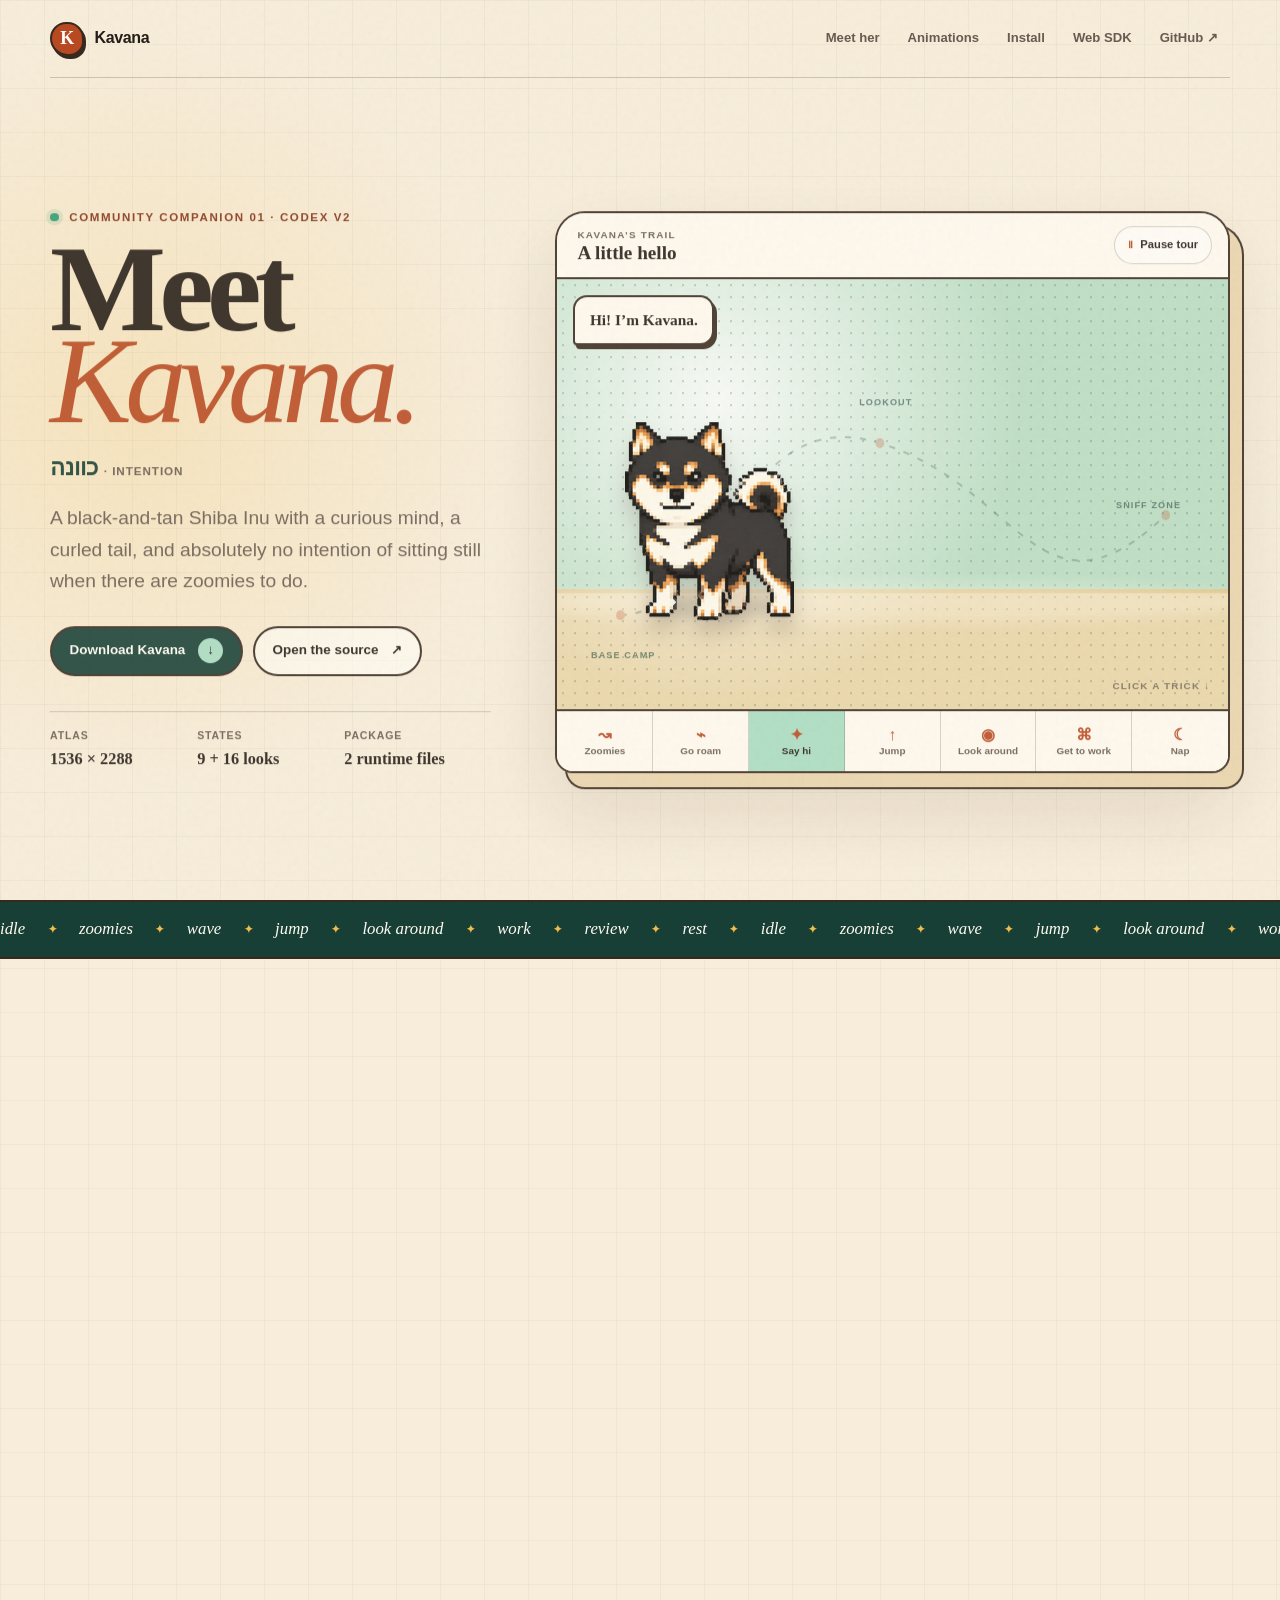
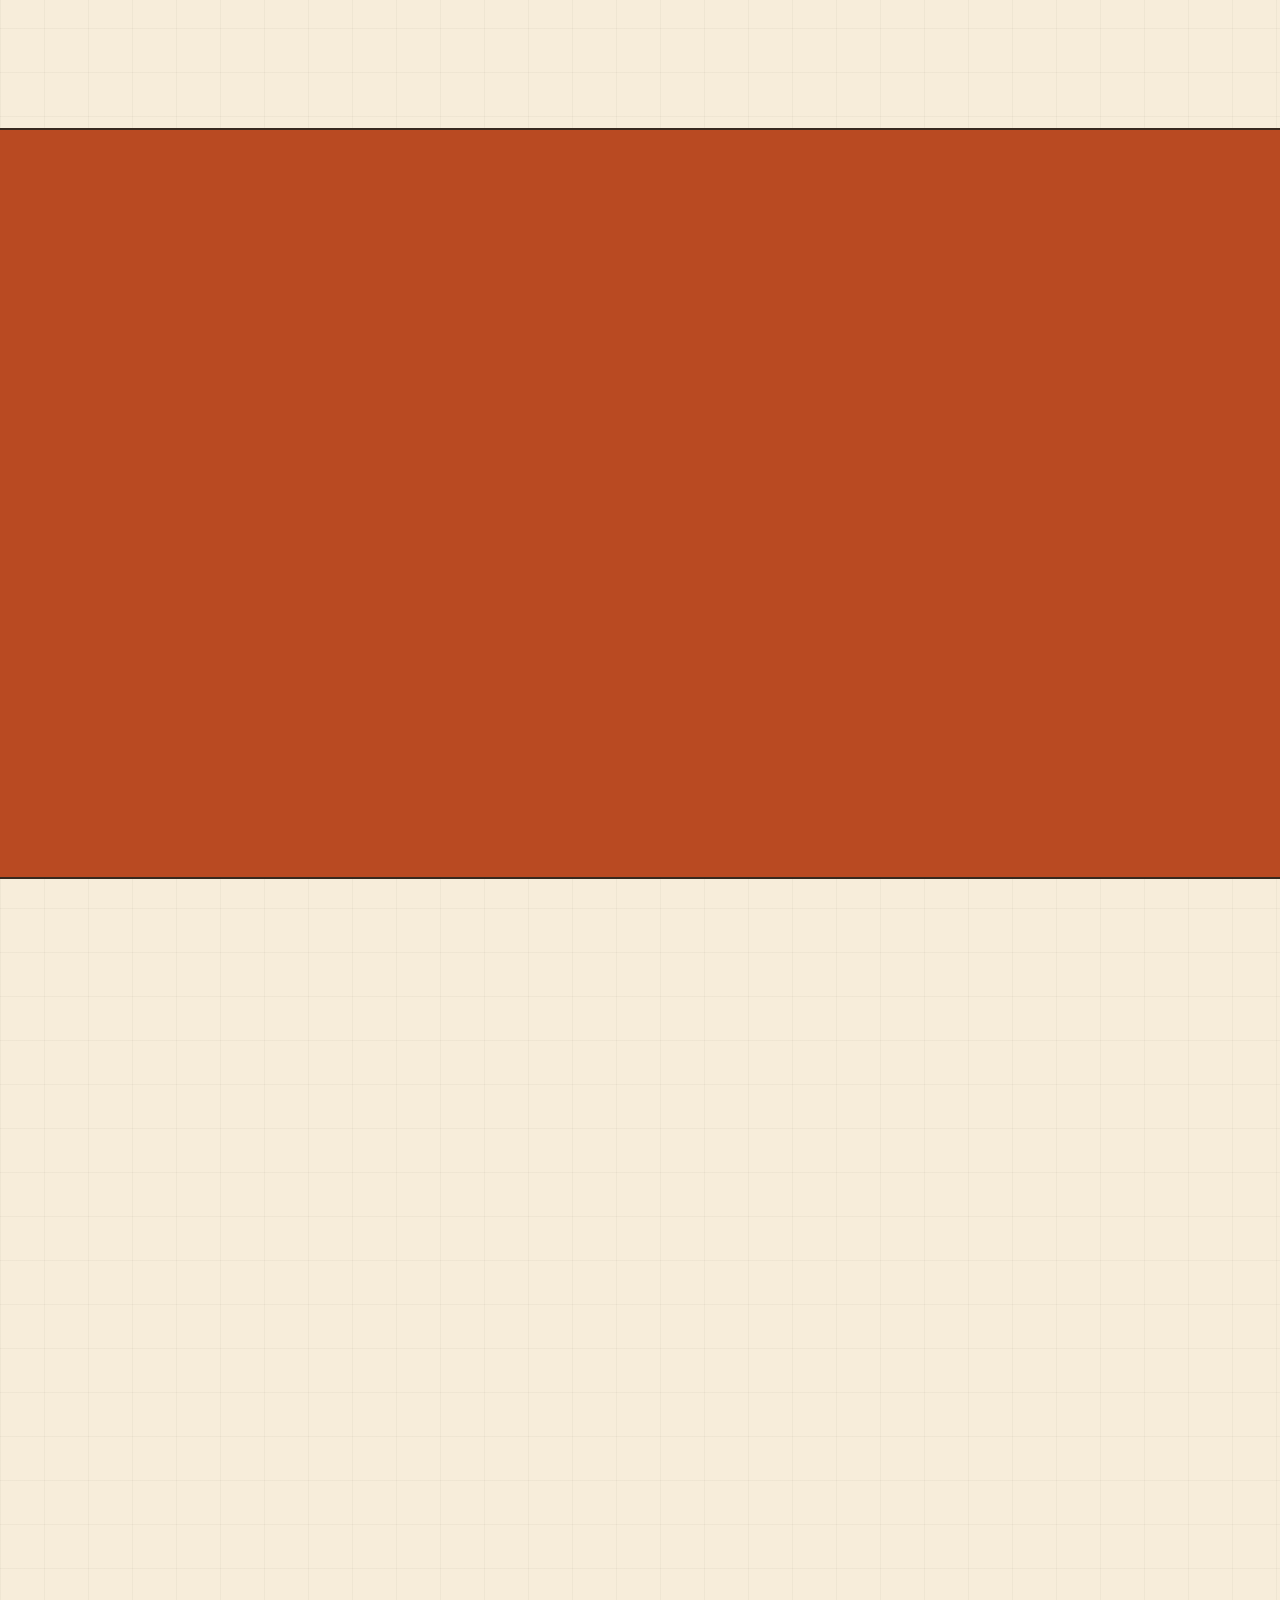
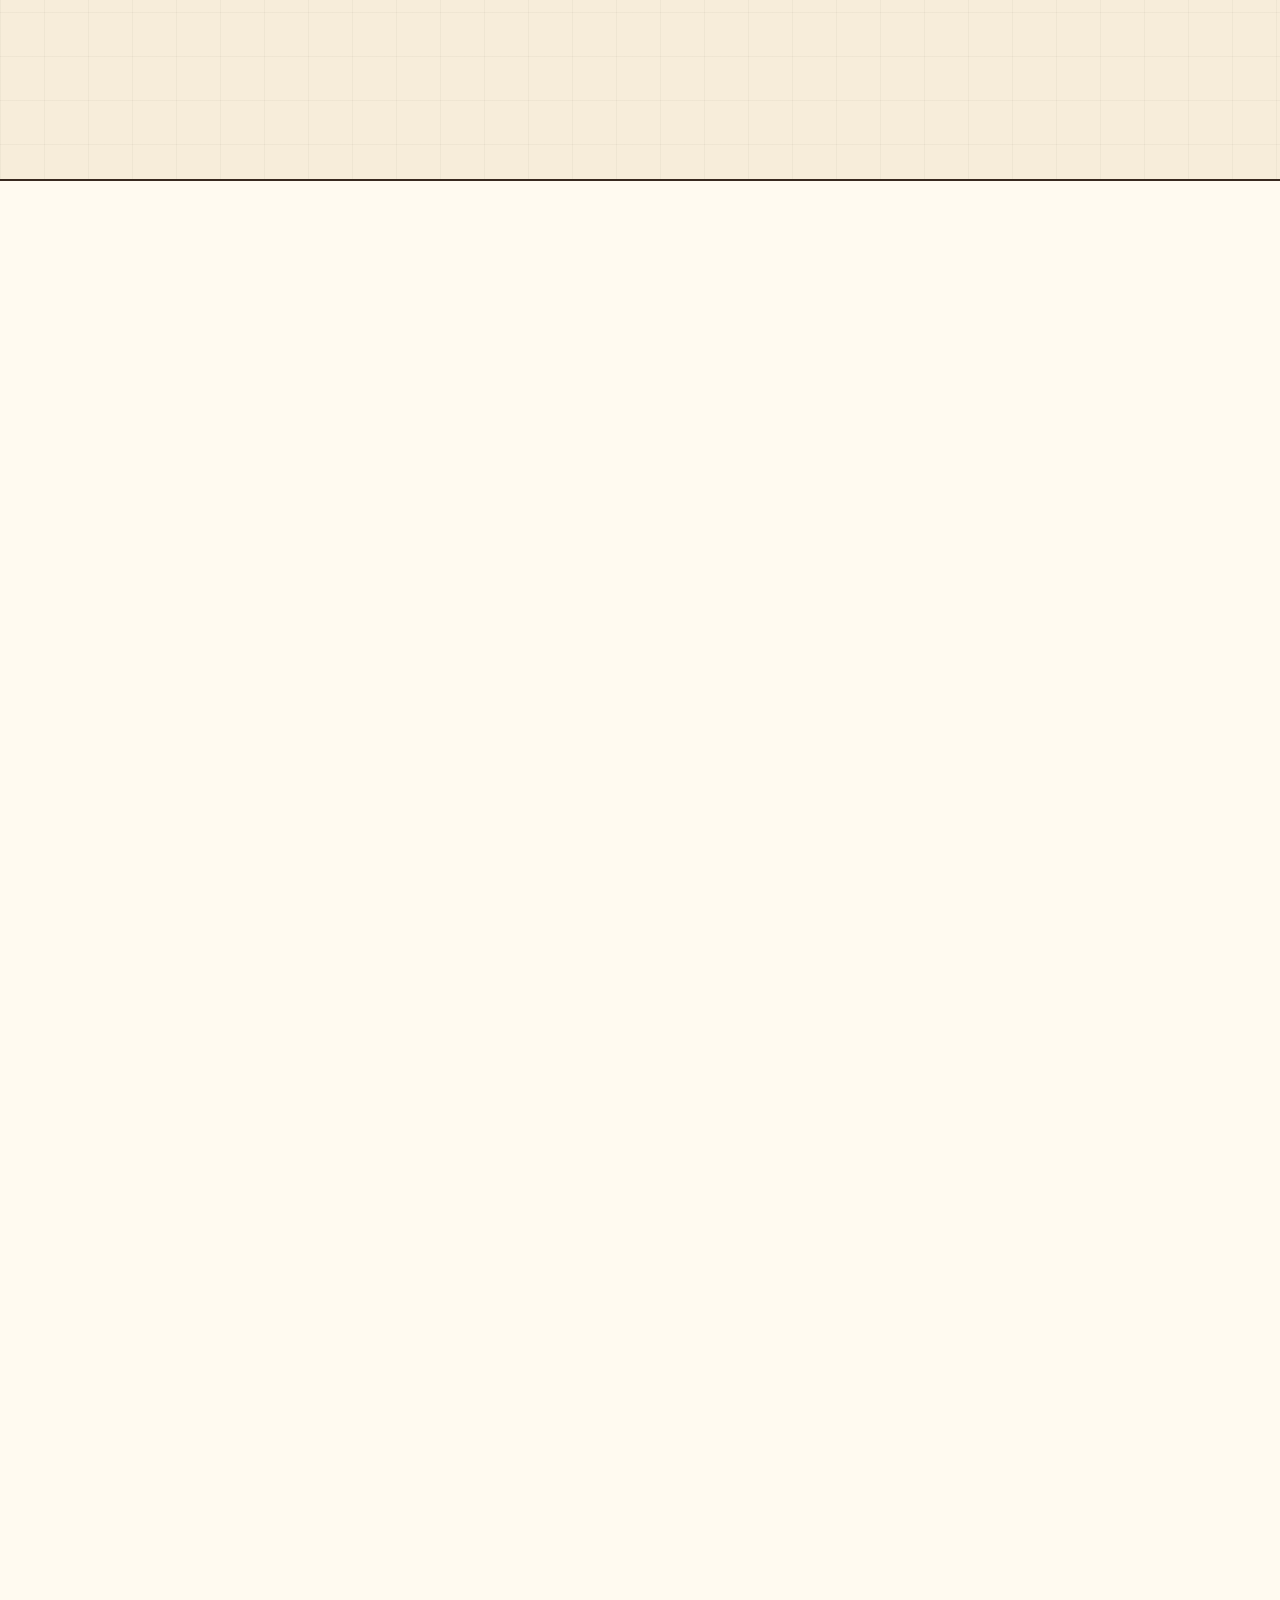
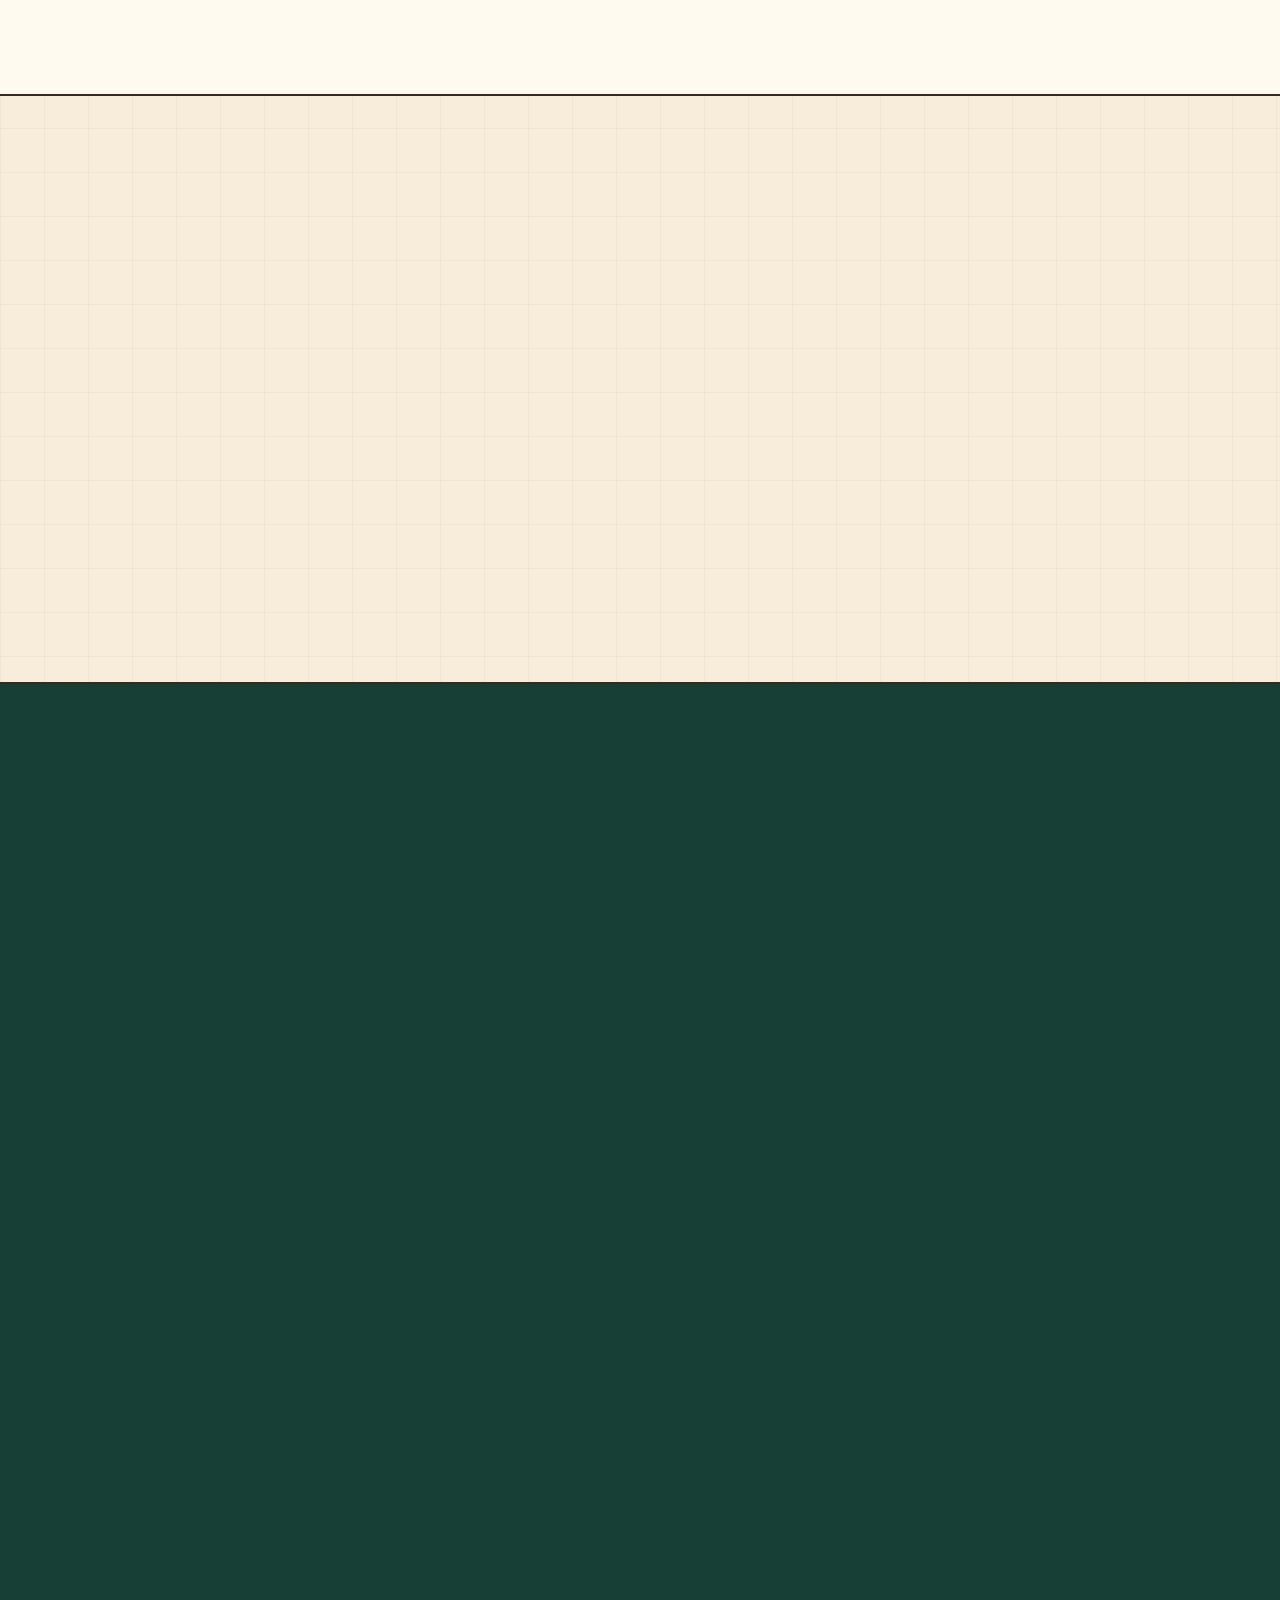
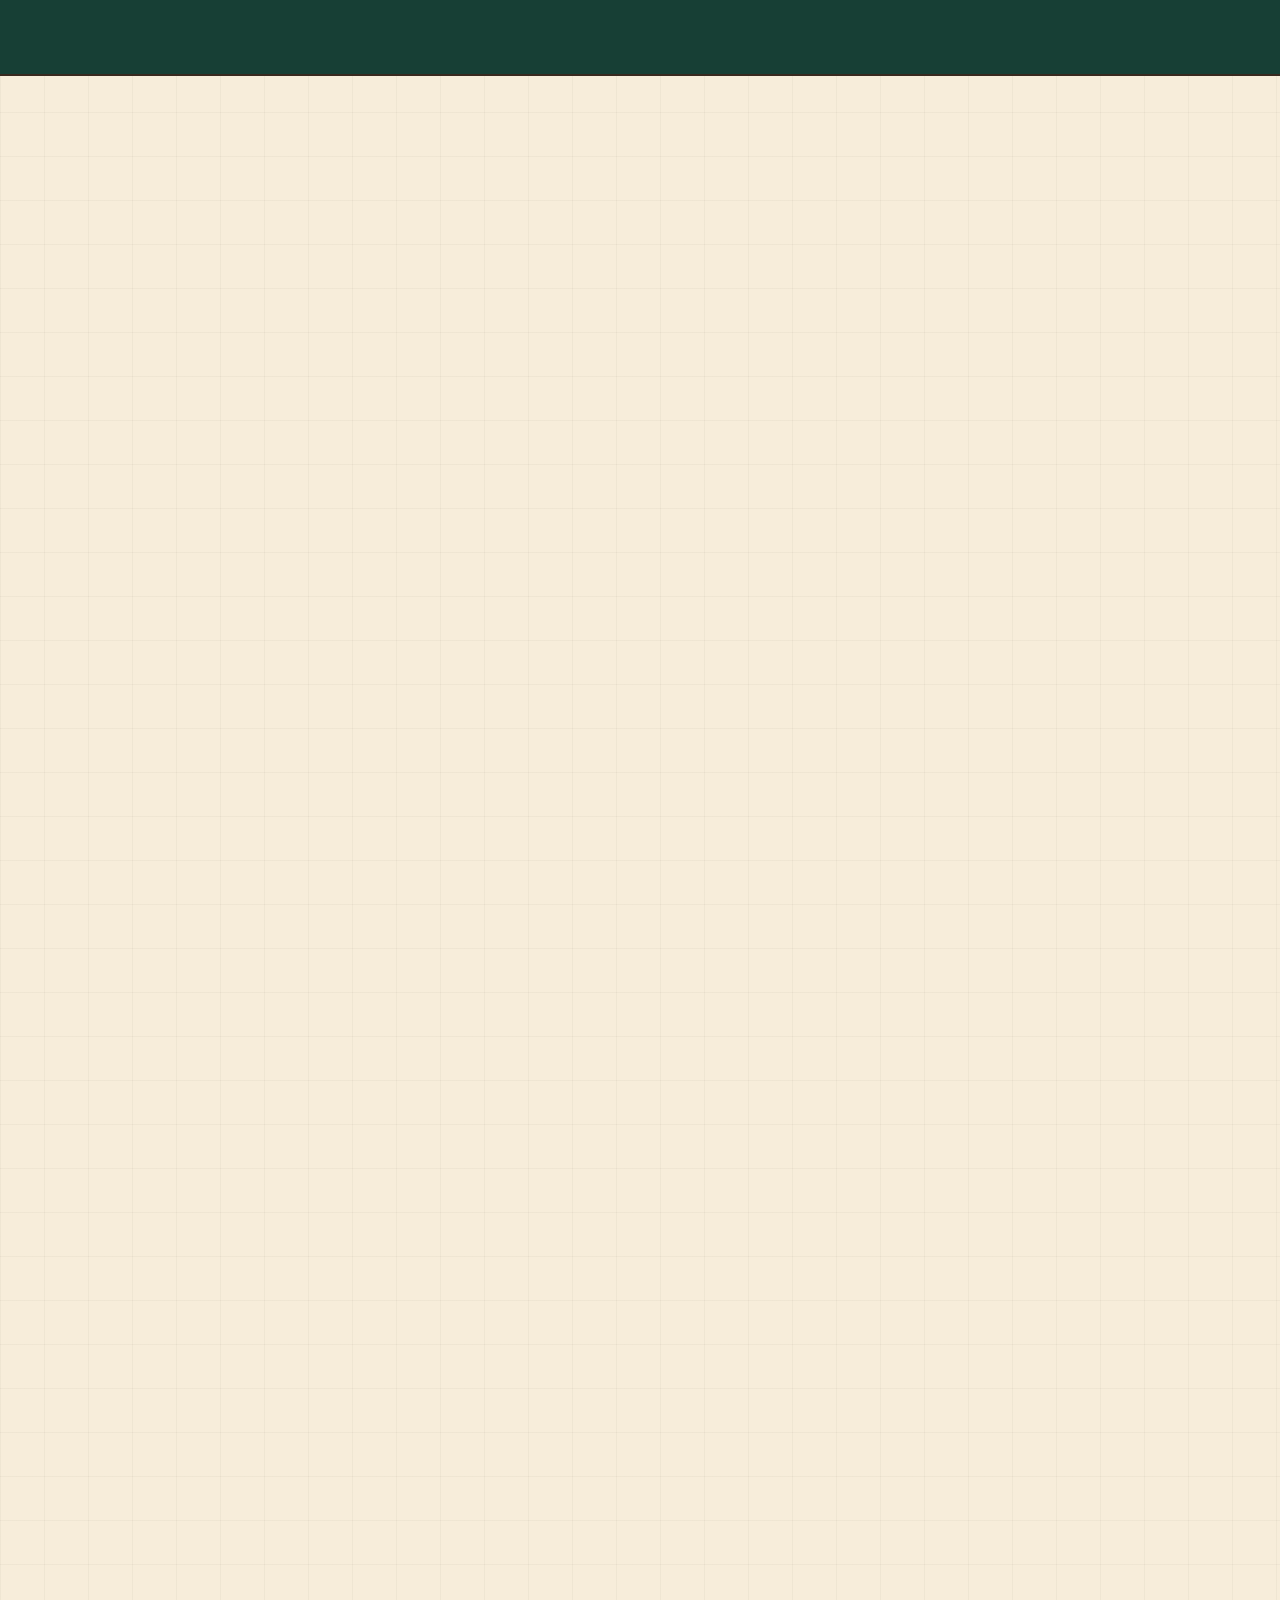
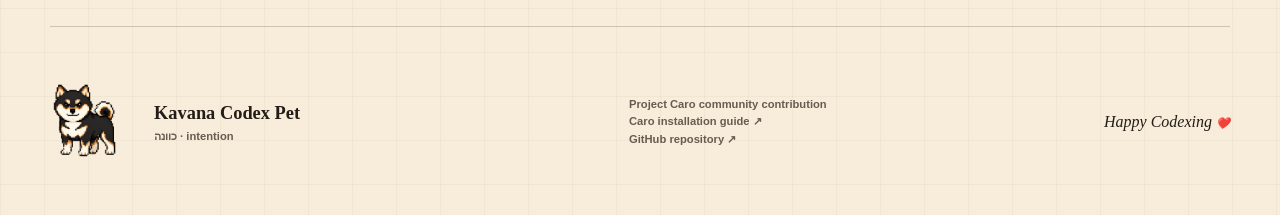
==== commit 8cadaab5: "feat(site): redirect legacy host to kavana.pet" ====
--- a/docs/index.html
+++ b/docs/index.html
@@ -9,18 +9,18 @@
   <meta name="robots" content="index,follow,max-image-preview:large">
   <meta name="referrer" content="strict-origin-when-cross-origin">
   <meta http-equiv="Content-Security-Policy" content="default-src 'self'; base-uri 'self'; object-src 'none'; img-src 'self' data:; media-src 'self'; style-src 'self'; script-src 'self'; connect-src 'self'; form-action 'self'; upgrade-insecure-requests">
-  <link rel="canonical" href="https://kavana.caro.sh/">
+  <link rel="canonical" href="https://kavana.pet/">
   <meta property="og:type" content="website">
   <meta property="og:site_name" content="Kavana Codex Pet">
   <meta property="og:title" content="Kavana · An interactive Codex pet">
   <meta property="og:description" content="Give Kavana the zoomies, let her roam, inspect all ten animation families, and bring this community-made Shiba Inu into Codex Desktop.">
-  <meta property="og:url" content="https://kavana.caro.sh/">
-  <meta property="og:image" content="https://kavana.caro.sh/assets/canonical-base.png">
+  <meta property="og:url" content="https://kavana.pet/">
+  <meta property="og:image" content="https://kavana.pet/assets/canonical-base.png">
   <meta property="og:image:alt" content="Kavana, a pixel-art black-and-tan Shiba Inu Codex pet">
   <meta name="twitter:card" content="summary_large_image">
   <meta name="twitter:title" content="Kavana · An interactive Codex pet">
   <meta name="twitter:description" content="A community-made v2 Codex pet with zoomies, roaming, sixteen look directions, and a complete public package.">
-  <meta name="twitter:image" content="https://kavana.caro.sh/assets/canonical-base.png">
+  <meta name="twitter:image" content="https://kavana.pet/assets/canonical-base.png">
   <title>Kavana · Interactive Codex Pet</title>
   <link rel="icon" type="image/png" href="favicon-96x96.png" sizes="96x96">
   <link rel="shortcut icon" href="favicon.ico">
@@ -314,7 +314,7 @@
 &lt;codex-pet-companion&gt;&lt;/codex-pet-companion&gt;</code></pre>
         <p class="sdk-network-note"><strong>CDN quick-start:</strong> the bare element loads Kavana’s default manifest and atlas from unpkg. For strict-CSP self-hosting, host all three files and set <code>manifest-url</code> plus <code>atlas-url</code> explicitly, as this live card does.</p>
         <div class="inline-links">
-          <a href="https://pets.caro.sh">Try the SDK field guide</a>
+          <a href="https://codexpet.dev">Try the SDK field guide</a>
           <a href="https://github.com/wildcard/codex-pet-companion">Open the SDK source</a>
         </div>
       </div>
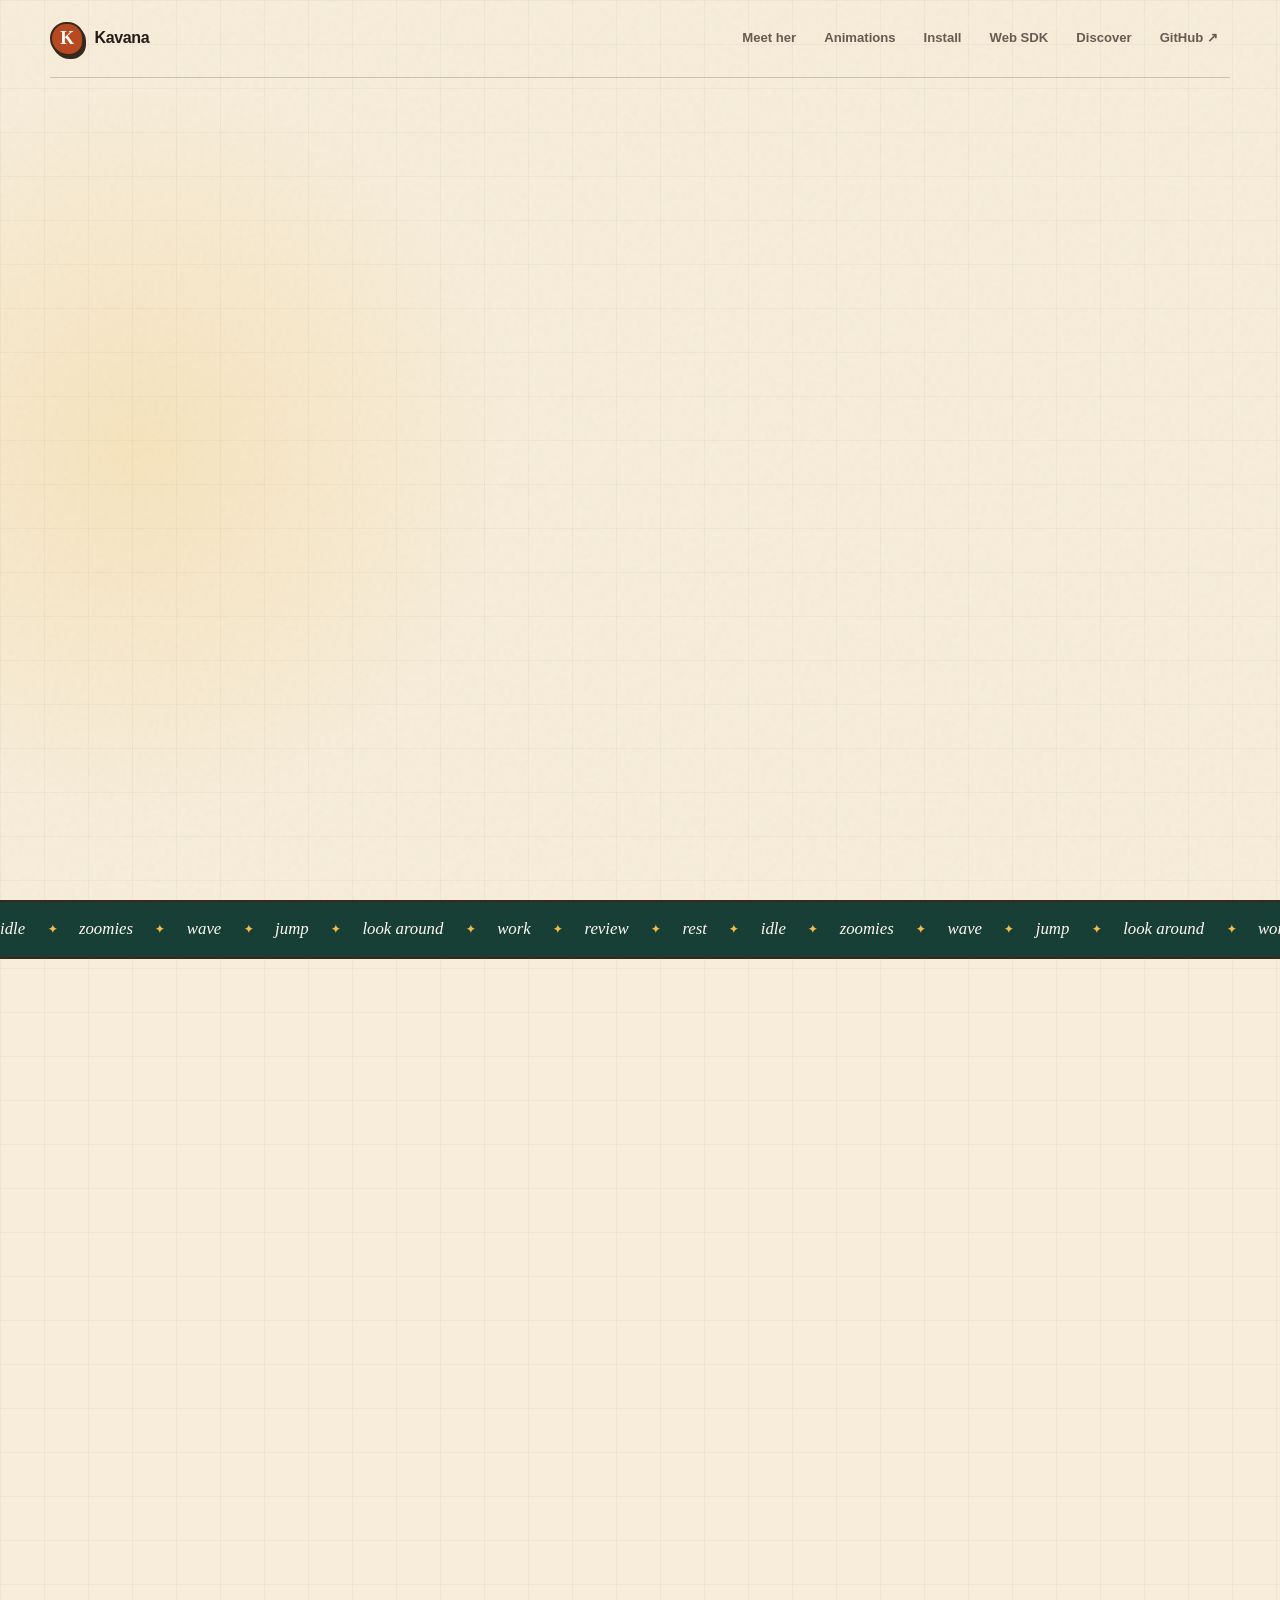
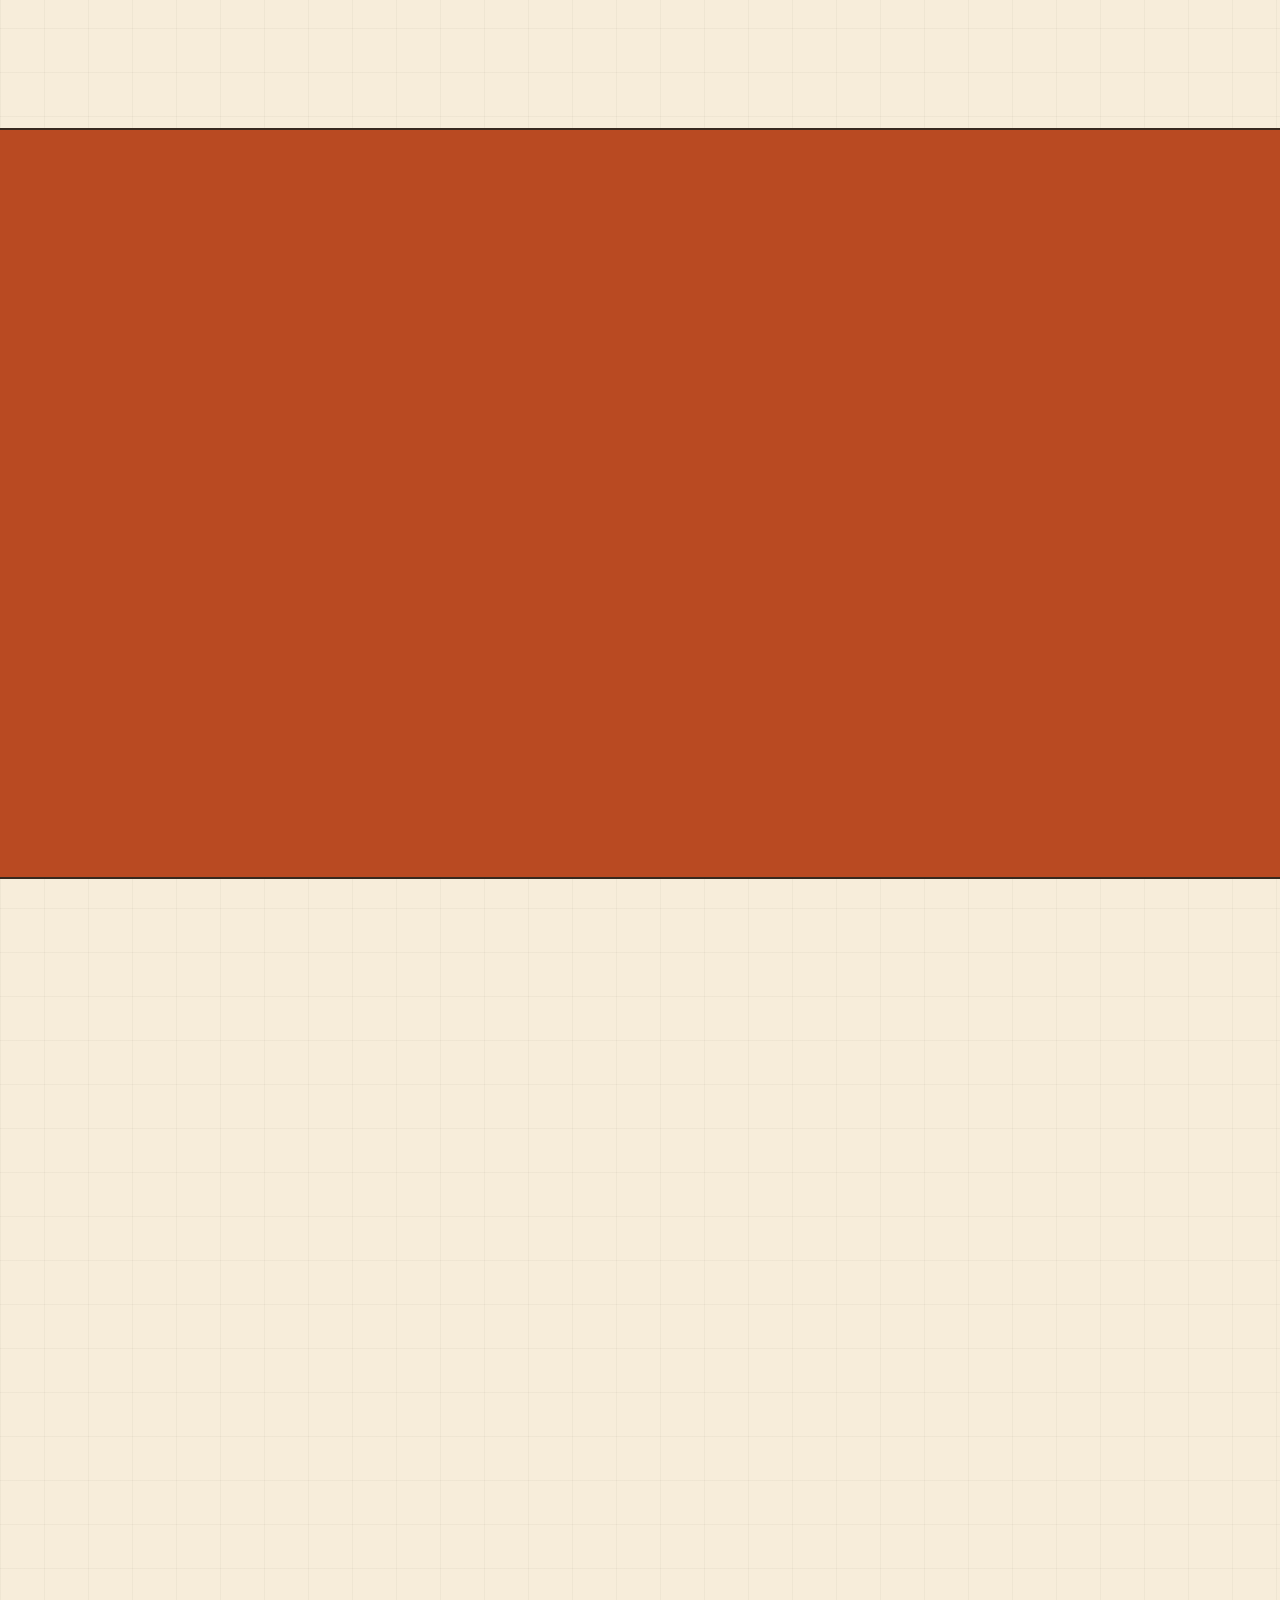
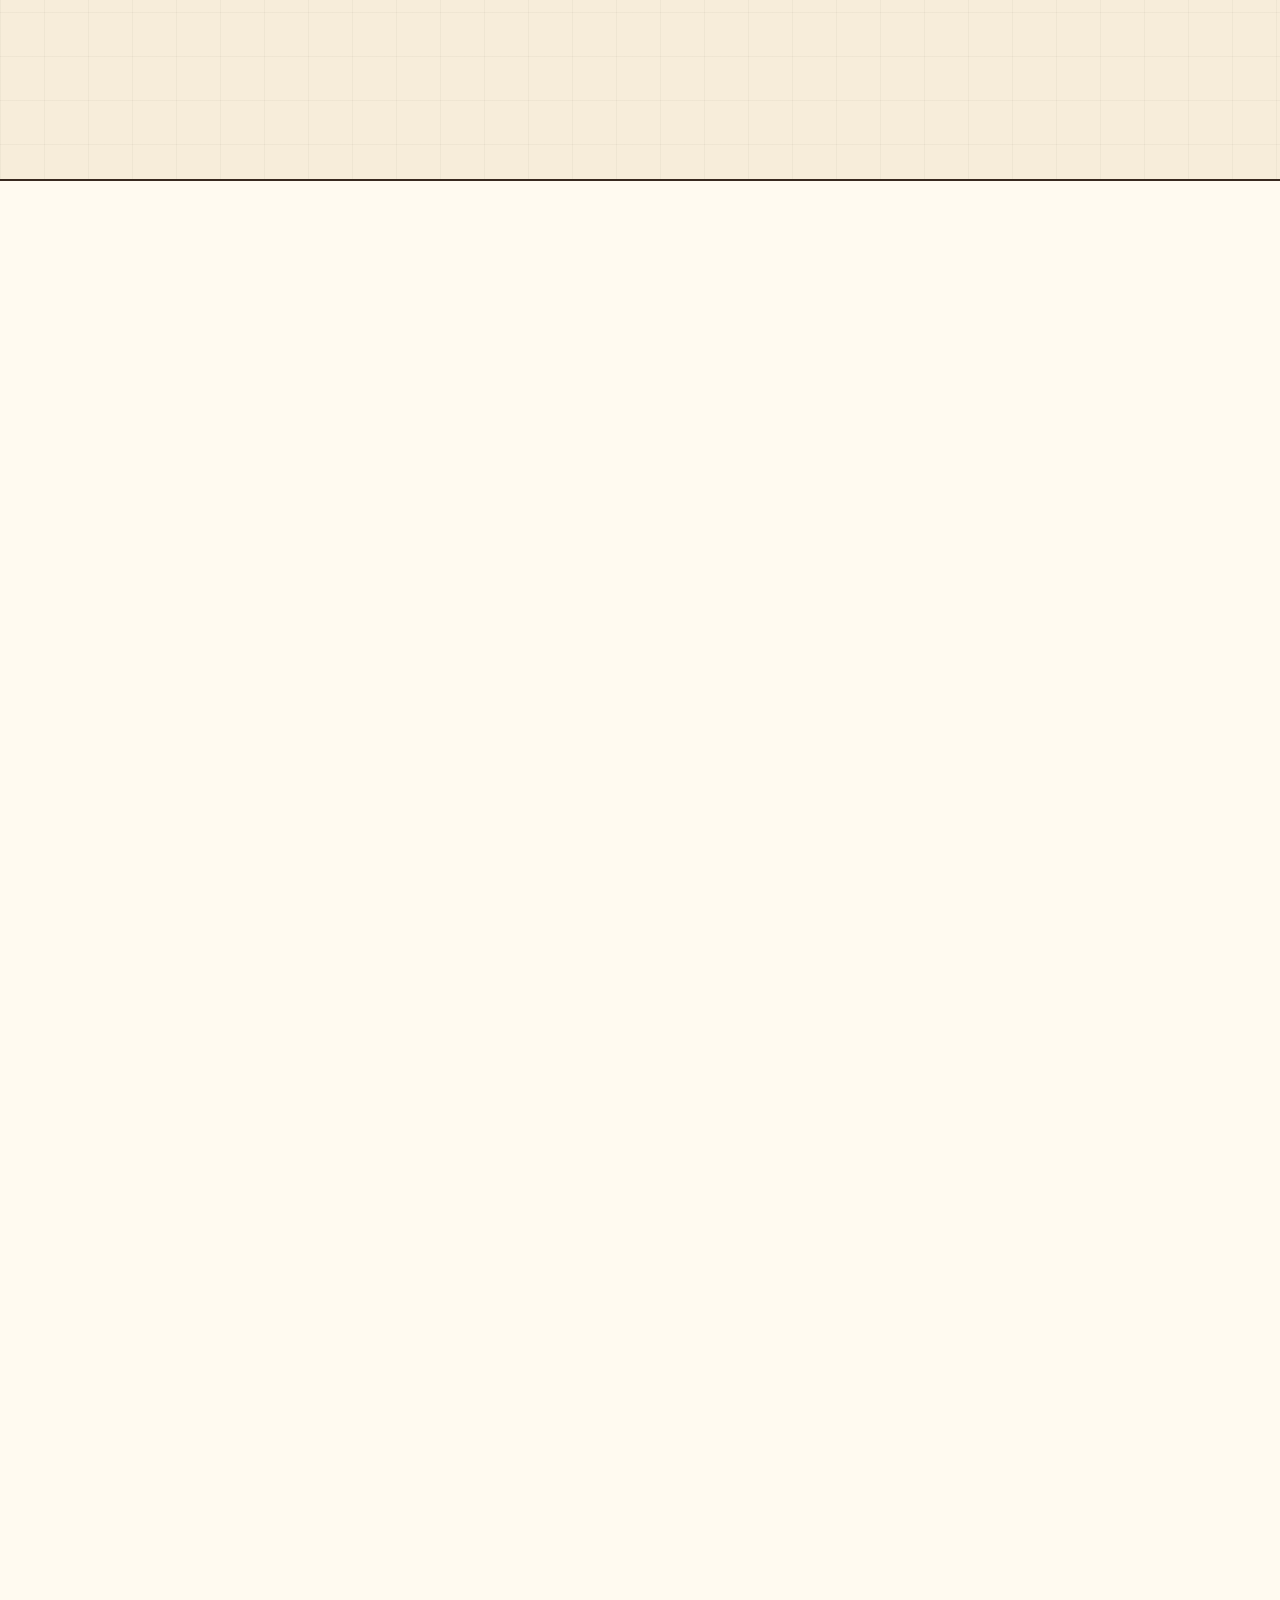
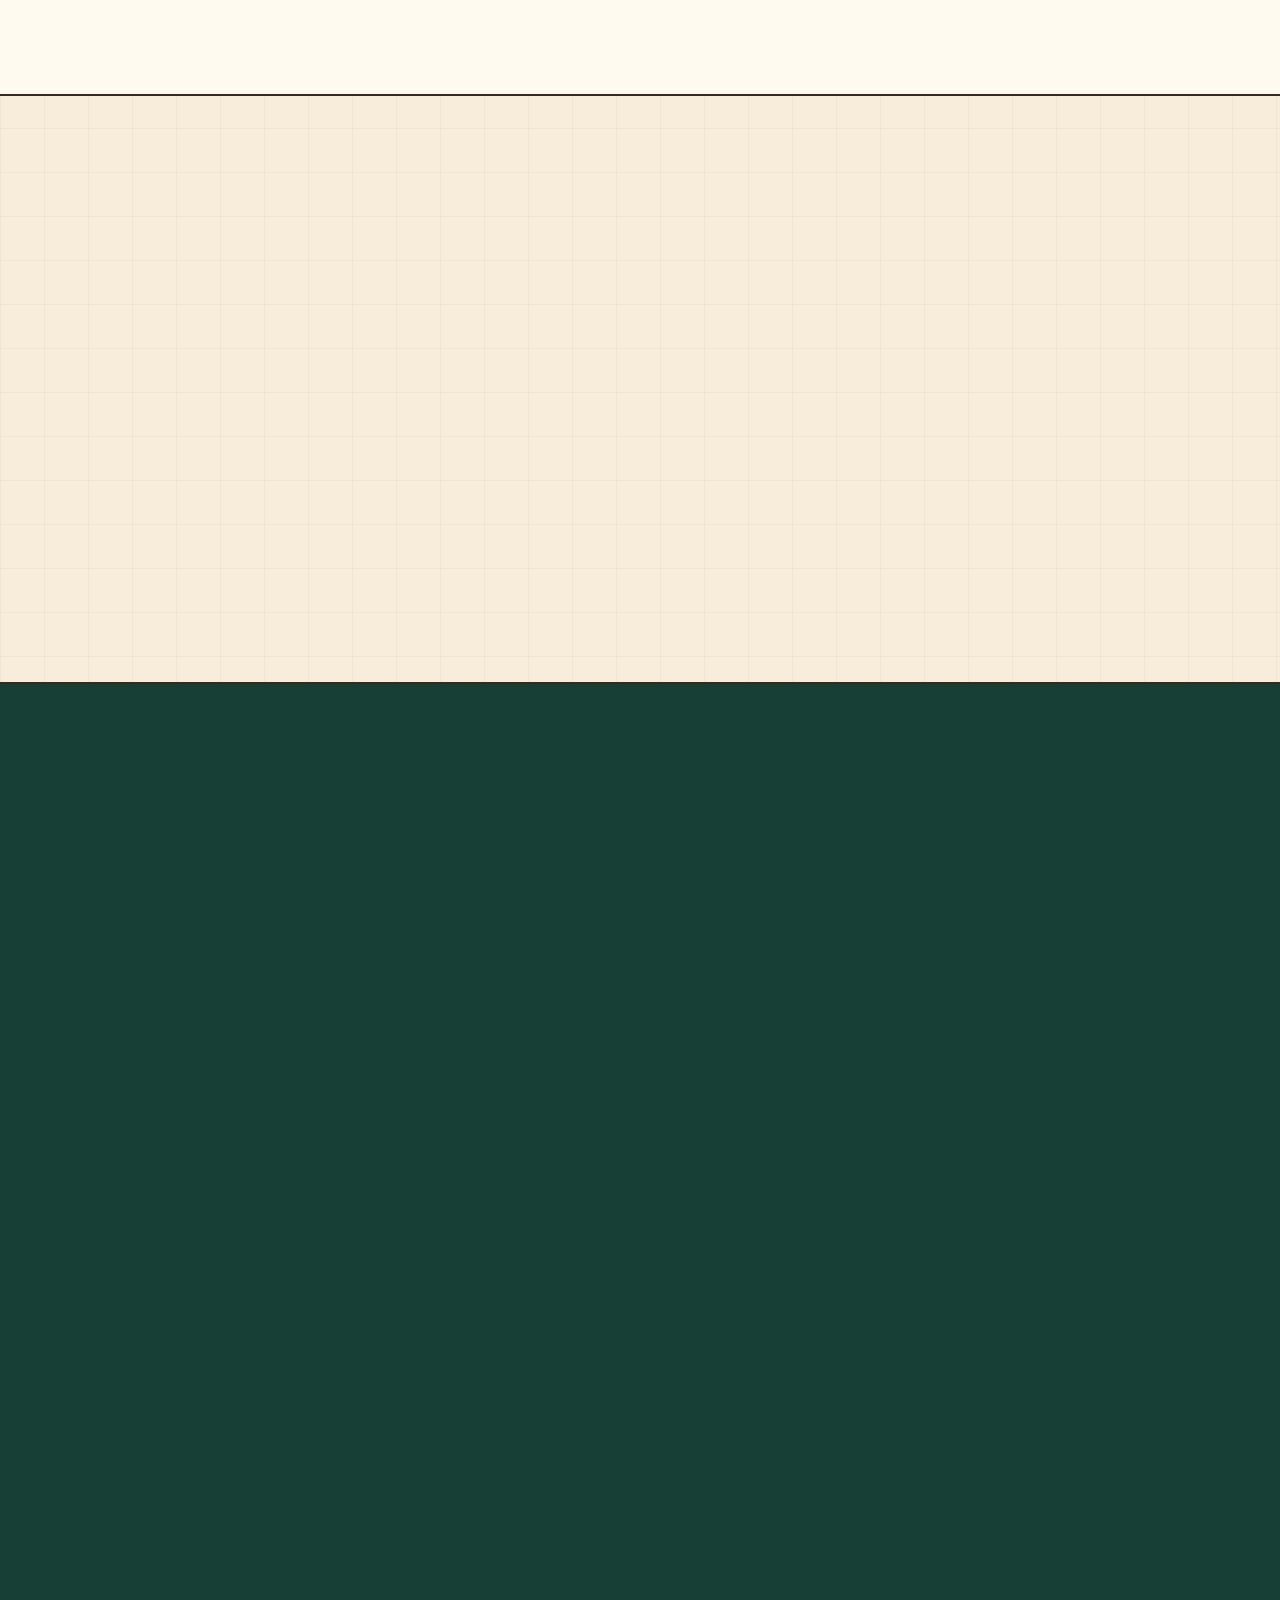
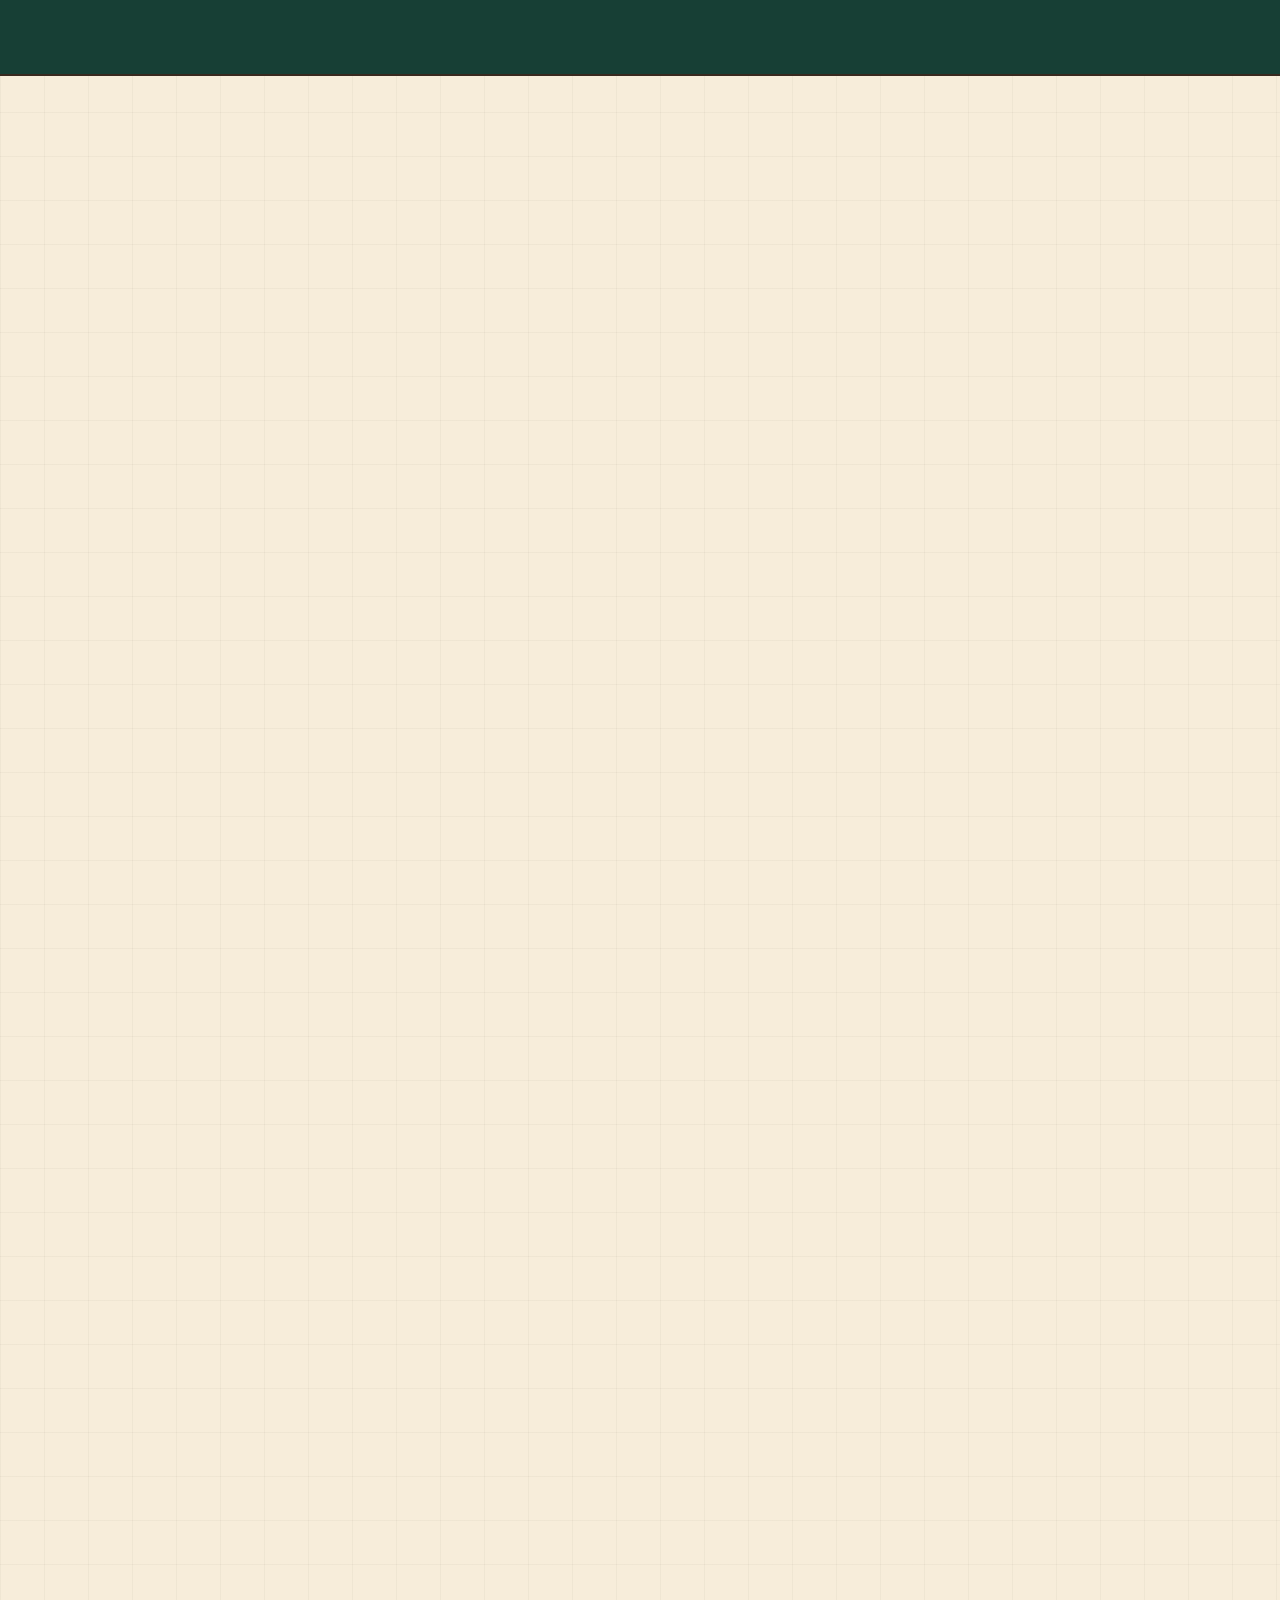
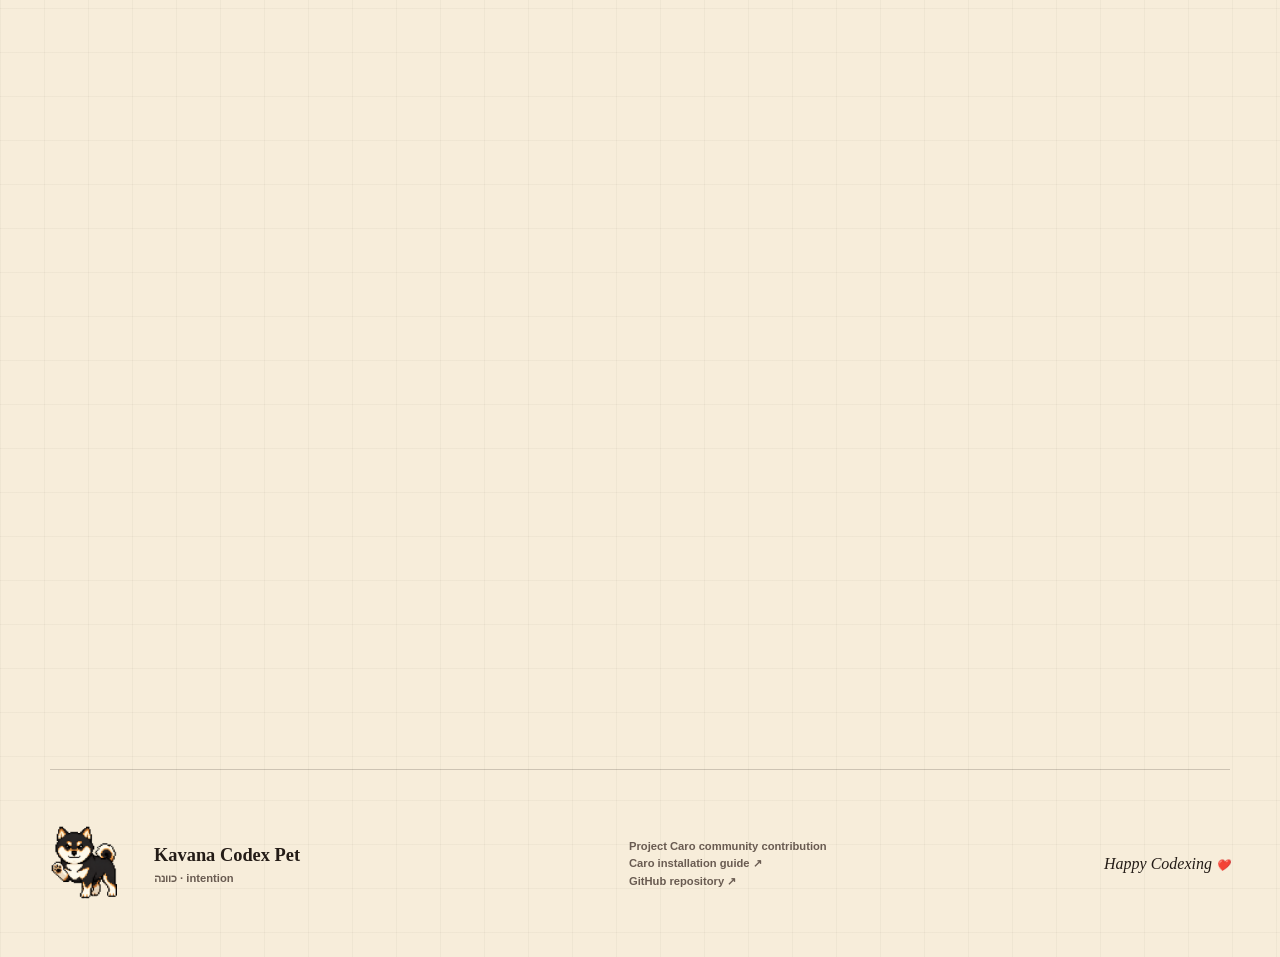
==== commit 9496c868: "feat(site): make Kavana discoverable by humans and agents" ====
--- a/docs/index.html
+++ b/docs/index.html
@@ -10,23 +10,73 @@
   <meta name="referrer" content="strict-origin-when-cross-origin">
   <meta http-equiv="Content-Security-Policy" content="default-src 'self'; base-uri 'self'; object-src 'none'; img-src 'self' data:; media-src 'self'; style-src 'self'; script-src 'self'; connect-src 'self'; form-action 'self'; upgrade-insecure-requests">
   <link rel="canonical" href="https://kavana.pet/">
+  <link rel="sitemap" type="application/xml" href="https://kavana.pet/sitemap.xml">
+  <link rel="alternate" type="text/plain" href="https://kavana.pet/llms.txt" title="Kavana guide for AI agents">
   <meta property="og:type" content="website">
   <meta property="og:site_name" content="Kavana Codex Pet">
   <meta property="og:title" content="Kavana · An interactive Codex pet">
   <meta property="og:description" content="Give Kavana the zoomies, let her roam, inspect all ten animation families, and bring this community-made Shiba Inu into Codex Desktop.">
   <meta property="og:url" content="https://kavana.pet/">
-  <meta property="og:image" content="https://kavana.pet/assets/canonical-base.png">
-  <meta property="og:image:alt" content="Kavana, a pixel-art black-and-tan Shiba Inu Codex pet">
+  <meta property="og:image" content="https://kavana.pet/assets/kavana-og.png">
+  <meta property="og:image:secure_url" content="https://kavana.pet/assets/kavana-og.png">
+  <meta property="og:image:type" content="image/png">
+  <meta property="og:image:width" content="1200">
+  <meta property="og:image:height" content="630">
+  <meta property="og:image:alt" content="Kavana, the black-and-tan Shiba Inu Codex pet, on a dark green field-guide card">
   <meta name="twitter:card" content="summary_large_image">
   <meta name="twitter:title" content="Kavana · An interactive Codex pet">
   <meta name="twitter:description" content="A community-made v2 Codex pet with zoomies, roaming, sixteen look directions, and a complete public package.">
-  <meta name="twitter:image" content="https://kavana.pet/assets/canonical-base.png">
+  <meta name="twitter:image" content="https://kavana.pet/assets/kavana-og.png">
+  <meta name="twitter:image:alt" content="Kavana, the black-and-tan Shiba Inu Codex pet, on a dark green field-guide card">
   <title>Kavana · Interactive Codex Pet</title>
   <link rel="icon" type="image/png" href="favicon-96x96.png" sizes="96x96">
   <link rel="shortcut icon" href="favicon.ico">
   <link rel="apple-touch-icon" href="apple-touch-icon.png" sizes="180x180">
   <link rel="manifest" href="site.webmanifest">
   <link rel="stylesheet" href="style.css">
+  <script type="application/ld+json">
+  {
+    "@context": "https://schema.org",
+    "@graph": [
+      {
+        "@type": "WebSite",
+        "@id": "https://kavana.pet/#website",
+        "url": "https://kavana.pet/",
+        "name": "Kavana Codex Pet",
+        "description": "The open-source home of Kavana, a black-and-tan Shiba Inu companion for Codex Desktop and the Codex Pet Web SDK.",
+        "inLanguage": "en"
+      },
+      {
+        "@type": "SoftwareSourceCode",
+        "@id": "https://kavana.pet/#project",
+        "name": "Kavana Codex Pet",
+        "alternateName": "Kavana",
+        "description": "A ready-to-install Codex v2 pet package with nine animation families, sixteen look directions, cross-platform installers, checksums, verification tooling, and reusable web assets.",
+        "url": "https://kavana.pet/",
+        "codeRepository": "https://github.com/wildcard/kavana-codex-pet",
+        "downloadUrl": "https://github.com/wildcard/kavana-codex-pet/releases/latest",
+        "runtimePlatform": ["Codex Desktop", "Web"],
+        "programmingLanguage": ["JavaScript", "Python", "Shell", "PowerShell"],
+        "license": ["https://spdx.org/licenses/MIT.html", "https://creativecommons.org/licenses/by-nc/4.0/"],
+        "image": "https://kavana.pet/assets/kavana-og.png",
+        "keywords": "Codex pet, black and tan Shiba Inu, Shiba Codex pet, animated coding companion, pet.json, spritesheet.webp"
+      },
+      {
+        "@type": "HowTo",
+        "@id": "https://kavana.pet/#install-howto",
+        "name": "How to install Kavana in Codex Desktop",
+        "description": "Install Kavana's two-file pet package and select her in Codex Desktop.",
+        "totalTime": "PT3M",
+        "tool": [{"@type": "HowToTool", "name": "Git"}, {"@type": "HowToTool", "name": "Codex Desktop"}],
+        "step": [
+          {"@type": "HowToStep", "position": 1, "name": "Clone Kavana", "text": "Clone https://github.com/wildcard/kavana-codex-pet.git."},
+          {"@type": "HowToStep", "position": 2, "name": "Run the installer", "text": "Run ./scripts/install.sh on macOS or Linux, or .\\scripts\\install.ps1 -Select on Windows."},
+          {"@type": "HowToStep", "position": 3, "name": "Select Kavana", "text": "Open Codex Desktop, then choose Kavana under Settings, Appearance, Pets."}
+        ]
+      }
+    ]
+  }
+  </script>
 </head>
 <body>
   <a class="skip-link" href="#main">Skip to Kavana</a>
@@ -41,6 +91,7 @@
       <a href="#animations">Animations</a>
       <a href="#install">Install</a>
       <a href="#web-sdk">Web SDK</a>
+      <a href="#discover">Discover</a>
       <a href="https://github.com/wildcard/kavana-codex-pet">GitHub <span aria-hidden="true">↗</span></a>
     </nav>
   </header>
@@ -328,6 +379,20 @@
       </div>
     </section>
 
+    <section class="discovery-section shell section" id="discover" aria-labelledby="discover-title">
+      <div class="discovery-intro reveal">
+        <p class="eyebrow">Find the right companion</p>
+        <h2 id="discover-title">A Shiba pet,<br><em>with receipts.</em></h2>
+        <p>Searching for a Shiba Inu Codex pet should lead to more than a thumbnail. Kavana ships the installable package, full animation atlas, public source frames, checksums, cross-platform verification, a web SDK, and agent-readable guidance.</p>
+        <a class="text-link" href="/agents/">Give this guide to an AI agent <span aria-hidden="true">→</span></a>
+      </div>
+      <div class="discovery-grid reveal">
+        <article><span>01</span><h3>For Codex Desktop</h3><p>Install Kavana’s verified <code>pet.json</code> and transparent atlas, then select her in Appearance → Pets.</p><a href="#install">Install Kavana</a></article>
+        <article><span>02</span><h3>For any website</h3><p>Use Codex Pet Web when you want Kavana—or another compatible pet—to roam inside a site or application.</p><a href="https://codexpet.dev">Open the Web SDK</a></article>
+        <article><span>03</span><h3>For pet explorers</h3><p>Compare the wider ecosystem, then come back for Kavana’s unusually complete provenance and implementation detail.</p><div class="registry-links"><a href="https://openpets.sh/">OpenPets</a><a href="https://codexpets.org/gallery">Codex Pets</a><a href="https://petscodex.com/">Pets Codex</a><a href="https://github.com/crafter-station/petdex">Petdex</a></div></article>
+      </div>
+    </section>
+
     <section class="community-section shell section" aria-labelledby="community-title">
       <div class="community-card reveal">
         <div>
--- a/docs/style.css
+++ b/docs/style.css
@@ -468,6 +468,18 @@
 .sdk-actions > button:last-child { background: var(--mint); }
 .sdk-actions > button:disabled { cursor: wait; opacity: .65; }
 
+.discovery-section { display: grid; grid-template-columns: .64fr 1fr; gap: clamp(3rem, 8vw, 8rem); align-items: start; }
+.discovery-intro > p:not(.eyebrow) { max-width: 34rem; color: var(--muted); line-height: 1.75; }
+.discovery-grid { display: grid; gap: .75rem; counter-reset: discovery; }
+.discovery-grid article { position: relative; padding: 1.25rem 1.35rem 1.2rem 4.5rem; border: 1.5px solid var(--line-strong); border-radius: 16px; background: rgba(255,253,248,.72); box-shadow: 4px 5px 0 var(--paper-deep); }
+.discovery-grid article:nth-child(2) { transform: translateX(1.25rem); background: var(--mint); }
+.discovery-grid article:nth-child(3) { transform: translateX(-.7rem); background: var(--paper-light); }
+.discovery-grid article > span { position: absolute; left: 1.15rem; top: 1.25rem; width: 2.35rem; height: 2.35rem; display: grid; place-items: center; border: 1.5px solid var(--line-strong); border-radius: 50%; background: var(--sun); font: 800 .7rem/1 var(--mono); }
+.discovery-grid h3 { margin: 0 0 .3rem; font-family: var(--display); font-size: 1.28rem; }
+.discovery-grid p { margin-bottom: .65rem; color: var(--muted); font-size: .82rem; line-height: 1.65; }
+.discovery-grid article > a, .registry-links a { color: var(--rust-dark); font-size: .69rem; font-weight: 900; text-decoration-thickness: 1px; text-underline-offset: 3px; }
+.registry-links { display: flex; flex-wrap: wrap; gap: .35rem .8rem; }
+
 .community-card { display: grid; grid-template-columns: .85fr 1fr; gap: clamp(3rem, 8vw, 8rem); padding: clamp(2rem, 5vw, 4.5rem); border: 2px solid var(--line-strong); border-radius: 26px; background: var(--paper-light); box-shadow: 10px 12px 0 var(--mint), 10px 12px 0 2px var(--line-strong); }
 .community-copy > p { color: var(--muted); line-height: 1.8; }
 .community-links { margin-top: 1.5rem; border-top: 1px solid var(--line); }
@@ -501,7 +513,7 @@
 
 @media (max-width: 820px) {
   .topbar-links a:not(:last-child) { display: none; }
-  .story-section, .caro-grid, .mobile-section, .animation-head, .install-section, .atlas-grid, .sdk-section, .community-card { grid-template-columns: 1fr; }
+  .story-section, .caro-grid, .mobile-section, .animation-head, .install-section, .atlas-grid, .sdk-section, .discovery-section, .community-card { grid-template-columns: 1fr; }
   .story-body { padding-top: 0; }
   .mobile-copy { max-width: 650px; }
   .device-scene { max-width: 650px; width: 100%; margin-inline: auto; }
@@ -547,6 +559,7 @@
   .contact-sheet-link img { height: 490px; }
   .base-card { width: 45%; }
   .community-card { padding: 1.5rem; }
+  .discovery-grid article, .discovery-grid article:nth-child(2), .discovery-grid article:nth-child(3) { transform: none; }
   .footer { grid-template-columns: auto 1fr; gap: 1rem; }
   .footer > div:nth-of-type(3), .footer > p { grid-column: 2; }
 }
